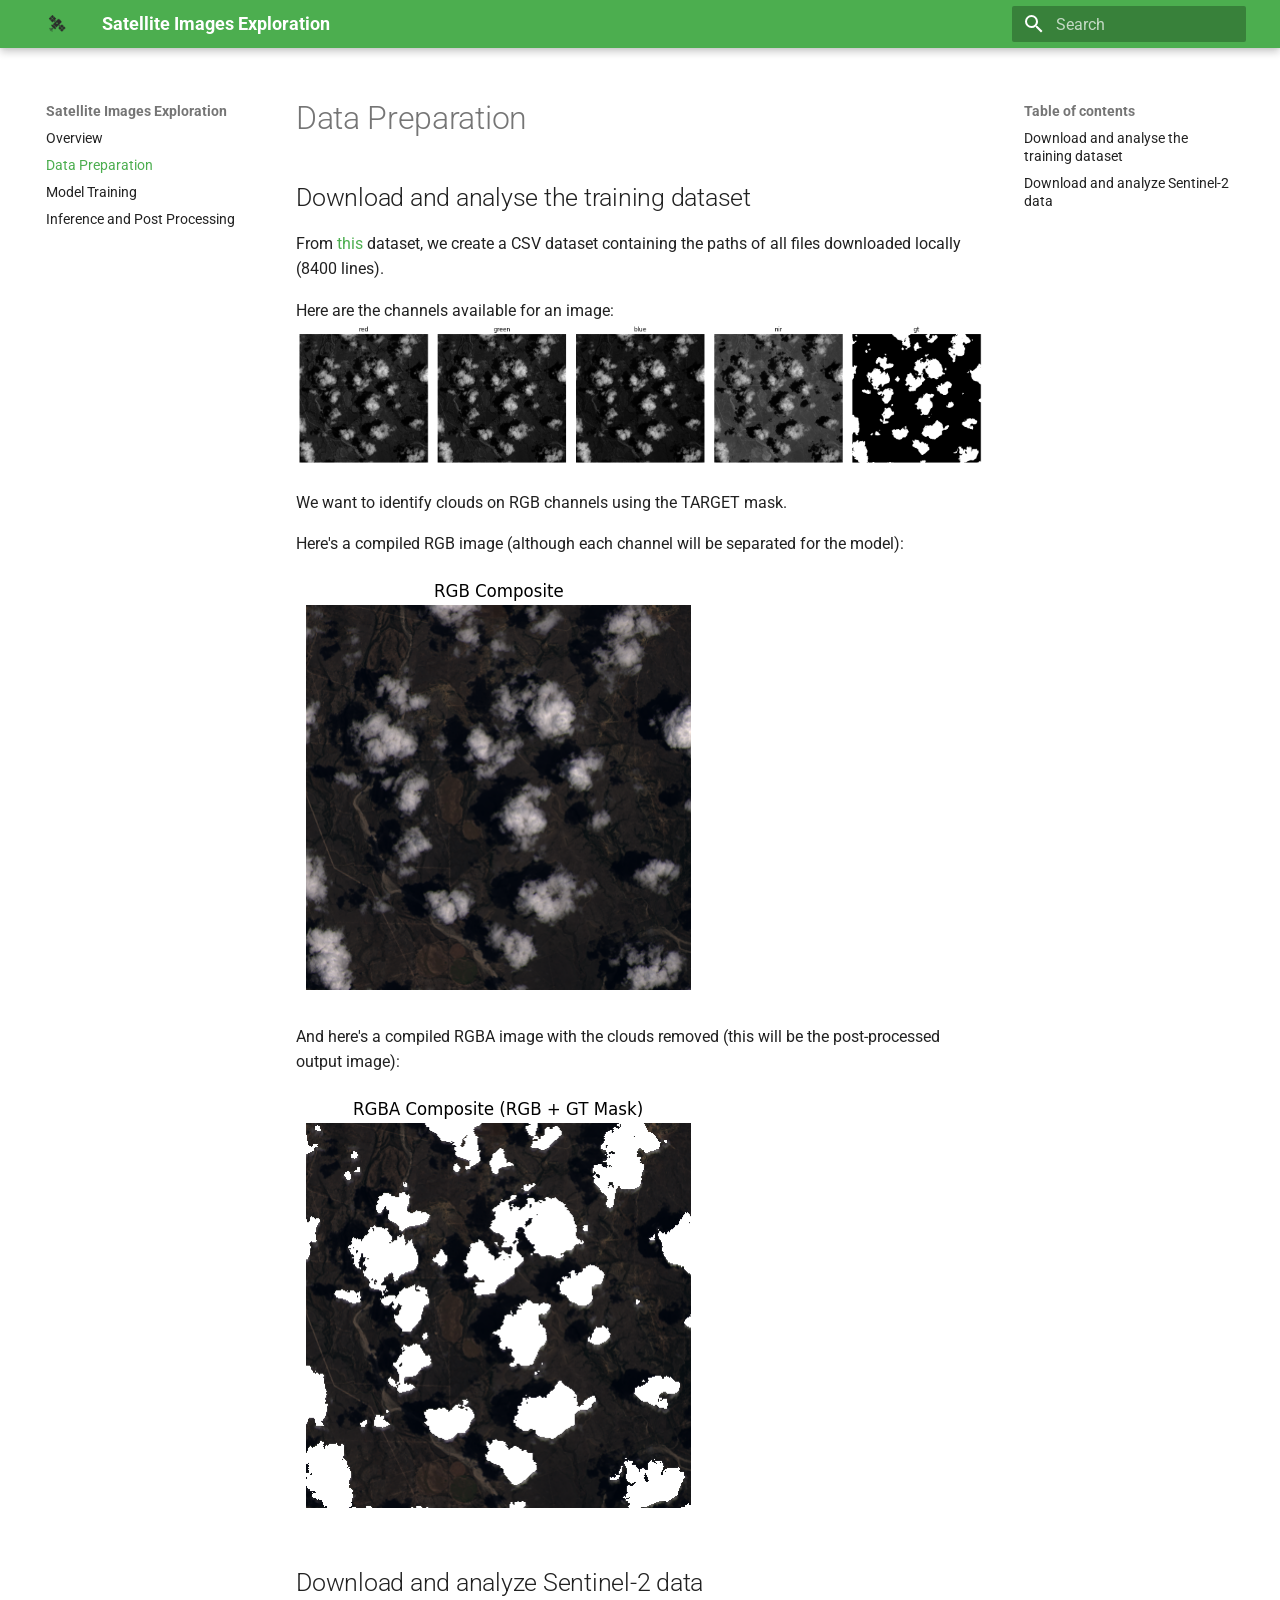
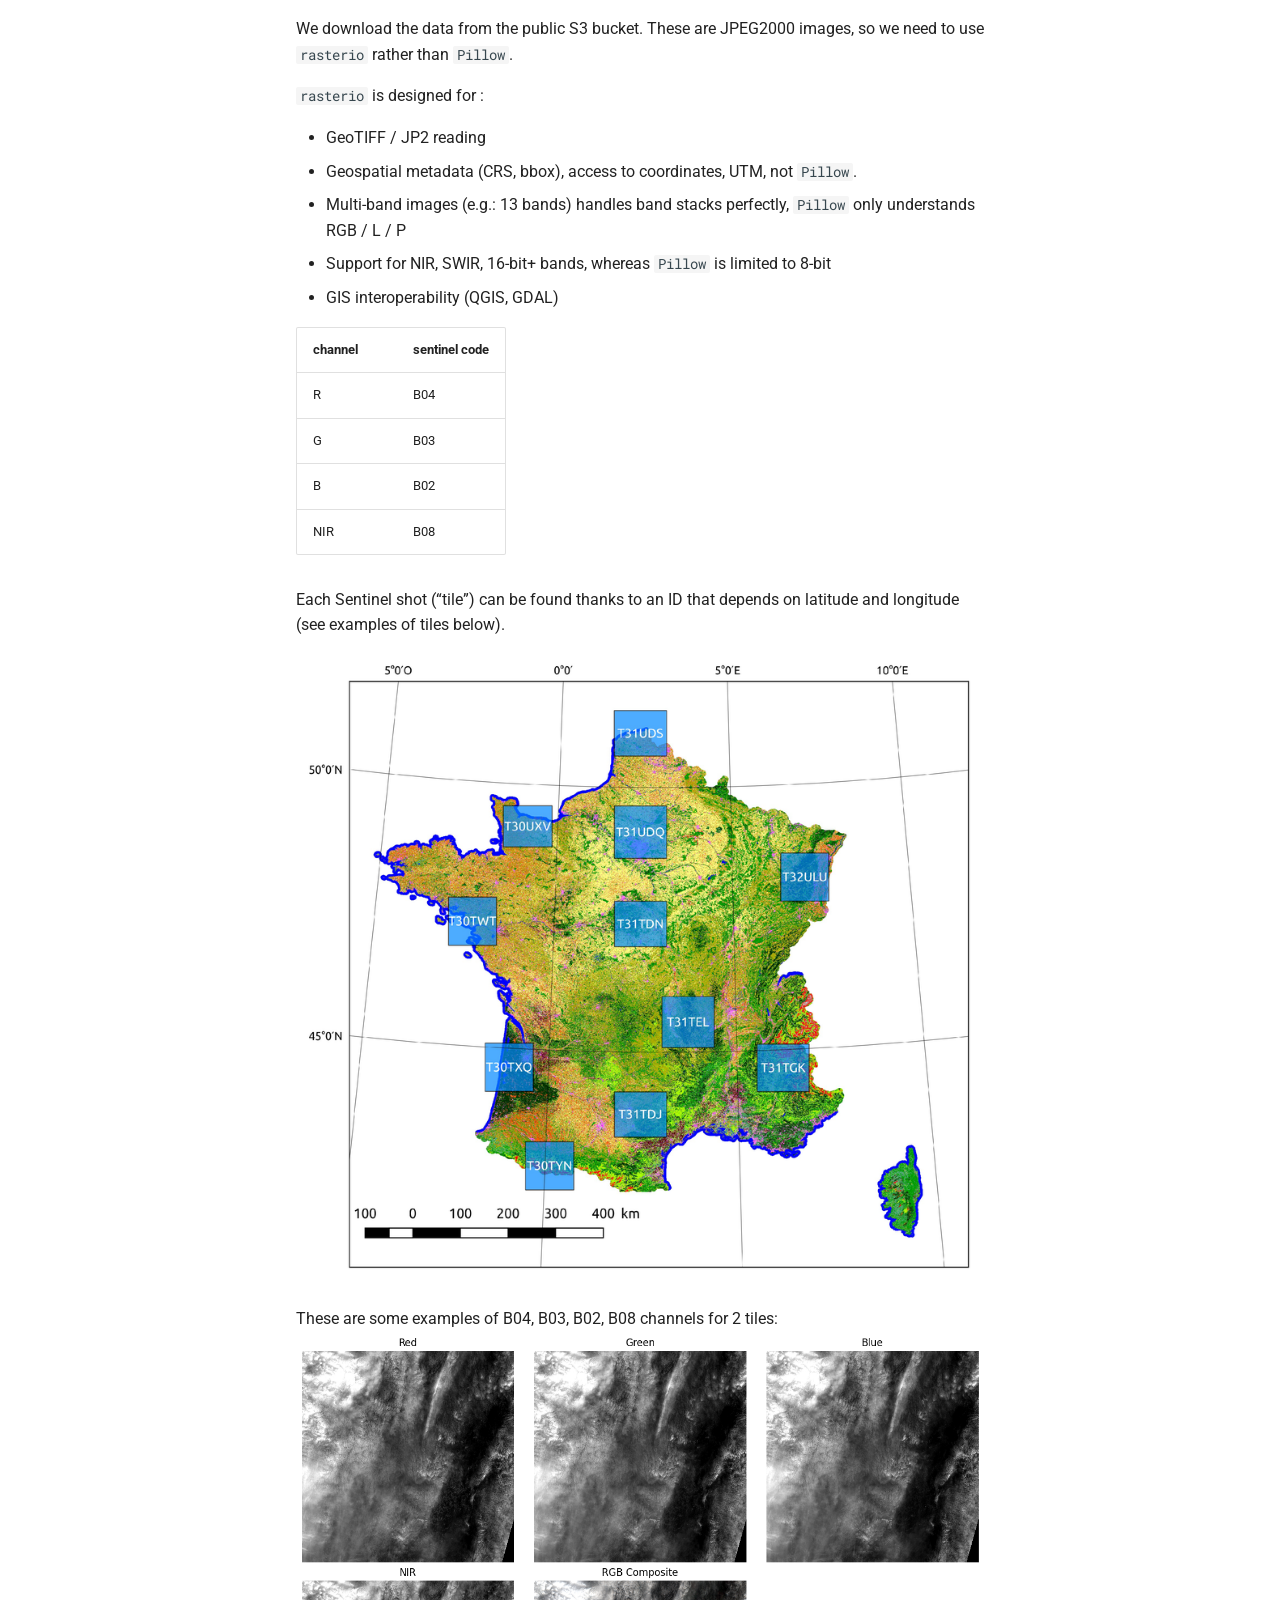
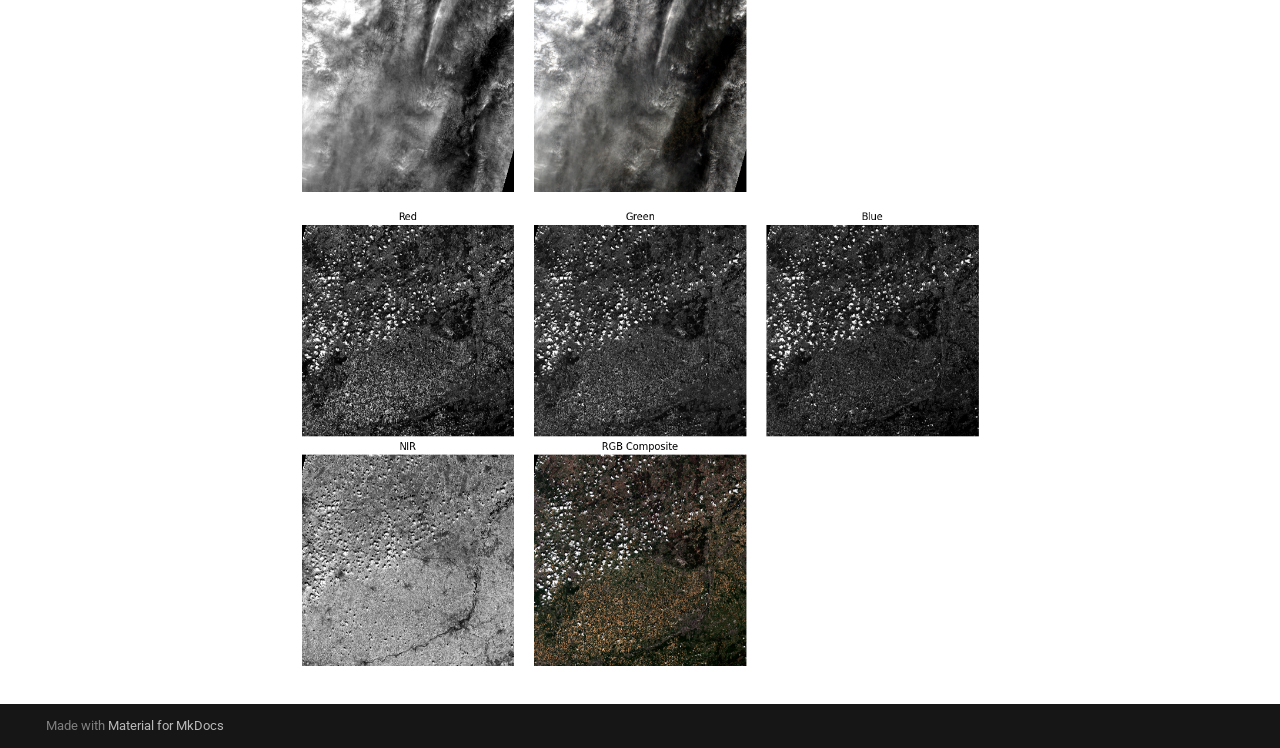
==== data/index.html @ f41f1cca "Deploy MkDocs site" ====
<!doctype html>
<html lang="en" class="no-js">
  <head>
    
      <meta charset="utf-8">
      <meta name="viewport" content="width=device-width,initial-scale=1">
      
        <meta name="description" content="Explore and analyze satellite images with deep learning techniques.">
      
      
        <meta name="author" content="Tristan Giandoriggio">
      
      
      
        <link rel="prev" href="..">
      
      
        <link rel="next" href="../training/">
      
      
      <link rel="icon" href="../images/logo.png">
      <meta name="generator" content="mkdocs-1.6.1, mkdocs-material-9.6.14">
    
    
      
        <title>Data Preparation - Satellite Images Exploration</title>
      
    
    
      <link rel="stylesheet" href="../assets/stylesheets/main.342714a4.min.css">
      
        
        <link rel="stylesheet" href="../assets/stylesheets/palette.06af60db.min.css">
      
      


    
    
      
    
    
      
        
        
        <link rel="preconnect" href="https://fonts.gstatic.com" crossorigin>
        <link rel="stylesheet" href="https://fonts.googleapis.com/css?family=Roboto:300,300i,400,400i,700,700i%7CRoboto+Mono:400,400i,700,700i&display=fallback">
        <style>:root{--md-text-font:"Roboto";--md-code-font:"Roboto Mono"}</style>
      
    
    
      <link rel="stylesheet" href="../stylesheets/extra.css">
    
    <script>__md_scope=new URL("..",location),__md_hash=e=>[...e].reduce(((e,_)=>(e<<5)-e+_.charCodeAt(0)),0),__md_get=(e,_=localStorage,t=__md_scope)=>JSON.parse(_.getItem(t.pathname+"."+e)),__md_set=(e,_,t=localStorage,a=__md_scope)=>{try{t.setItem(a.pathname+"."+e,JSON.stringify(_))}catch(e){}}</script>
    
      

    
    
    
  </head>
  
  
    
    
    
    
    
    <body dir="ltr" data-md-color-scheme="default" data-md-color-primary="green" data-md-color-accent="indigo">
  
    
    <input class="md-toggle" data-md-toggle="drawer" type="checkbox" id="__drawer" autocomplete="off">
    <input class="md-toggle" data-md-toggle="search" type="checkbox" id="__search" autocomplete="off">
    <label class="md-overlay" for="__drawer"></label>
    <div data-md-component="skip">
      
        
        <a href="#data-preparation" class="md-skip">
          Skip to content
        </a>
      
    </div>
    <div data-md-component="announce">
      
    </div>
    
    
      

  

<header class="md-header md-header--shadow" data-md-component="header">
  <nav class="md-header__inner md-grid" aria-label="Header">
    <a href=".." title="Satellite Images Exploration" class="md-header__button md-logo" aria-label="Satellite Images Exploration" data-md-component="logo">
      
  <img src="../images/logo.png" alt="logo">

    </a>
    <label class="md-header__button md-icon" for="__drawer">
      
      <svg xmlns="http://www.w3.org/2000/svg" viewBox="0 0 24 24"><path d="M3 6h18v2H3zm0 5h18v2H3zm0 5h18v2H3z"/></svg>
    </label>
    <div class="md-header__title" data-md-component="header-title">
      <div class="md-header__ellipsis">
        <div class="md-header__topic">
          <span class="md-ellipsis">
            Satellite Images Exploration
          </span>
        </div>
        <div class="md-header__topic" data-md-component="header-topic">
          <span class="md-ellipsis">
            
              Data Preparation
            
          </span>
        </div>
      </div>
    </div>
    
      
    
    
    
    
      
      
        <label class="md-header__button md-icon" for="__search">
          
          <svg xmlns="http://www.w3.org/2000/svg" viewBox="0 0 24 24"><path d="M9.5 3A6.5 6.5 0 0 1 16 9.5c0 1.61-.59 3.09-1.56 4.23l.27.27h.79l5 5-1.5 1.5-5-5v-.79l-.27-.27A6.52 6.52 0 0 1 9.5 16 6.5 6.5 0 0 1 3 9.5 6.5 6.5 0 0 1 9.5 3m0 2C7 5 5 7 5 9.5S7 14 9.5 14 14 12 14 9.5 12 5 9.5 5"/></svg>
        </label>
        <div class="md-search" data-md-component="search" role="dialog">
  <label class="md-search__overlay" for="__search"></label>
  <div class="md-search__inner" role="search">
    <form class="md-search__form" name="search">
      <input type="text" class="md-search__input" name="query" aria-label="Search" placeholder="Search" autocapitalize="off" autocorrect="off" autocomplete="off" spellcheck="false" data-md-component="search-query" required>
      <label class="md-search__icon md-icon" for="__search">
        
        <svg xmlns="http://www.w3.org/2000/svg" viewBox="0 0 24 24"><path d="M9.5 3A6.5 6.5 0 0 1 16 9.5c0 1.61-.59 3.09-1.56 4.23l.27.27h.79l5 5-1.5 1.5-5-5v-.79l-.27-.27A6.52 6.52 0 0 1 9.5 16 6.5 6.5 0 0 1 3 9.5 6.5 6.5 0 0 1 9.5 3m0 2C7 5 5 7 5 9.5S7 14 9.5 14 14 12 14 9.5 12 5 9.5 5"/></svg>
        
        <svg xmlns="http://www.w3.org/2000/svg" viewBox="0 0 24 24"><path d="M20 11v2H8l5.5 5.5-1.42 1.42L4.16 12l7.92-7.92L13.5 5.5 8 11z"/></svg>
      </label>
      <nav class="md-search__options" aria-label="Search">
        
        <button type="reset" class="md-search__icon md-icon" title="Clear" aria-label="Clear" tabindex="-1">
          
          <svg xmlns="http://www.w3.org/2000/svg" viewBox="0 0 24 24"><path d="M19 6.41 17.59 5 12 10.59 6.41 5 5 6.41 10.59 12 5 17.59 6.41 19 12 13.41 17.59 19 19 17.59 13.41 12z"/></svg>
        </button>
      </nav>
      
    </form>
    <div class="md-search__output">
      <div class="md-search__scrollwrap" tabindex="0" data-md-scrollfix>
        <div class="md-search-result" data-md-component="search-result">
          <div class="md-search-result__meta">
            Initializing search
          </div>
          <ol class="md-search-result__list" role="presentation"></ol>
        </div>
      </div>
    </div>
  </div>
</div>
      
    
    
  </nav>
  
</header>
    
    <div class="md-container" data-md-component="container">
      
      
        
          
        
      
      <main class="md-main" data-md-component="main">
        <div class="md-main__inner md-grid">
          
            
              
              <div class="md-sidebar md-sidebar--primary" data-md-component="sidebar" data-md-type="navigation" >
                <div class="md-sidebar__scrollwrap">
                  <div class="md-sidebar__inner">
                    



<nav class="md-nav md-nav--primary" aria-label="Navigation" data-md-level="0">
  <label class="md-nav__title" for="__drawer">
    <a href=".." title="Satellite Images Exploration" class="md-nav__button md-logo" aria-label="Satellite Images Exploration" data-md-component="logo">
      
  <img src="../images/logo.png" alt="logo">

    </a>
    Satellite Images Exploration
  </label>
  
  <ul class="md-nav__list" data-md-scrollfix>
    
      
      
  
  
  
  
    <li class="md-nav__item">
      <a href=".." class="md-nav__link">
        
  
  
  <span class="md-ellipsis">
    Overview
    
  </span>
  

      </a>
    </li>
  

    
      
      
  
  
    
  
  
  
    <li class="md-nav__item md-nav__item--active">
      
      <input class="md-nav__toggle md-toggle" type="checkbox" id="__toc">
      
      
        
      
      
        <label class="md-nav__link md-nav__link--active" for="__toc">
          
  
  
  <span class="md-ellipsis">
    Data Preparation
    
  </span>
  

          <span class="md-nav__icon md-icon"></span>
        </label>
      
      <a href="./" class="md-nav__link md-nav__link--active">
        
  
  
  <span class="md-ellipsis">
    Data Preparation
    
  </span>
  

      </a>
      
        

<nav class="md-nav md-nav--secondary" aria-label="Table of contents">
  
  
  
    
  
  
    <label class="md-nav__title" for="__toc">
      <span class="md-nav__icon md-icon"></span>
      Table of contents
    </label>
    <ul class="md-nav__list" data-md-component="toc" data-md-scrollfix>
      
        <li class="md-nav__item">
  <a href="#download-and-analyse-the-training-dataset" class="md-nav__link">
    <span class="md-ellipsis">
      Download and analyse the training dataset
    </span>
  </a>
  
</li>
      
        <li class="md-nav__item">
  <a href="#download-and-analyze-sentinel-2-data" class="md-nav__link">
    <span class="md-ellipsis">
      Download and analyze Sentinel-2 data
    </span>
  </a>
  
</li>
      
    </ul>
  
</nav>
      
    </li>
  

    
      
      
  
  
  
  
    <li class="md-nav__item">
      <a href="../training/" class="md-nav__link">
        
  
  
  <span class="md-ellipsis">
    Model Training
    
  </span>
  

      </a>
    </li>
  

    
      
      
  
  
  
  
    <li class="md-nav__item">
      <a href="../inference/" class="md-nav__link">
        
  
  
  <span class="md-ellipsis">
    Inference and Post Processing
    
  </span>
  

      </a>
    </li>
  

    
  </ul>
</nav>
                  </div>
                </div>
              </div>
            
            
              
              <div class="md-sidebar md-sidebar--secondary" data-md-component="sidebar" data-md-type="toc" >
                <div class="md-sidebar__scrollwrap">
                  <div class="md-sidebar__inner">
                    

<nav class="md-nav md-nav--secondary" aria-label="Table of contents">
  
  
  
    
  
  
    <label class="md-nav__title" for="__toc">
      <span class="md-nav__icon md-icon"></span>
      Table of contents
    </label>
    <ul class="md-nav__list" data-md-component="toc" data-md-scrollfix>
      
        <li class="md-nav__item">
  <a href="#download-and-analyse-the-training-dataset" class="md-nav__link">
    <span class="md-ellipsis">
      Download and analyse the training dataset
    </span>
  </a>
  
</li>
      
        <li class="md-nav__item">
  <a href="#download-and-analyze-sentinel-2-data" class="md-nav__link">
    <span class="md-ellipsis">
      Download and analyze Sentinel-2 data
    </span>
  </a>
  
</li>
      
    </ul>
  
</nav>
                  </div>
                </div>
              </div>
            
          
          
            <div class="md-content" data-md-component="content">
              <article class="md-content__inner md-typeset">
                
                  



<h1 id="data-preparation">Data Preparation<a class="headerlink" href="#data-preparation" title="Permanent link">&para;</a></h1>
<h2 id="download-and-analyse-the-training-dataset">Download and analyse the training dataset<a class="headerlink" href="#download-and-analyse-the-training-dataset" title="Permanent link">&para;</a></h2>
<p>From <a href="https://www.kaggle.com/datasets/sorour/38cloud-cloud-segmentation-in-satellite-images">this</a> dataset, we create a CSV dataset containing the paths of all files downloaded locally (8400 lines).</p>
<p>Here are the channels available for an image:
<img alt="dataset_channels" src="../images/dataset_channels.png" /></p>
<p>We want to identify clouds on RGB channels using the TARGET mask.</p>
<p>Here's a compiled RGB image (although each channel will be separated for the model):</p>
<p><img alt="dataset_rgb_composite" src="../images/dataset_rgb_composite.png" /></p>
<p>And here's a compiled RGBA image with the clouds removed (this will be the post-processed output image):</p>
<p><img alt="dataset_rgba_composite" src="../images/dataset_rgba_composite_alpha_inverted.png" /></p>
<h2 id="download-and-analyze-sentinel-2-data">Download and analyze Sentinel-2 data<a class="headerlink" href="#download-and-analyze-sentinel-2-data" title="Permanent link">&para;</a></h2>
<p>We download the data from the public S3 bucket.
These are JPEG2000 images, so we need to use <code>rasterio</code> rather than <code>Pillow</code>.</p>
<p><code>rasterio</code> is designed for :</p>
<ul>
<li>GeoTIFF / JP2 reading</li>
<li>Geospatial metadata (CRS, bbox), access to coordinates, UTM, not <code>Pillow</code>.</li>
<li>Multi-band images (e.g.: 13 bands) handles band stacks perfectly, <code>Pillow</code> only understands RGB / L / P</li>
<li>Support for NIR, SWIR, 16-bit+ bands, whereas <code>Pillow</code> is limited to 8-bit</li>
<li>GIS interoperability (QGIS, GDAL)</li>
</ul>
<table>
<thead>
<tr>
<th>channel</th>
<th>sentinel code</th>
</tr>
</thead>
<tbody>
<tr>
<td>R</td>
<td>B04</td>
</tr>
<tr>
<td>G</td>
<td>B03</td>
</tr>
<tr>
<td>B</td>
<td>B02</td>
</tr>
<tr>
<td>NIR</td>
<td>B08</td>
</tr>
</tbody>
</table>
<p>Each Sentinel shot (“tile”) can be found thanks to an ID that depends on latitude and longitude (see examples of tiles below).</p>
<p><img alt="sentinel_tiles_ref" src="../images/sentinel_tiles_ref.png" /></p>
<p>These are some examples of B04, B03, B02, B08 channels for 2 tiles:
<img alt="sentinel_raw_data_0" src="../images/sentinel_raw_data_0.png" />
<img alt="sentinel_raw_data_0" src="../images/sentinel_raw_data_1.png" /></p>












                
              </article>
            </div>
          
          
<script>var target=document.getElementById(location.hash.slice(1));target&&target.name&&(target.checked=target.name.startsWith("__tabbed_"))</script>
        </div>
        
      </main>
      
        <footer class="md-footer">
  
  <div class="md-footer-meta md-typeset">
    <div class="md-footer-meta__inner md-grid">
      <div class="md-copyright">
  
  
    Made with
    <a href="https://squidfunk.github.io/mkdocs-material/" target="_blank" rel="noopener">
      Material for MkDocs
    </a>
  
</div>
      
    </div>
  </div>
</footer>
      
    </div>
    <div class="md-dialog" data-md-component="dialog">
      <div class="md-dialog__inner md-typeset"></div>
    </div>
    
    
    
      
      <script id="__config" type="application/json">{"base": "..", "features": [], "search": "../assets/javascripts/workers/search.d50fe291.min.js", "tags": null, "translations": {"clipboard.copied": "Copied to clipboard", "clipboard.copy": "Copy to clipboard", "search.result.more.one": "1 more on this page", "search.result.more.other": "# more on this page", "search.result.none": "No matching documents", "search.result.one": "1 matching document", "search.result.other": "# matching documents", "search.result.placeholder": "Type to start searching", "search.result.term.missing": "Missing", "select.version": "Select version"}, "version": null}</script>
    
    
      <script src="../assets/javascripts/bundle.13a4f30d.min.js"></script>
      
        <script src="../javascripts/extra.js"></script>
      
    
  </body>
</html>
---- assets/stylesheets/main.342714a4.min.css ----
@charset "UTF-8";html{-webkit-text-size-adjust:none;-moz-text-size-adjust:none;text-size-adjust:none;box-sizing:border-box}*,:after,:before{box-sizing:inherit}@media (prefers-reduced-motion){*,:after,:before{transition:none!important}}body{margin:0}a,button,input,label{-webkit-tap-highlight-color:transparent}a{color:inherit;text-decoration:none}hr{border:0;box-sizing:initial;display:block;height:.05rem;overflow:visible;padding:0}small{font-size:80%}sub,sup{line-height:1em}img{border-style:none}table{border-collapse:initial;border-spacing:0}td,th{font-weight:400;vertical-align:top}button{background:#0000;border:0;font-family:inherit;font-size:inherit;margin:0;padding:0}input{border:0;outline:none}:root{--md-primary-fg-color:#4051b5;--md-primary-fg-color--light:#5d6cc0;--md-primary-fg-color--dark:#303fa1;--md-primary-bg-color:#fff;--md-primary-bg-color--light:#ffffffb3;--md-accent-fg-color:#526cfe;--md-accent-fg-color--transparent:#526cfe1a;--md-accent-bg-color:#fff;--md-accent-bg-color--light:#ffffffb3}[data-md-color-scheme=default]{color-scheme:light}[data-md-color-scheme=default] img[src$="#gh-dark-mode-only"],[data-md-color-scheme=default] img[src$="#only-dark"]{display:none}:root,[data-md-color-scheme=default]{--md-hue:225deg;--md-default-fg-color:#000000de;--md-default-fg-color--light:#0000008a;--md-default-fg-color--lighter:#00000052;--md-default-fg-color--lightest:#00000012;--md-default-bg-color:#fff;--md-default-bg-color--light:#ffffffb3;--md-default-bg-color--lighter:#ffffff4d;--md-default-bg-color--lightest:#ffffff1f;--md-code-fg-color:#36464e;--md-code-bg-color:#f5f5f5;--md-code-hl-color:#4287ff;--md-code-hl-color--light:#4287ff1a;--md-code-hl-number-color:#d52a2a;--md-code-hl-special-color:#db1457;--md-code-hl-function-color:#a846b9;--md-code-hl-constant-color:#6e59d9;--md-code-hl-keyword-color:#3f6ec6;--md-code-hl-string-color:#1c7d4d;--md-code-hl-name-color:var(--md-code-fg-color);--md-code-hl-operator-color:var(--md-default-fg-color--light);--md-code-hl-punctuation-color:var(--md-default-fg-color--light);--md-code-hl-comment-color:var(--md-default-fg-color--light);--md-code-hl-generic-color:var(--md-default-fg-color--light);--md-code-hl-variable-color:var(--md-default-fg-color--light);--md-typeset-color:var(--md-default-fg-color);--md-typeset-a-color:var(--md-primary-fg-color);--md-typeset-del-color:#f5503d26;--md-typeset-ins-color:#0bd57026;--md-typeset-kbd-color:#fafafa;--md-typeset-kbd-accent-color:#fff;--md-typeset-kbd-border-color:#b8b8b8;--md-typeset-mark-color:#ffff0080;--md-typeset-table-color:#0000001f;--md-typeset-table-color--light:rgba(0,0,0,.035);--md-admonition-fg-color:var(--md-default-fg-color);--md-admonition-bg-color:var(--md-default-bg-color);--md-warning-fg-color:#000000de;--md-warning-bg-color:#ff9;--md-footer-fg-color:#fff;--md-footer-fg-color--light:#ffffffb3;--md-footer-fg-color--lighter:#ffffff73;--md-footer-bg-color:#000000de;--md-footer-bg-color--dark:#00000052;--md-shadow-z1:0 0.2rem 0.5rem #0000000d,0 0 0.05rem #0000001a;--md-shadow-z2:0 0.2rem 0.5rem #0000001a,0 0 0.05rem #00000040;--md-shadow-z3:0 0.2rem 0.5rem #0003,0 0 0.05rem #00000059}.md-icon svg{fill:currentcolor;display:block;height:1.2rem;width:1.2rem}body{-webkit-font-smoothing:antialiased;-moz-osx-font-smoothing:grayscale;--md-text-font-family:var(--md-text-font,_),-apple-system,BlinkMacSystemFont,Helvetica,Arial,sans-serif;--md-code-font-family:var(--md-code-font,_),SFMono-Regular,Consolas,Menlo,monospace}aside,body,input{font-feature-settings:"kern","liga";color:var(--md-typeset-color);font-family:var(--md-text-font-family)}code,kbd,pre{font-feature-settings:"kern";font-family:var(--md-code-font-family)}:root{--md-typeset-table-sort-icon:url('data:image/svg+xml;charset=utf-8,<svg xmlns="http://www.w3.org/2000/svg" viewBox="0 0 24 24"><path d="m18 21-4-4h3V7h-3l4-4 4 4h-3v10h3M2 19v-2h10v2M2 13v-2h7v2M2 7V5h4v2z"/></svg>');--md-typeset-table-sort-icon--asc:url('data:image/svg+xml;charset=utf-8,<svg xmlns="http://www.w3.org/2000/svg" viewBox="0 0 24 24"><path d="M19 17h3l-4 4-4-4h3V3h2M2 17h10v2H2M6 5v2H2V5m0 6h7v2H2z"/></svg>');--md-typeset-table-sort-icon--desc:url('data:image/svg+xml;charset=utf-8,<svg xmlns="http://www.w3.org/2000/svg" viewBox="0 0 24 24"><path d="M19 7h3l-4-4-4 4h3v14h2M2 17h10v2H2M6 5v2H2V5m0 6h7v2H2z"/></svg>')}.md-typeset{-webkit-print-color-adjust:exact;color-adjust:exact;font-size:.8rem;line-height:1.6;overflow-wrap:break-word}@media print{.md-typeset{font-size:.68rem}}.md-typeset blockquote,.md-typeset dl,.md-typeset figure,.md-typeset ol,.md-typeset pre,.md-typeset ul{margin-bottom:1em;margin-top:1em}.md-typeset h1{color:var(--md-default-fg-color--light);font-size:2em;line-height:1.3;margin:0 0 1.25em}.md-typeset h1,.md-typeset h2{font-weight:300;letter-spacing:-.01em}.md-typeset h2{font-size:1.5625em;line-height:1.4;margin:1.6em 0 .64em}.md-typeset h3{font-size:1.25em;font-weight:400;letter-spacing:-.01em;line-height:1.5;margin:1.6em 0 .8em}.md-typeset h2+h3{margin-top:.8em}.md-typeset h4{font-weight:700;letter-spacing:-.01em;margin:1em 0}.md-typeset h5,.md-typeset h6{color:var(--md-default-fg-color--light);font-size:.8em;font-weight:700;letter-spacing:-.01em;margin:1.25em 0}.md-typeset h5{text-transform:uppercase}.md-typeset h5 code{text-transform:none}.md-typeset hr{border-bottom:.05rem solid var(--md-default-fg-color--lightest);display:flow-root;margin:1.5em 0}.md-typeset a{color:var(--md-typeset-a-color);word-break:break-word}.md-typeset a,.md-typeset a:before{transition:color 125ms}.md-typeset a:focus,.md-typeset a:hover{color:var(--md-accent-fg-color)}.md-typeset a:focus code,.md-typeset a:hover code{background-color:var(--md-accent-fg-color--transparent)}.md-typeset a code{color:currentcolor;transition:background-color 125ms}.md-typeset a.focus-visible{outline-color:var(--md-accent-fg-color);outline-offset:.2rem}.md-typeset code,.md-typeset kbd,.md-typeset pre{color:var(--md-code-fg-color);direction:ltr;font-variant-ligatures:none}@media print{.md-typeset code,.md-typeset kbd,.md-typeset pre{white-space:pre-wrap}}.md-typeset code{background-color:var(--md-code-bg-color);border-radius:.1rem;-webkit-box-decoration-break:clone;box-decoration-break:clone;font-size:.85em;padding:0 .2941176471em;word-break:break-word}.md-typeset code:not(.focus-visible){-webkit-tap-highlight-color:transparent;outline:none}.md-typeset pre{display:flow-root;line-height:1.4;position:relative}.md-typeset pre>code{-webkit-box-decoration-break:slice;box-decoration-break:slice;box-shadow:none;display:block;margin:0;outline-color:var(--md-accent-fg-color);overflow:auto;padding:.7720588235em 1.1764705882em;scrollbar-color:var(--md-default-fg-color--lighter) #0000;scrollbar-width:thin;touch-action:auto;word-break:normal}.md-typeset pre>code:hover{scrollbar-color:var(--md-accent-fg-color) #0000}.md-typeset pre>code::-webkit-scrollbar{height:.2rem;width:.2rem}.md-typeset pre>code::-webkit-scrollbar-thumb{background-color:var(--md-default-fg-color--lighter)}.md-typeset pre>code::-webkit-scrollbar-thumb:hover{background-color:var(--md-accent-fg-color)}.md-typeset kbd{background-color:var(--md-typeset-kbd-color);border-radius:.1rem;box-shadow:0 .1rem 0 .05rem var(--md-typeset-kbd-border-color),0 .1rem 0 var(--md-typeset-kbd-border-color),0 -.1rem .2rem var(--md-typeset-kbd-accent-color) inset;color:var(--md-default-fg-color);display:inline-block;font-size:.75em;padding:0 .6666666667em;vertical-align:text-top;word-break:break-word}.md-typeset mark{background-color:var(--md-typeset-mark-color);-webkit-box-decoration-break:clone;box-decoration-break:clone;color:inherit;word-break:break-word}.md-typeset abbr{border-bottom:.05rem dotted var(--md-default-fg-color--light);cursor:help;text-decoration:none}.md-typeset small{opacity:.75}[dir=ltr] .md-typeset sub,[dir=ltr] .md-typeset sup{margin-left:.078125em}[dir=rtl] .md-typeset sub,[dir=rtl] .md-typeset sup{margin-right:.078125em}[dir=ltr] .md-typeset blockquote{padding-left:.6rem}[dir=rtl] .md-typeset blockquote{padding-right:.6rem}[dir=ltr] .md-typeset blockquote{border-left:.2rem solid var(--md-default-fg-color--lighter)}[dir=rtl] .md-typeset blockquote{border-right:.2rem solid var(--md-default-fg-color--lighter)}.md-typeset blockquote{color:var(--md-default-fg-color--light);margin-left:0;margin-right:0}.md-typeset ul{list-style-type:disc}.md-typeset ul[type]{list-style-type:revert-layer}[dir=ltr] .md-typeset ol,[dir=ltr] .md-typeset ul{margin-left:.625em}[dir=rtl] .md-typeset ol,[dir=rtl] .md-typeset ul{margin-right:.625em}.md-typeset ol,.md-typeset ul{padding:0}.md-typeset ol:not([hidden]),.md-typeset ul:not([hidden]){display:flow-root}.md-typeset ol ol,.md-typeset ul ol{list-style-type:lower-alpha}.md-typeset ol ol ol,.md-typeset ul ol ol{list-style-type:lower-roman}.md-typeset ol ol ol ol,.md-typeset ul ol ol ol{list-style-type:upper-alpha}.md-typeset ol ol ol ol ol,.md-typeset ul ol ol ol ol{list-style-type:upper-roman}.md-typeset ol[type],.md-typeset ul[type]{list-style-type:revert-layer}[dir=ltr] .md-typeset ol li,[dir=ltr] .md-typeset ul li{margin-left:1.25em}[dir=rtl] .md-typeset ol li,[dir=rtl] .md-typeset ul li{margin-right:1.25em}.md-typeset ol li,.md-typeset ul li{margin-bottom:.5em}.md-typeset ol li blockquote,.md-typeset ol li p,.md-typeset ul li blockquote,.md-typeset ul li p{margin:.5em 0}.md-typeset ol li:last-child,.md-typeset ul li:last-child{margin-bottom:0}[dir=ltr] .md-typeset ol li ol,[dir=ltr] .md-typeset ol li ul,[dir=ltr] .md-typeset ul li ol,[dir=ltr] .md-typeset ul li ul{margin-left:.625em}[dir=rtl] .md-typeset ol li ol,[dir=rtl] .md-typeset ol li ul,[dir=rtl] .md-typeset ul li ol,[dir=rtl] .md-typeset ul li ul{margin-right:.625em}.md-typeset ol li ol,.md-typeset ol li ul,.md-typeset ul li ol,.md-typeset ul li ul{margin-bottom:.5em;margin-top:.5em}[dir=ltr] .md-typeset dd{margin-left:1.875em}[dir=rtl] .md-typeset dd{margin-right:1.875em}.md-typeset dd{margin-bottom:1.5em;margin-top:1em}.md-typeset img,.md-typeset svg,.md-typeset video{height:auto;max-width:100%}.md-typeset img[align=left]{margin:1em 1em 1em 0}.md-typeset img[align=right]{margin:1em 0 1em 1em}.md-typeset img[align]:only-child{margin-top:0}.md-typeset figure{display:flow-root;margin:1em auto;max-width:100%;text-align:center;width:-moz-fit-content;width:fit-content}.md-typeset figure img{display:block;margin:0 auto}.md-typeset figcaption{font-style:italic;margin:1em auto;max-width:24rem}.md-typeset iframe{max-width:100%}.md-typeset table:not([class]){background-color:var(--md-default-bg-color);border:.05rem solid var(--md-typeset-table-color);border-radius:.1rem;display:inline-block;font-size:.64rem;max-width:100%;overflow:auto;touch-action:auto}@media print{.md-typeset table:not([class]){display:table}}.md-typeset table:not([class])+*{margin-top:1.5em}.md-typeset table:not([class]) td>:first-child,.md-typeset table:not([class]) th>:first-child{margin-top:0}.md-typeset table:not([class]) td>:last-child,.md-typeset table:not([class]) th>:last-child{margin-bottom:0}.md-typeset table:not([class]) td:not([align]),.md-typeset table:not([class]) th:not([align]){text-align:left}[dir=rtl] .md-typeset table:not([class]) td:not([align]),[dir=rtl] .md-typeset table:not([class]) th:not([align]){text-align:right}.md-typeset table:not([class]) th{font-weight:700;min-width:5rem;padding:.9375em 1.25em;vertical-align:top}.md-typeset table:not([class]) td{border-top:.05rem solid var(--md-typeset-table-color);padding:.9375em 1.25em;vertical-align:top}.md-typeset table:not([class]) tbody tr{transition:background-color 125ms}.md-typeset table:not([class]) tbody tr:hover{background-color:var(--md-typeset-table-color--light);box-shadow:0 .05rem 0 var(--md-default-bg-color) inset}.md-typeset table:not([class]) a{word-break:normal}.md-typeset table th[role=columnheader]{cursor:pointer}[dir=ltr] .md-typeset table th[role=columnheader]:after{margin-left:.5em}[dir=rtl] .md-typeset table th[role=columnheader]:after{margin-right:.5em}.md-typeset table th[role=columnheader]:after{content:"";display:inline-block;height:1.2em;-webkit-mask-image:var(--md-typeset-table-sort-icon);mask-image:var(--md-typeset-table-sort-icon);-webkit-mask-repeat:no-repeat;mask-repeat:no-repeat;-webkit-mask-size:contain;mask-size:contain;transition:background-color 125ms;vertical-align:text-bottom;width:1.2em}.md-typeset table th[role=columnheader]:hover:after{background-color:var(--md-default-fg-color--lighter)}.md-typeset table th[role=columnheader][aria-sort=ascending]:after{background-color:var(--md-default-fg-color--light);-webkit-mask-image:var(--md-typeset-table-sort-icon--asc);mask-image:var(--md-typeset-table-sort-icon--asc)}.md-typeset table th[role=columnheader][aria-sort=descending]:after{background-color:var(--md-default-fg-color--light);-webkit-mask-image:var(--md-typeset-table-sort-icon--desc);mask-image:var(--md-typeset-table-sort-icon--desc)}.md-typeset__scrollwrap{margin:1em -.8rem;overflow-x:auto;touch-action:auto}.md-typeset__table{display:inline-block;margin-bottom:.5em;padding:0 .8rem}@media print{.md-typeset__table{display:block}}html .md-typeset__table table{display:table;margin:0;overflow:hidden;width:100%}@media screen and (max-width:44.984375em){.md-content__inner>pre{margin:1em -.8rem}.md-content__inner>pre code{border-radius:0}}.md-typeset .md-author{border-radius:100%;display:block;flex-shrink:0;height:1.6rem;overflow:hidden;position:relative;transition:color 125ms,transform 125ms;width:1.6rem}.md-typeset .md-author img{display:block}.md-typeset .md-author--more{background:var(--md-default-fg-color--lightest);color:var(--md-default-fg-color--lighter);font-size:.6rem;font-weight:700;line-height:1.6rem;text-align:center}.md-typeset .md-author--long{height:2.4rem;width:2.4rem}.md-typeset a.md-author{transform:scale(1)}.md-typeset a.md-author img{border-radius:100%;filter:grayscale(100%) opacity(75%);transition:filter 125ms}.md-typeset a.md-author:focus,.md-typeset a.md-author:hover{transform:scale(1.1);z-index:1}.md-typeset a.md-author:focus img,.md-typeset a.md-author:hover img{filter:grayscale(0)}.md-banner{background-color:var(--md-footer-bg-color);color:var(--md-footer-fg-color);overflow:auto}@media print{.md-banner{display:none}}.md-banner--warning{background-color:var(--md-warning-bg-color);color:var(--md-warning-fg-color)}.md-banner__inner{font-size:.7rem;margin:.6rem auto;padding:0 .8rem}[dir=ltr] .md-banner__button{float:right}[dir=rtl] .md-banner__button{float:left}.md-banner__button{color:inherit;cursor:pointer;transition:opacity .25s}.no-js .md-banner__button{display:none}.md-banner__button:hover{opacity:.7}html{font-size:125%;height:100%;overflow-x:hidden}@media screen and (min-width:100em){html{font-size:137.5%}}@media screen and (min-width:125em){html{font-size:150%}}body{background-color:var(--md-default-bg-color);display:flex;flex-direction:column;font-size:.5rem;min-height:100%;position:relative;width:100%}@media print{body{display:block}}@media screen and (max-width:59.984375em){body[data-md-scrolllock]{position:fixed}}.md-grid{margin-left:auto;margin-right:auto;max-width:61rem}.md-container{display:flex;flex-direction:column;flex-grow:1}@media print{.md-container{display:block}}.md-main{flex-grow:1}.md-main__inner{display:flex;height:100%;margin-top:1.5rem}.md-ellipsis{overflow:hidden;text-overflow:ellipsis}.md-toggle{display:none}.md-option{height:0;opacity:0;position:absolute;width:0}.md-option:checked+label:not([hidden]){display:block}.md-option.focus-visible+label{outline-color:var(--md-accent-fg-color);outline-style:auto}.md-skip{background-color:var(--md-default-fg-color);border-radius:.1rem;color:var(--md-default-bg-color);font-size:.64rem;margin:.5rem;opacity:0;outline-color:var(--md-accent-fg-color);padding:.3rem .5rem;position:fixed;transform:translateY(.4rem);z-index:-1}.md-skip:focus{opacity:1;transform:translateY(0);transition:transform .25s cubic-bezier(.4,0,.2,1),opacity 175ms 75ms;z-index:10}@page{margin:25mm}:root{--md-clipboard-icon:url('data:image/svg+xml;charset=utf-8,<svg xmlns="http://www.w3.org/2000/svg" viewBox="0 0 24 24"><path d="M19 21H8V7h11m0-2H8a2 2 0 0 0-2 2v14a2 2 0 0 0 2 2h11a2 2 0 0 0 2-2V7a2 2 0 0 0-2-2m-3-4H4a2 2 0 0 0-2 2v14h2V3h12z"/></svg>')}.md-clipboard{border-radius:.1rem;color:var(--md-default-fg-color--lightest);cursor:pointer;height:1.5em;outline-color:var(--md-accent-fg-color);outline-offset:.1rem;position:absolute;right:.5em;top:.5em;transition:color .25s;width:1.5em;z-index:1}@media print{.md-clipboard{display:none}}.md-clipboard:not(.focus-visible){-webkit-tap-highlight-color:transparent;outline:none}:hover>.md-clipboard{color:var(--md-default-fg-color--light)}.md-clipboard:focus,.md-clipboard:hover{color:var(--md-accent-fg-color)}.md-clipboard:after{background-color:currentcolor;content:"";display:block;height:1.125em;margin:0 auto;-webkit-mask-image:var(--md-clipboard-icon);mask-image:var(--md-clipboard-icon);-webkit-mask-position:center;mask-position:center;-webkit-mask-repeat:no-repeat;mask-repeat:no-repeat;-webkit-mask-size:contain;mask-size:contain;width:1.125em}.md-clipboard--inline{cursor:pointer}.md-clipboard--inline code{transition:color .25s,background-color .25s}.md-clipboard--inline:focus code,.md-clipboard--inline:hover code{background-color:var(--md-accent-fg-color--transparent);color:var(--md-accent-fg-color)}.md-typeset .md-code__content{display:grid}@keyframes consent{0%{opacity:0;transform:translateY(100%)}to{opacity:1;transform:translateY(0)}}@keyframes overlay{0%{opacity:0}to{opacity:1}}.md-consent__overlay{animation:overlay .25s both;-webkit-backdrop-filter:blur(.1rem);backdrop-filter:blur(.1rem);background-color:#0000008a;height:100%;opacity:1;position:fixed;top:0;width:100%;z-index:5}.md-consent__inner{animation:consent .5s cubic-bezier(.1,.7,.1,1) both;background-color:var(--md-default-bg-color);border:0;border-radius:.1rem;bottom:0;box-shadow:0 0 .2rem #0000001a,0 .2rem .4rem #0003;max-height:100%;overflow:auto;padding:0;position:fixed;width:100%;z-index:5}.md-consent__form{padding:.8rem}.md-consent__settings{display:none;margin:1em 0}input:checked+.md-consent__settings{display:block}.md-consent__controls{margin-bottom:.8rem}.md-typeset .md-consent__controls .md-button{display:inline}@media screen and (max-width:44.984375em){.md-typeset .md-consent__controls .md-button{display:block;margin-top:.4rem;text-align:center;width:100%}}.md-consent label{cursor:pointer}.md-content{flex-grow:1;min-width:0}.md-content__inner{margin:0 .8rem 1.2rem;padding-top:.6rem}@media screen and (min-width:76.25em){[dir=ltr] .md-sidebar--primary:not([hidden])~.md-content>.md-content__inner{margin-left:1.2rem}[dir=ltr] .md-sidebar--secondary:not([hidden])~.md-content>.md-content__inner,[dir=rtl] .md-sidebar--primary:not([hidden])~.md-content>.md-content__inner{margin-right:1.2rem}[dir=rtl] .md-sidebar--secondary:not([hidden])~.md-content>.md-content__inner{margin-left:1.2rem}}.md-content__inner:before{content:"";display:block;height:.4rem}.md-content__inner>:last-child{margin-bottom:0}[dir=ltr] .md-content__button{float:right}[dir=rtl] .md-content__button{float:left}[dir=ltr] .md-content__button{margin-left:.4rem}[dir=rtl] .md-content__button{margin-right:.4rem}.md-content__button{margin:.4rem 0;padding:0}@media print{.md-content__button{display:none}}.md-typeset .md-content__button{color:var(--md-default-fg-color--lighter)}.md-content__button svg{display:inline;vertical-align:top}[dir=rtl] .md-content__button svg{transform:scaleX(-1)}[dir=ltr] .md-dialog{right:.8rem}[dir=rtl] .md-dialog{left:.8rem}.md-dialog{background-color:var(--md-default-fg-color);border-radius:.1rem;bottom:.8rem;box-shadow:var(--md-shadow-z3);min-width:11.1rem;opacity:0;padding:.4rem .6rem;pointer-events:none;position:fixed;transform:translateY(100%);transition:transform 0ms .4s,opacity .4s;z-index:4}@media print{.md-dialog{display:none}}.md-dialog--active{opacity:1;pointer-events:auto;transform:translateY(0);transition:transform .4s cubic-bezier(.075,.85,.175,1),opacity .4s}.md-dialog__inner{color:var(--md-default-bg-color);font-size:.7rem}.md-feedback{margin:2em 0 1em;text-align:center}.md-feedback fieldset{border:none;margin:0;padding:0}.md-feedback__title{font-weight:700;margin:1em auto}.md-feedback__inner{position:relative}.md-feedback__list{display:flex;flex-wrap:wrap;place-content:baseline center;position:relative}.md-feedback__list:hover .md-icon:not(:disabled){color:var(--md-default-fg-color--lighter)}:disabled .md-feedback__list{min-height:1.8rem}.md-feedback__icon{color:var(--md-default-fg-color--light);cursor:pointer;flex-shrink:0;margin:0 .1rem;transition:color 125ms}.md-feedback__icon:not(:disabled).md-icon:hover{color:var(--md-accent-fg-color)}.md-feedback__icon:disabled{color:var(--md-default-fg-color--lightest);pointer-events:none}.md-feedback__note{opacity:0;position:relative;transform:translateY(.4rem);transition:transform .4s cubic-bezier(.1,.7,.1,1),opacity .15s}.md-feedback__note>*{margin:0 auto;max-width:16rem}:disabled .md-feedback__note{opacity:1;transform:translateY(0)}@media print{.md-feedback{display:none}}.md-footer{background-color:var(--md-footer-bg-color);color:var(--md-footer-fg-color)}@media print{.md-footer{display:none}}.md-footer__inner{justify-content:space-between;overflow:auto;padding:.2rem}.md-footer__inner:not([hidden]){display:flex}.md-footer__link{align-items:end;display:flex;flex-grow:0.01;margin-bottom:.4rem;margin-top:1rem;max-width:100%;outline-color:var(--md-accent-fg-color);overflow:hidden;transition:opacity .25s}.md-footer__link:focus,.md-footer__link:hover{opacity:.7}[dir=rtl] .md-footer__link svg{transform:scaleX(-1)}@media screen and (max-width:44.984375em){.md-footer__link--prev{flex-shrink:0}.md-footer__link--prev .md-footer__title{display:none}}[dir=ltr] .md-footer__link--next{margin-left:auto}[dir=rtl] .md-footer__link--next{margin-right:auto}.md-footer__link--next{text-align:right}[dir=rtl] .md-footer__link--next{text-align:left}.md-footer__title{flex-grow:1;font-size:.9rem;margin-bottom:.7rem;max-width:calc(100% - 2.4rem);padding:0 1rem;white-space:nowrap}.md-footer__button{margin:.2rem;padding:.4rem}.md-footer__direction{font-size:.64rem;opacity:.7}.md-footer-meta{background-color:var(--md-footer-bg-color--dark)}.md-footer-meta__inner{display:flex;flex-wrap:wrap;justify-content:space-between;padding:.2rem}html .md-footer-meta.md-typeset a{color:var(--md-footer-fg-color--light)}html .md-footer-meta.md-typeset a:focus,html .md-footer-meta.md-typeset a:hover{color:var(--md-footer-fg-color)}.md-copyright{color:var(--md-footer-fg-color--lighter);font-size:.64rem;margin:auto .6rem;padding:.4rem 0;width:100%}@media screen and (min-width:45em){.md-copyright{width:auto}}.md-copyright__highlight{color:var(--md-footer-fg-color--light)}.md-social{display:inline-flex;gap:.2rem;margin:0 .4rem;padding:.2rem 0 .6rem}@media screen and (min-width:45em){.md-social{padding:.6rem 0}}.md-social__link{display:inline-block;height:1.6rem;text-align:center;width:1.6rem}.md-social__link:before{line-height:1.9}.md-social__link svg{fill:currentcolor;max-height:.8rem;vertical-align:-25%}.md-typeset .md-button{border:.1rem solid;border-radius:.1rem;color:var(--md-primary-fg-color);cursor:pointer;display:inline-block;font-weight:700;padding:.625em 2em;transition:color 125ms,background-color 125ms,border-color 125ms}.md-typeset .md-button--primary{background-color:var(--md-primary-fg-color);border-color:var(--md-primary-fg-color);color:var(--md-primary-bg-color)}.md-typeset .md-button:focus,.md-typeset .md-button:hover{background-color:var(--md-accent-fg-color);border-color:var(--md-accent-fg-color);color:var(--md-accent-bg-color)}[dir=ltr] .md-typeset .md-input{border-top-left-radius:.1rem}[dir=ltr] .md-typeset .md-input,[dir=rtl] .md-typeset .md-input{border-top-right-radius:.1rem}[dir=rtl] .md-typeset .md-input{border-top-left-radius:.1rem}.md-typeset .md-input{border-bottom:.1rem solid var(--md-default-fg-color--lighter);box-shadow:var(--md-shadow-z1);font-size:.8rem;height:1.8rem;padding:0 .6rem;transition:border .25s,box-shadow .25s}.md-typeset .md-input:focus,.md-typeset .md-input:hover{border-bottom-color:var(--md-accent-fg-color);box-shadow:var(--md-shadow-z2)}.md-typeset .md-input--stretch{width:100%}.md-header{background-color:var(--md-primary-fg-color);box-shadow:0 0 .2rem #0000,0 .2rem .4rem #0000;color:var(--md-primary-bg-color);display:block;left:0;position:sticky;right:0;top:0;z-index:4}@media print{.md-header{display:none}}.md-header[hidden]{transform:translateY(-100%);transition:transform .25s cubic-bezier(.8,0,.6,1),box-shadow .25s}.md-header--shadow{box-shadow:0 0 .2rem #0000001a,0 .2rem .4rem #0003;transition:transform .25s cubic-bezier(.1,.7,.1,1),box-shadow .25s}.md-header__inner{align-items:center;display:flex;padding:0 .2rem}.md-header__button{color:currentcolor;cursor:pointer;margin:.2rem;outline-color:var(--md-accent-fg-color);padding:.4rem;position:relative;transition:opacity .25s;vertical-align:middle;z-index:1}.md-header__button:hover{opacity:.7}.md-header__button:not([hidden]){display:inline-block}.md-header__button:not(.focus-visible){-webkit-tap-highlight-color:transparent;outline:none}.md-header__button.md-logo{margin:.2rem;padding:.4rem}@media screen and (max-width:76.234375em){.md-header__button.md-logo{display:none}}.md-header__button.md-logo img,.md-header__button.md-logo svg{fill:currentcolor;display:block;height:1.2rem;width:auto}@media screen and (min-width:60em){.md-header__button[for=__search]{display:none}}.no-js .md-header__button[for=__search]{display:none}[dir=rtl] .md-header__button[for=__search] svg{transform:scaleX(-1)}@media screen and (min-width:76.25em){.md-header__button[for=__drawer]{display:none}}.md-header__topic{display:flex;max-width:100%;position:absolute;transition:transform .4s cubic-bezier(.1,.7,.1,1),opacity .15s;white-space:nowrap}.md-header__topic+.md-header__topic{opacity:0;pointer-events:none;transform:translateX(1.25rem);transition:transform .4s cubic-bezier(1,.7,.1,.1),opacity .15s;z-index:-1}[dir=rtl] .md-header__topic+.md-header__topic{transform:translateX(-1.25rem)}.md-header__topic:first-child{font-weight:700}[dir=ltr] .md-header__title{margin-left:1rem;margin-right:.4rem}[dir=rtl] .md-header__title{margin-left:.4rem;margin-right:1rem}.md-header__title{flex-grow:1;font-size:.9rem;height:2.4rem;line-height:2.4rem}.md-header__title--active .md-header__topic{opacity:0;pointer-events:none;transform:translateX(-1.25rem);transition:transform .4s cubic-bezier(1,.7,.1,.1),opacity .15s;z-index:-1}[dir=rtl] .md-header__title--active .md-header__topic{transform:translateX(1.25rem)}.md-header__title--active .md-header__topic+.md-header__topic{opacity:1;pointer-events:auto;transform:translateX(0);transition:transform .4s cubic-bezier(.1,.7,.1,1),opacity .15s;z-index:0}.md-header__title>.md-header__ellipsis{height:100%;position:relative;width:100%}.md-header__option{display:flex;flex-shrink:0;max-width:100%;transition:max-width 0ms .25s,opacity .25s .25s;white-space:nowrap}[data-md-toggle=search]:checked~.md-header .md-header__option{max-width:0;opacity:0;transition:max-width 0ms,opacity 0ms}.md-header__option>input{bottom:0}.md-header__source{display:none}@media screen and (min-width:60em){[dir=ltr] .md-header__source{margin-left:1rem}[dir=rtl] .md-header__source{margin-right:1rem}.md-header__source{display:block;max-width:11.7rem;width:11.7rem}}@media screen and (min-width:76.25em){[dir=ltr] .md-header__source{margin-left:1.4rem}[dir=rtl] .md-header__source{margin-right:1.4rem}}.md-meta{color:var(--md-default-fg-color--light);font-size:.7rem;line-height:1.3}.md-meta__list{display:inline-flex;flex-wrap:wrap;list-style:none;margin:0;padding:0}.md-meta__item:not(:last-child):after{content:"·";margin-left:.2rem;margin-right:.2rem}.md-meta__link{color:var(--md-typeset-a-color)}.md-meta__link:focus,.md-meta__link:hover{color:var(--md-accent-fg-color)}.md-draft{background-color:#ff1744;border-radius:.125em;color:#fff;display:inline-block;font-weight:700;padding-left:.5714285714em;padding-right:.5714285714em}:root{--md-nav-icon--prev:url('data:image/svg+xml;charset=utf-8,<svg xmlns="http://www.w3.org/2000/svg" viewBox="0 0 24 24"><path d="M20 11v2H8l5.5 5.5-1.42 1.42L4.16 12l7.92-7.92L13.5 5.5 8 11z"/></svg>');--md-nav-icon--next:url('data:image/svg+xml;charset=utf-8,<svg xmlns="http://www.w3.org/2000/svg" viewBox="0 0 24 24"><path d="M8.59 16.58 13.17 12 8.59 7.41 10 6l6 6-6 6z"/></svg>');--md-toc-icon:url('data:image/svg+xml;charset=utf-8,<svg xmlns="http://www.w3.org/2000/svg" viewBox="0 0 24 24"><path d="M3 9h14V7H3zm0 4h14v-2H3zm0 4h14v-2H3zm16 0h2v-2h-2zm0-10v2h2V7zm0 6h2v-2h-2z"/></svg>')}.md-nav{font-size:.7rem;line-height:1.3}.md-nav__title{color:var(--md-default-fg-color--light);display:block;font-weight:700;overflow:hidden;padding:0 .6rem;text-overflow:ellipsis}.md-nav__title .md-nav__button{display:none}.md-nav__title .md-nav__button img{height:100%;width:auto}.md-nav__title .md-nav__button.md-logo img,.md-nav__title .md-nav__button.md-logo svg{fill:currentcolor;display:block;height:2.4rem;max-width:100%;object-fit:contain;width:auto}.md-nav__list{list-style:none;margin:0;padding:0}.md-nav__link{align-items:flex-start;display:flex;gap:.4rem;margin-top:.625em;scroll-snap-align:start;transition:color 125ms}.md-nav__link--passed{color:var(--md-default-fg-color--light)}.md-nav__item .md-nav__link--active,.md-nav__item .md-nav__link--active code{color:var(--md-typeset-a-color)}.md-nav__link .md-ellipsis{position:relative}[dir=ltr] .md-nav__link .md-icon:last-child{margin-left:auto}[dir=rtl] .md-nav__link .md-icon:last-child{margin-right:auto}.md-nav__link svg{fill:currentcolor;flex-shrink:0;height:1.3em;position:relative}.md-nav__link[for]:focus,.md-nav__link[for]:hover,.md-nav__link[href]:focus,.md-nav__link[href]:hover{color:var(--md-accent-fg-color);cursor:pointer}.md-nav__link.focus-visible{outline-color:var(--md-accent-fg-color);outline-offset:.2rem}.md-nav--primary .md-nav__link[for=__toc]{display:none}.md-nav--primary .md-nav__link[for=__toc] .md-icon:after{background-color:currentcolor;display:block;height:100%;-webkit-mask-image:var(--md-toc-icon);mask-image:var(--md-toc-icon);width:100%}.md-nav--primary .md-nav__link[for=__toc]~.md-nav{display:none}.md-nav__container>.md-nav__link{margin-top:0}.md-nav__container>.md-nav__link:first-child{flex-grow:1;min-width:0}.md-nav__icon{flex-shrink:0}.md-nav__source{display:none}@media screen and (max-width:76.234375em){.md-nav--primary,.md-nav--primary .md-nav{background-color:var(--md-default-bg-color);display:flex;flex-direction:column;height:100%;left:0;position:absolute;right:0;top:0;z-index:1}.md-nav--primary .md-nav__item,.md-nav--primary .md-nav__title{font-size:.8rem;line-height:1.5}.md-nav--primary .md-nav__title{background-color:var(--md-default-fg-color--lightest);color:var(--md-default-fg-color--light);cursor:pointer;height:5.6rem;line-height:2.4rem;padding:3rem .8rem .2rem;position:relative;white-space:nowrap}[dir=ltr] .md-nav--primary .md-nav__title .md-nav__icon{left:.4rem}[dir=rtl] .md-nav--primary .md-nav__title .md-nav__icon{right:.4rem}.md-nav--primary .md-nav__title .md-nav__icon{display:block;height:1.2rem;margin:.2rem;position:absolute;top:.4rem;width:1.2rem}.md-nav--primary .md-nav__title .md-nav__icon:after{background-color:currentcolor;content:"";display:block;height:100%;-webkit-mask-image:var(--md-nav-icon--prev);mask-image:var(--md-nav-icon--prev);-webkit-mask-position:center;mask-position:center;-webkit-mask-repeat:no-repeat;mask-repeat:no-repeat;-webkit-mask-size:contain;mask-size:contain;width:100%}.md-nav--primary .md-nav__title~.md-nav__list{background-color:var(--md-default-bg-color);box-shadow:0 .05rem 0 var(--md-default-fg-color--lightest) inset;overflow-y:auto;scroll-snap-type:y mandatory;touch-action:pan-y}.md-nav--primary .md-nav__title~.md-nav__list>:first-child{border-top:0}.md-nav--primary .md-nav__title[for=__drawer]{background-color:var(--md-primary-fg-color);color:var(--md-primary-bg-color);font-weight:700}.md-nav--primary .md-nav__title .md-logo{display:block;left:.2rem;margin:.2rem;padding:.4rem;position:absolute;right:.2rem;top:.2rem}.md-nav--primary .md-nav__list{flex:1}.md-nav--primary .md-nav__item{border-top:.05rem solid var(--md-default-fg-color--lightest)}.md-nav--primary .md-nav__item--active>.md-nav__link{color:var(--md-typeset-a-color)}.md-nav--primary .md-nav__item--active>.md-nav__link:focus,.md-nav--primary .md-nav__item--active>.md-nav__link:hover{color:var(--md-accent-fg-color)}.md-nav--primary .md-nav__link{margin-top:0;padding:.6rem .8rem}.md-nav--primary .md-nav__link svg{margin-top:.1em}.md-nav--primary .md-nav__link>.md-nav__link{padding:0}[dir=ltr] .md-nav--primary .md-nav__link .md-nav__icon{margin-right:-.2rem}[dir=rtl] .md-nav--primary .md-nav__link .md-nav__icon{margin-left:-.2rem}.md-nav--primary .md-nav__link .md-nav__icon{font-size:1.2rem;height:1.2rem;width:1.2rem}.md-nav--primary .md-nav__link .md-nav__icon:after{background-color:currentcolor;content:"";display:block;height:100%;-webkit-mask-image:var(--md-nav-icon--next);mask-image:var(--md-nav-icon--next);-webkit-mask-position:center;mask-position:center;-webkit-mask-repeat:no-repeat;mask-repeat:no-repeat;-webkit-mask-size:contain;mask-size:contain;width:100%}[dir=rtl] .md-nav--primary .md-nav__icon:after{transform:scale(-1)}.md-nav--primary .md-nav--secondary .md-nav{background-color:initial;position:static}[dir=ltr] .md-nav--primary .md-nav--secondary .md-nav .md-nav__link{padding-left:1.4rem}[dir=rtl] .md-nav--primary .md-nav--secondary .md-nav .md-nav__link{padding-right:1.4rem}[dir=ltr] .md-nav--primary .md-nav--secondary .md-nav .md-nav .md-nav__link{padding-left:2rem}[dir=rtl] .md-nav--primary .md-nav--secondary .md-nav .md-nav .md-nav__link{padding-right:2rem}[dir=ltr] .md-nav--primary .md-nav--secondary .md-nav .md-nav .md-nav .md-nav__link{padding-left:2.6rem}[dir=rtl] .md-nav--primary .md-nav--secondary .md-nav .md-nav .md-nav .md-nav__link{padding-right:2.6rem}[dir=ltr] .md-nav--primary .md-nav--secondary .md-nav .md-nav .md-nav .md-nav .md-nav__link{padding-left:3.2rem}[dir=rtl] .md-nav--primary .md-nav--secondary .md-nav .md-nav .md-nav .md-nav .md-nav__link{padding-right:3.2rem}.md-nav--secondary{background-color:initial}.md-nav__toggle~.md-nav{display:flex;opacity:0;transform:translateX(100%);transition:transform .25s cubic-bezier(.8,0,.6,1),opacity 125ms 50ms}[dir=rtl] .md-nav__toggle~.md-nav{transform:translateX(-100%)}.md-nav__toggle:checked~.md-nav{opacity:1;transform:translateX(0);transition:transform .25s cubic-bezier(.4,0,.2,1),opacity 125ms 125ms}.md-nav__toggle:checked~.md-nav>.md-nav__list{-webkit-backface-visibility:hidden;backface-visibility:hidden}}@media screen and (max-width:59.984375em){.md-nav--primary .md-nav__link[for=__toc]{display:flex}.md-nav--primary .md-nav__link[for=__toc] .md-icon:after{content:""}.md-nav--primary .md-nav__link[for=__toc]+.md-nav__link{display:none}.md-nav--primary .md-nav__link[for=__toc]~.md-nav{display:flex}.md-nav__source{background-color:var(--md-primary-fg-color--dark);color:var(--md-primary-bg-color);display:block;padding:0 .2rem}}@media screen and (min-width:60em) and (max-width:76.234375em){.md-nav--integrated .md-nav__link[for=__toc]{display:flex}.md-nav--integrated .md-nav__link[for=__toc] .md-icon:after{content:""}.md-nav--integrated .md-nav__link[for=__toc]+.md-nav__link{display:none}.md-nav--integrated .md-nav__link[for=__toc]~.md-nav{display:flex}}@media screen and (min-width:60em){.md-nav{margin-bottom:-.4rem}.md-nav--secondary .md-nav__title{background:var(--md-default-bg-color);box-shadow:0 0 .4rem .4rem var(--md-default-bg-color);position:sticky;top:0;z-index:1}.md-nav--secondary .md-nav__title[for=__toc]{scroll-snap-align:start}.md-nav--secondary .md-nav__title .md-nav__icon{display:none}[dir=ltr] .md-nav--secondary .md-nav__list{padding-left:.6rem}[dir=rtl] .md-nav--secondary .md-nav__list{padding-right:.6rem}.md-nav--secondary .md-nav__list{padding-bottom:.4rem}[dir=ltr] .md-nav--secondary .md-nav__item>.md-nav__link{margin-right:.4rem}[dir=rtl] .md-nav--secondary .md-nav__item>.md-nav__link{margin-left:.4rem}}@media screen and (min-width:76.25em){.md-nav{margin-bottom:-.4rem;transition:max-height .25s cubic-bezier(.86,0,.07,1)}.md-nav--primary .md-nav__title{background:var(--md-default-bg-color);box-shadow:0 0 .4rem .4rem var(--md-default-bg-color);position:sticky;top:0;z-index:1}.md-nav--primary .md-nav__title[for=__drawer]{scroll-snap-align:start}.md-nav--primary .md-nav__title .md-nav__icon{display:none}[dir=ltr] .md-nav--primary .md-nav__list{padding-left:.6rem}[dir=rtl] .md-nav--primary .md-nav__list{padding-right:.6rem}.md-nav--primary .md-nav__list{padding-bottom:.4rem}[dir=ltr] .md-nav--primary .md-nav__item>.md-nav__link{margin-right:.4rem}[dir=rtl] .md-nav--primary .md-nav__item>.md-nav__link{margin-left:.4rem}.md-nav__toggle~.md-nav{display:grid;grid-template-rows:minmax(.4rem,0fr);opacity:0;transition:grid-template-rows .25s cubic-bezier(.86,0,.07,1),opacity .25s,visibility 0ms .25s;visibility:collapse}.md-nav__toggle~.md-nav>.md-nav__list{overflow:hidden}.md-nav__toggle.md-toggle--indeterminate~.md-nav,.md-nav__toggle:checked~.md-nav{grid-template-rows:minmax(.4rem,1fr);opacity:1;transition:grid-template-rows .25s cubic-bezier(.86,0,.07,1),opacity .15s .1s,visibility 0ms;visibility:visible}.md-nav__toggle.md-toggle--indeterminate~.md-nav{transition:none}.md-nav__item--nested>.md-nav>.md-nav__title{display:none}.md-nav__item--section{display:block;margin:1.25em 0}.md-nav__item--section:last-child{margin-bottom:0}.md-nav__item--section>.md-nav__link{font-weight:700}.md-nav__item--section>.md-nav__link[for]{color:var(--md-default-fg-color--light)}.md-nav__item--section>.md-nav__link:not(.md-nav__container){pointer-events:none}.md-nav__item--section>.md-nav__link .md-icon,.md-nav__item--section>.md-nav__link>[for]{display:none}[dir=ltr] .md-nav__item--section>.md-nav{margin-left:-.6rem}[dir=rtl] .md-nav__item--section>.md-nav{margin-right:-.6rem}.md-nav__item--section>.md-nav{display:block;opacity:1;visibility:visible}.md-nav__item--section>.md-nav>.md-nav__list>.md-nav__item{padding:0}.md-nav__icon{border-radius:100%;height:.9rem;transition:background-color .25s;width:.9rem}.md-nav__icon:hover{background-color:var(--md-accent-fg-color--transparent)}.md-nav__icon:after{background-color:currentcolor;border-radius:100%;content:"";display:inline-block;height:100%;-webkit-mask-image:var(--md-nav-icon--next);mask-image:var(--md-nav-icon--next);-webkit-mask-position:center;mask-position:center;-webkit-mask-repeat:no-repeat;mask-repeat:no-repeat;-webkit-mask-size:contain;mask-size:contain;transition:transform .25s;vertical-align:-.1rem;width:100%}[dir=rtl] .md-nav__icon:after{transform:rotate(180deg)}.md-nav__item--nested .md-nav__toggle:checked~.md-nav__link .md-nav__icon:after,.md-nav__item--nested .md-toggle--indeterminate~.md-nav__link .md-nav__icon:after{transform:rotate(90deg)}.md-nav--lifted>.md-nav__list>.md-nav__item,.md-nav--lifted>.md-nav__title{display:none}.md-nav--lifted>.md-nav__list>.md-nav__item--active{display:block}.md-nav--lifted>.md-nav__list>.md-nav__item--active>.md-nav__link{background:var(--md-default-bg-color);box-shadow:0 0 .4rem .4rem var(--md-default-bg-color);margin-top:0;position:sticky;top:0;z-index:1}.md-nav--lifted>.md-nav__list>.md-nav__item--active>.md-nav__link:not(.md-nav__container){pointer-events:none}.md-nav--lifted>.md-nav__list>.md-nav__item--active.md-nav__item--section{margin:0}[dir=ltr] .md-nav--lifted>.md-nav__list>.md-nav__item>.md-nav:not(.md-nav--secondary){margin-left:-.6rem}[dir=rtl] .md-nav--lifted>.md-nav__list>.md-nav__item>.md-nav:not(.md-nav--secondary){margin-right:-.6rem}.md-nav--lifted>.md-nav__list>.md-nav__item>[for]{color:var(--md-default-fg-color--light)}.md-nav--lifted .md-nav[data-md-level="1"]{grid-template-rows:minmax(.4rem,1fr);opacity:1;visibility:visible}[dir=ltr] .md-nav--integrated>.md-nav__list>.md-nav__item--active .md-nav--secondary{border-left:.05rem solid var(--md-primary-fg-color)}[dir=rtl] .md-nav--integrated>.md-nav__list>.md-nav__item--active .md-nav--secondary{border-right:.05rem solid var(--md-primary-fg-color)}.md-nav--integrated>.md-nav__list>.md-nav__item--active .md-nav--secondary{display:block;margin-bottom:1.25em;opacity:1;visibility:visible}.md-nav--integrated>.md-nav__list>.md-nav__item--active .md-nav--secondary>.md-nav__list{overflow:visible;padding-bottom:0}.md-nav--integrated>.md-nav__list>.md-nav__item--active .md-nav--secondary>.md-nav__title{display:none}}.md-pagination{font-size:.8rem;font-weight:700;gap:.4rem}.md-pagination,.md-pagination>*{align-items:center;display:flex;justify-content:center}.md-pagination>*{border-radius:.2rem;height:1.8rem;min-width:1.8rem;text-align:center}.md-pagination__current{background-color:var(--md-default-fg-color--lightest);color:var(--md-default-fg-color--light)}.md-pagination__link{transition:color 125ms,background-color 125ms}.md-pagination__link:focus,.md-pagination__link:hover{background-color:var(--md-accent-fg-color--transparent);color:var(--md-accent-fg-color)}.md-pagination__link:focus svg,.md-pagination__link:hover svg{color:var(--md-accent-fg-color)}.md-pagination__link.focus-visible{outline-color:var(--md-accent-fg-color);outline-offset:.2rem}.md-pagination__link svg{fill:currentcolor;color:var(--md-default-fg-color--lighter);display:block;max-height:100%;width:1.2rem}.md-post__back{border-bottom:.05rem solid var(--md-default-fg-color--lightest);margin-bottom:1.2rem;padding-bottom:1.2rem}@media screen and (max-width:76.234375em){.md-post__back{display:none}}[dir=rtl] .md-post__back svg{transform:scaleX(-1)}.md-post__authors{display:flex;flex-direction:column;gap:.6rem;margin:0 .6rem 1.2rem}.md-post .md-post__meta a{transition:color 125ms}.md-post .md-post__meta a:focus,.md-post .md-post__meta a:hover{color:var(--md-accent-fg-color)}.md-post__title{color:var(--md-default-fg-color--light);font-weight:700}.md-post--excerpt{margin-bottom:3.2rem}.md-post--excerpt .md-post__header{align-items:center;display:flex;gap:.6rem;min-height:1.6rem}.md-post--excerpt .md-post__authors{align-items:center;display:inline-flex;flex-direction:row;gap:.2rem;margin:0;min-height:2.4rem}[dir=ltr] .md-post--excerpt .md-post__meta .md-meta__list{margin-right:.4rem}[dir=rtl] .md-post--excerpt .md-post__meta .md-meta__list{margin-left:.4rem}.md-post--excerpt .md-post__content>:first-child{--md-scroll-margin:6rem;margin-top:0}.md-post>.md-nav--secondary{margin:1em 0}.md-profile{align-items:center;display:flex;font-size:.7rem;gap:.6rem;line-height:1.4;width:100%}.md-profile__description{flex-grow:1}.md-content--post{display:flex}@media screen and (max-width:76.234375em){.md-content--post{flex-flow:column-reverse}}.md-content--post>.md-content__inner{flex-grow:1;min-width:0}@media screen and (min-width:76.25em){[dir=ltr] .md-content--post>.md-content__inner{margin-left:1.2rem}[dir=rtl] .md-content--post>.md-content__inner{margin-right:1.2rem}}@media screen and (max-width:76.234375em){.md-sidebar.md-sidebar--post{padding:0;position:static;width:100%}.md-sidebar.md-sidebar--post .md-sidebar__scrollwrap{overflow:visible}.md-sidebar.md-sidebar--post .md-sidebar__inner{padding:0}.md-sidebar.md-sidebar--post .md-post__meta{margin-left:.6rem;margin-right:.6rem}.md-sidebar.md-sidebar--post .md-nav__item{border:none;display:inline}.md-sidebar.md-sidebar--post .md-nav__list{display:inline-flex;flex-wrap:wrap;gap:.6rem;padding-bottom:.6rem;padding-top:.6rem}.md-sidebar.md-sidebar--post .md-nav__link{padding:0}.md-sidebar.md-sidebar--post .md-nav{height:auto;margin-bottom:0;position:static}}:root{--md-progress-value:0;--md-progress-delay:400ms}.md-progress{background:var(--md-primary-bg-color);height:.075rem;opacity:min(clamp(0,var(--md-progress-value),1),clamp(0,100 - var(--md-progress-value),1));position:fixed;top:0;transform:scaleX(calc(var(--md-progress-value)*1%));transform-origin:left;transition:transform .5s cubic-bezier(.19,1,.22,1),opacity .25s var(--md-progress-delay);width:100%;z-index:4}:root{--md-search-result-icon:url('data:image/svg+xml;charset=utf-8,<svg xmlns="http://www.w3.org/2000/svg" viewBox="0 0 24 24"><path d="M14 2H6a2 2 0 0 0-2 2v16a2 2 0 0 0 2 2h7c-.41-.25-.8-.56-1.14-.9-.33-.33-.61-.7-.86-1.1H6V4h7v5h5v1.18c.71.16 1.39.43 2 .82V8zm6.31 16.9c1.33-2.11.69-4.9-1.4-6.22-2.11-1.33-4.91-.68-6.22 1.4-1.34 2.11-.69 4.89 1.4 6.22 1.46.93 3.32.93 4.79.02L22 23.39 23.39 22zm-3.81.1a2.5 2.5 0 0 1-2.5-2.5 2.5 2.5 0 0 1 2.5-2.5 2.5 2.5 0 0 1 2.5 2.5 2.5 2.5 0 0 1-2.5 2.5"/></svg>')}.md-search{position:relative}@media screen and (min-width:60em){.md-search{padding:.2rem 0}}.no-js .md-search{display:none}.md-search__overlay{opacity:0;z-index:1}@media screen and (max-width:59.984375em){[dir=ltr] .md-search__overlay{left:-2.2rem}[dir=rtl] .md-search__overlay{right:-2.2rem}.md-search__overlay{background-color:var(--md-default-bg-color);border-radius:1rem;height:2rem;overflow:hidden;pointer-events:none;position:absolute;top:-1rem;transform-origin:center;transition:transform .3s .1s,opacity .2s .2s;width:2rem}[data-md-toggle=search]:checked~.md-header .md-search__overlay{opacity:1;transition:transform .4s,opacity .1s}}@media screen and (min-width:60em){[dir=ltr] .md-search__overlay{left:0}[dir=rtl] .md-search__overlay{right:0}.md-search__overlay{background-color:#0000008a;cursor:pointer;height:0;position:fixed;top:0;transition:width 0ms .25s,height 0ms .25s,opacity .25s;width:0}[data-md-toggle=search]:checked~.md-header .md-search__overlay{height:200vh;opacity:1;transition:width 0ms,height 0ms,opacity .25s;width:100%}}@media screen and (max-width:29.984375em){[data-md-toggle=search]:checked~.md-header .md-search__overlay{transform:scale(45)}}@media screen and (min-width:30em) and (max-width:44.984375em){[data-md-toggle=search]:checked~.md-header .md-search__overlay{transform:scale(60)}}@media screen and (min-width:45em) and (max-width:59.984375em){[data-md-toggle=search]:checked~.md-header .md-search__overlay{transform:scale(75)}}.md-search__inner{-webkit-backface-visibility:hidden;backface-visibility:hidden}@media screen and (max-width:59.984375em){[dir=ltr] .md-search__inner{left:0}[dir=rtl] .md-search__inner{right:0}.md-search__inner{height:0;opacity:0;overflow:hidden;position:fixed;top:0;transform:translateX(5%);transition:width 0ms .3s,height 0ms .3s,transform .15s cubic-bezier(.4,0,.2,1) .15s,opacity .15s .15s;width:0;z-index:2}[dir=rtl] .md-search__inner{transform:translateX(-5%)}[data-md-toggle=search]:checked~.md-header .md-search__inner{height:100%;opacity:1;transform:translateX(0);transition:width 0ms 0ms,height 0ms 0ms,transform .15s cubic-bezier(.1,.7,.1,1) .15s,opacity .15s .15s;width:100%}}@media screen and (min-width:60em){[dir=ltr] .md-search__inner{float:right}[dir=rtl] .md-search__inner{float:left}.md-search__inner{padding:.1rem 0;position:relative;transition:width .25s cubic-bezier(.1,.7,.1,1);width:11.7rem}}@media screen and (min-width:60em) and (max-width:76.234375em){[data-md-toggle=search]:checked~.md-header .md-search__inner{width:23.4rem}}@media screen and (min-width:76.25em){[data-md-toggle=search]:checked~.md-header .md-search__inner{width:34.4rem}}.md-search__form{background-color:var(--md-default-bg-color);box-shadow:0 0 .6rem #0000;height:2.4rem;position:relative;transition:color .25s,background-color .25s;z-index:2}@media screen and (min-width:60em){.md-search__form{background-color:#00000042;border-radius:.1rem;height:1.8rem}.md-search__form:hover{background-color:#ffffff1f}}[data-md-toggle=search]:checked~.md-header .md-search__form{background-color:var(--md-default-bg-color);border-radius:.1rem .1rem 0 0;box-shadow:0 0 .6rem #00000012;color:var(--md-default-fg-color)}[dir=ltr] .md-search__input{padding-left:3.6rem;padding-right:2.2rem}[dir=rtl] .md-search__input{padding-left:2.2rem;padding-right:3.6rem}.md-search__input{background:#0000;font-size:.9rem;height:100%;position:relative;text-overflow:ellipsis;width:100%;z-index:2}.md-search__input::placeholder{transition:color .25s}.md-search__input::placeholder,.md-search__input~.md-search__icon{color:var(--md-default-fg-color--light)}.md-search__input::-ms-clear{display:none}@media screen and (max-width:59.984375em){.md-search__input{font-size:.9rem;height:2.4rem;width:100%}}@media screen and (min-width:60em){[dir=ltr] .md-search__input{padding-left:2.2rem}[dir=rtl] .md-search__input{padding-right:2.2rem}.md-search__input{color:inherit;font-size:.8rem}.md-search__input::placeholder{color:var(--md-primary-bg-color--light)}.md-search__input+.md-search__icon{color:var(--md-primary-bg-color)}[data-md-toggle=search]:checked~.md-header .md-search__input{text-overflow:clip}[data-md-toggle=search]:checked~.md-header .md-search__input+.md-search__icon{color:var(--md-default-fg-color--light)}[data-md-toggle=search]:checked~.md-header .md-search__input::placeholder{color:#0000}}.md-search__icon{cursor:pointer;display:inline-block;height:1.2rem;transition:color .25s,opacity .25s;width:1.2rem}.md-search__icon:hover{opacity:.7}[dir=ltr] .md-search__icon[for=__search]{left:.5rem}[dir=rtl] .md-search__icon[for=__search]{right:.5rem}.md-search__icon[for=__search]{position:absolute;top:.3rem;z-index:2}[dir=rtl] .md-search__icon[for=__search] svg{transform:scaleX(-1)}@media screen and (max-width:59.984375em){[dir=ltr] .md-search__icon[for=__search]{left:.8rem}[dir=rtl] .md-search__icon[for=__search]{right:.8rem}.md-search__icon[for=__search]{top:.6rem}.md-search__icon[for=__search] svg:first-child{display:none}}@media screen and (min-width:60em){.md-search__icon[for=__search]{pointer-events:none}.md-search__icon[for=__search] svg:last-child{display:none}}[dir=ltr] .md-search__options{right:.5rem}[dir=rtl] .md-search__options{left:.5rem}.md-search__options{pointer-events:none;position:absolute;top:.3rem;z-index:2}@media screen and (max-width:59.984375em){[dir=ltr] .md-search__options{right:.8rem}[dir=rtl] .md-search__options{left:.8rem}.md-search__options{top:.6rem}}[dir=ltr] .md-search__options>.md-icon{margin-left:.2rem}[dir=rtl] .md-search__options>.md-icon{margin-right:.2rem}.md-search__options>.md-icon{color:var(--md-default-fg-color--light);opacity:0;transform:scale(.75);transition:transform .15s cubic-bezier(.1,.7,.1,1),opacity .15s}.md-search__options>.md-icon:not(.focus-visible){-webkit-tap-highlight-color:transparent;outline:none}[data-md-toggle=search]:checked~.md-header .md-search__input:valid~.md-search__options>.md-icon{opacity:1;pointer-events:auto;transform:scale(1)}[data-md-toggle=search]:checked~.md-header .md-search__input:valid~.md-search__options>.md-icon:hover{opacity:.7}[dir=ltr] .md-search__suggest{padding-left:3.6rem;padding-right:2.2rem}[dir=rtl] .md-search__suggest{padding-left:2.2rem;padding-right:3.6rem}.md-search__suggest{align-items:center;color:var(--md-default-fg-color--lighter);display:flex;font-size:.9rem;height:100%;opacity:0;position:absolute;top:0;transition:opacity 50ms;white-space:nowrap;width:100%}@media screen and (min-width:60em){[dir=ltr] .md-search__suggest{padding-left:2.2rem}[dir=rtl] .md-search__suggest{padding-right:2.2rem}.md-search__suggest{font-size:.8rem}}[data-md-toggle=search]:checked~.md-header .md-search__suggest{opacity:1;transition:opacity .3s .1s}[dir=ltr] .md-search__output{border-bottom-left-radius:.1rem}[dir=ltr] .md-search__output,[dir=rtl] .md-search__output{border-bottom-right-radius:.1rem}[dir=rtl] .md-search__output{border-bottom-left-radius:.1rem}.md-search__output{overflow:hidden;position:absolute;width:100%;z-index:1}@media screen and (max-width:59.984375em){.md-search__output{bottom:0;top:2.4rem}}@media screen and (min-width:60em){.md-search__output{opacity:0;top:1.9rem;transition:opacity .4s}[data-md-toggle=search]:checked~.md-header .md-search__output{box-shadow:var(--md-shadow-z3);opacity:1}}.md-search__scrollwrap{-webkit-backface-visibility:hidden;backface-visibility:hidden;background-color:var(--md-default-bg-color);height:100%;overflow-y:auto;touch-action:pan-y}@media (-webkit-max-device-pixel-ratio:1),(max-resolution:1dppx){.md-search__scrollwrap{transform:translateZ(0)}}@media screen and (min-width:60em) and (max-width:76.234375em){.md-search__scrollwrap{width:23.4rem}}@media screen and (min-width:76.25em){.md-search__scrollwrap{width:34.4rem}}@media screen and (min-width:60em){.md-search__scrollwrap{max-height:0;scrollbar-color:var(--md-default-fg-color--lighter) #0000;scrollbar-width:thin}[data-md-toggle=search]:checked~.md-header .md-search__scrollwrap{max-height:75vh}.md-search__scrollwrap:hover{scrollbar-color:var(--md-accent-fg-color) #0000}.md-search__scrollwrap::-webkit-scrollbar{height:.2rem;width:.2rem}.md-search__scrollwrap::-webkit-scrollbar-thumb{background-color:var(--md-default-fg-color--lighter)}.md-search__scrollwrap::-webkit-scrollbar-thumb:hover{background-color:var(--md-accent-fg-color)}}.md-search-result{color:var(--md-default-fg-color);word-break:break-word}.md-search-result__meta{background-color:var(--md-default-fg-color--lightest);color:var(--md-default-fg-color--light);font-size:.64rem;line-height:1.8rem;padding:0 .8rem;scroll-snap-align:start}@media screen and (min-width:60em){[dir=ltr] .md-search-result__meta{padding-left:2.2rem}[dir=rtl] .md-search-result__meta{padding-right:2.2rem}}.md-search-result__list{list-style:none;margin:0;padding:0;-webkit-user-select:none;user-select:none}.md-search-result__item{box-shadow:0 -.05rem var(--md-default-fg-color--lightest)}.md-search-result__item:first-child{box-shadow:none}.md-search-result__link{display:block;outline:none;scroll-snap-align:start;transition:background-color .25s}.md-search-result__link:focus,.md-search-result__link:hover{background-color:var(--md-accent-fg-color--transparent)}.md-search-result__link:last-child p:last-child{margin-bottom:.6rem}.md-search-result__more>summary{cursor:pointer;display:block;outline:none;position:sticky;scroll-snap-align:start;top:0;z-index:1}.md-search-result__more>summary::marker{display:none}.md-search-result__more>summary::-webkit-details-marker{display:none}.md-search-result__more>summary>div{color:var(--md-typeset-a-color);font-size:.64rem;padding:.75em .8rem;transition:color .25s,background-color .25s}@media screen and (min-width:60em){[dir=ltr] .md-search-result__more>summary>div{padding-left:2.2rem}[dir=rtl] .md-search-result__more>summary>div{padding-right:2.2rem}}.md-search-result__more>summary:focus>div,.md-search-result__more>summary:hover>div{background-color:var(--md-accent-fg-color--transparent);color:var(--md-accent-fg-color)}.md-search-result__more[open]>summary{background-color:var(--md-default-bg-color)}.md-search-result__article{overflow:hidden;padding:0 .8rem;position:relative}@media screen and (min-width:60em){[dir=ltr] .md-search-result__article{padding-left:2.2rem}[dir=rtl] .md-search-result__article{padding-right:2.2rem}}[dir=ltr] .md-search-result__icon{left:0}[dir=rtl] .md-search-result__icon{right:0}.md-search-result__icon{color:var(--md-default-fg-color--light);height:1.2rem;margin:.5rem;position:absolute;width:1.2rem}@media screen and (max-width:59.984375em){.md-search-result__icon{display:none}}.md-search-result__icon:after{background-color:currentcolor;content:"";display:inline-block;height:100%;-webkit-mask-image:var(--md-search-result-icon);mask-image:var(--md-search-result-icon);-webkit-mask-position:center;mask-position:center;-webkit-mask-repeat:no-repeat;mask-repeat:no-repeat;-webkit-mask-size:contain;mask-size:contain;width:100%}[dir=rtl] .md-search-result__icon:after{transform:scaleX(-1)}.md-search-result .md-typeset{color:var(--md-default-fg-color--light);font-size:.64rem;line-height:1.6}.md-search-result .md-typeset h1{color:var(--md-default-fg-color);font-size:.8rem;font-weight:400;line-height:1.4;margin:.55rem 0}.md-search-result .md-typeset h1 mark{text-decoration:none}.md-search-result .md-typeset h2{color:var(--md-default-fg-color);font-size:.64rem;font-weight:700;line-height:1.6;margin:.5em 0}.md-search-result .md-typeset h2 mark{text-decoration:none}.md-search-result__terms{color:var(--md-default-fg-color);display:block;font-size:.64rem;font-style:italic;margin:.5em 0}.md-search-result mark{background-color:initial;color:var(--md-accent-fg-color);text-decoration:underline}.md-select{position:relative;z-index:1}.md-select__inner{background-color:var(--md-default-bg-color);border-radius:.1rem;box-shadow:var(--md-shadow-z2);color:var(--md-default-fg-color);left:50%;margin-top:.2rem;max-height:0;opacity:0;position:absolute;top:calc(100% - .2rem);transform:translate3d(-50%,.3rem,0);transition:transform .25s 375ms,opacity .25s .25s,max-height 0ms .5s}.md-select:focus-within .md-select__inner,.md-select:hover .md-select__inner{max-height:10rem;opacity:1;transform:translate3d(-50%,0,0);transition:transform .25s cubic-bezier(.1,.7,.1,1),opacity .25s,max-height 0ms}.md-select__inner:after{border-bottom:.2rem solid #0000;border-bottom-color:var(--md-default-bg-color);border-left:.2rem solid #0000;border-right:.2rem solid #0000;border-top:0;content:"";height:0;left:50%;margin-left:-.2rem;margin-top:-.2rem;position:absolute;top:0;width:0}.md-select__list{border-radius:.1rem;font-size:.8rem;list-style-type:none;margin:0;max-height:inherit;overflow:auto;padding:0}.md-select__item{line-height:1.8rem}[dir=ltr] .md-select__link{padding-left:.6rem;padding-right:1.2rem}[dir=rtl] .md-select__link{padding-left:1.2rem;padding-right:.6rem}.md-select__link{cursor:pointer;display:block;outline:none;scroll-snap-align:start;transition:background-color .25s,color .25s;width:100%}.md-select__link:focus,.md-select__link:hover{color:var(--md-accent-fg-color)}.md-select__link:focus{background-color:var(--md-default-fg-color--lightest)}.md-sidebar{align-self:flex-start;flex-shrink:0;padding:1.2rem 0;position:sticky;top:2.4rem;width:12.1rem}@media print{.md-sidebar{display:none}}@media screen and (max-width:76.234375em){[dir=ltr] .md-sidebar--primary{left:-12.1rem}[dir=rtl] .md-sidebar--primary{right:-12.1rem}.md-sidebar--primary{background-color:var(--md-default-bg-color);display:block;height:100%;position:fixed;top:0;transform:translateX(0);transition:transform .25s cubic-bezier(.4,0,.2,1),box-shadow .25s;width:12.1rem;z-index:5}[data-md-toggle=drawer]:checked~.md-container .md-sidebar--primary{box-shadow:var(--md-shadow-z3);transform:translateX(12.1rem)}[dir=rtl] [data-md-toggle=drawer]:checked~.md-container .md-sidebar--primary{transform:translateX(-12.1rem)}.md-sidebar--primary .md-sidebar__scrollwrap{bottom:0;left:0;margin:0;overflow:hidden;position:absolute;right:0;scroll-snap-type:none;top:0}}@media screen and (min-width:76.25em){.md-sidebar{height:0}.no-js .md-sidebar{height:auto}.md-header--lifted~.md-container .md-sidebar{top:4.8rem}}.md-sidebar--secondary{display:none;order:2}@media screen and (min-width:60em){.md-sidebar--secondary{height:0}.no-js .md-sidebar--secondary{height:auto}.md-sidebar--secondary:not([hidden]){display:block}.md-sidebar--secondary .md-sidebar__scrollwrap{touch-action:pan-y}}.md-sidebar__scrollwrap{-webkit-backface-visibility:hidden;backface-visibility:hidden;margin:0 .2rem;overflow-y:auto;scrollbar-color:var(--md-default-fg-color--lighter) #0000}@media screen and (min-width:60em){.md-sidebar__scrollwrap{scrollbar-gutter:stable;scrollbar-width:thin}}.md-sidebar__scrollwrap::-webkit-scrollbar{height:.2rem;width:.2rem}.md-sidebar__scrollwrap:focus-within,.md-sidebar__scrollwrap:hover{scrollbar-color:var(--md-accent-fg-color) #0000}.md-sidebar__scrollwrap:focus-within::-webkit-scrollbar-thumb,.md-sidebar__scrollwrap:hover::-webkit-scrollbar-thumb{background-color:var(--md-default-fg-color--lighter)}.md-sidebar__scrollwrap:focus-within::-webkit-scrollbar-thumb:hover,.md-sidebar__scrollwrap:hover::-webkit-scrollbar-thumb:hover{background-color:var(--md-accent-fg-color)}@supports selector(::-webkit-scrollbar){.md-sidebar__scrollwrap{scrollbar-gutter:auto}[dir=ltr] .md-sidebar__inner{padding-right:calc(100% - 11.5rem)}[dir=rtl] .md-sidebar__inner{padding-left:calc(100% - 11.5rem)}}@media screen and (max-width:76.234375em){.md-overlay{background-color:#0000008a;height:0;opacity:0;position:fixed;top:0;transition:width 0ms .25s,height 0ms .25s,opacity .25s;width:0;z-index:5}[data-md-toggle=drawer]:checked~.md-overlay{height:100%;opacity:1;transition:width 0ms,height 0ms,opacity .25s;width:100%}}@keyframes facts{0%{height:0}to{height:.65rem}}@keyframes fact{0%{opacity:0;transform:translateY(100%)}50%{opacity:0}to{opacity:1;transform:translateY(0)}}:root{--md-source-forks-icon:url('data:image/svg+xml;charset=utf-8,<svg xmlns="http://www.w3.org/2000/svg" viewBox="0 0 16 16"><path d="M5 5.372v.878c0 .414.336.75.75.75h4.5a.75.75 0 0 0 .75-.75v-.878a2.25 2.25 0 1 1 1.5 0v.878a2.25 2.25 0 0 1-2.25 2.25h-1.5v2.128a2.251 2.251 0 1 1-1.5 0V8.5h-1.5A2.25 2.25 0 0 1 3.5 6.25v-.878a2.25 2.25 0 1 1 1.5 0M5 3.25a.75.75 0 1 0-1.5 0 .75.75 0 0 0 1.5 0m6.75.75a.75.75 0 1 0 0-1.5.75.75 0 0 0 0 1.5m-3 8.75a.75.75 0 1 0-1.5 0 .75.75 0 0 0 1.5 0"/></svg>');--md-source-repositories-icon:url('data:image/svg+xml;charset=utf-8,<svg xmlns="http://www.w3.org/2000/svg" viewBox="0 0 16 16"><path d="M2 2.5A2.5 2.5 0 0 1 4.5 0h8.75a.75.75 0 0 1 .75.75v12.5a.75.75 0 0 1-.75.75h-2.5a.75.75 0 0 1 0-1.5h1.75v-2h-8a1 1 0 0 0-.714 1.7.75.75 0 1 1-1.072 1.05A2.5 2.5 0 0 1 2 11.5Zm10.5-1h-8a1 1 0 0 0-1 1v6.708A2.5 2.5 0 0 1 4.5 9h8ZM5 12.25a.25.25 0 0 1 .25-.25h3.5a.25.25 0 0 1 .25.25v3.25a.25.25 0 0 1-.4.2l-1.45-1.087a.25.25 0 0 0-.3 0L5.4 15.7a.25.25 0 0 1-.4-.2Z"/></svg>');--md-source-stars-icon:url('data:image/svg+xml;charset=utf-8,<svg xmlns="http://www.w3.org/2000/svg" viewBox="0 0 16 16"><path d="M8 .25a.75.75 0 0 1 .673.418l1.882 3.815 4.21.612a.75.75 0 0 1 .416 1.279l-3.046 2.97.719 4.192a.751.751 0 0 1-1.088.791L8 12.347l-3.766 1.98a.75.75 0 0 1-1.088-.79l.72-4.194L.818 6.374a.75.75 0 0 1 .416-1.28l4.21-.611L7.327.668A.75.75 0 0 1 8 .25m0 2.445L6.615 5.5a.75.75 0 0 1-.564.41l-3.097.45 2.24 2.184a.75.75 0 0 1 .216.664l-.528 3.084 2.769-1.456a.75.75 0 0 1 .698 0l2.77 1.456-.53-3.084a.75.75 0 0 1 .216-.664l2.24-2.183-3.096-.45a.75.75 0 0 1-.564-.41z"/></svg>');--md-source-version-icon:url('data:image/svg+xml;charset=utf-8,<svg xmlns="http://www.w3.org/2000/svg" viewBox="0 0 16 16"><path d="M1 7.775V2.75C1 1.784 1.784 1 2.75 1h5.025c.464 0 .91.184 1.238.513l6.25 6.25a1.75 1.75 0 0 1 0 2.474l-5.026 5.026a1.75 1.75 0 0 1-2.474 0l-6.25-6.25A1.75 1.75 0 0 1 1 7.775m1.5 0c0 .066.026.13.073.177l6.25 6.25a.25.25 0 0 0 .354 0l5.025-5.025a.25.25 0 0 0 0-.354l-6.25-6.25a.25.25 0 0 0-.177-.073H2.75a.25.25 0 0 0-.25.25ZM6 5a1 1 0 1 1 0 2 1 1 0 0 1 0-2"/></svg>')}.md-source{-webkit-backface-visibility:hidden;backface-visibility:hidden;display:block;font-size:.65rem;line-height:1.2;outline-color:var(--md-accent-fg-color);transition:opacity .25s;white-space:nowrap}.md-source:hover{opacity:.7}.md-source__icon{display:inline-block;height:2.4rem;vertical-align:middle;width:2rem}[dir=ltr] .md-source__icon svg{margin-left:.6rem}[dir=rtl] .md-source__icon svg{margin-right:.6rem}.md-source__icon svg{margin-top:.6rem}[dir=ltr] .md-source__icon+.md-source__repository{padding-left:2rem}[dir=rtl] .md-source__icon+.md-source__repository{padding-right:2rem}[dir=ltr] .md-source__icon+.md-source__repository{margin-left:-2rem}[dir=rtl] .md-source__icon+.md-source__repository{margin-right:-2rem}[dir=ltr] .md-source__repository{margin-left:.6rem}[dir=rtl] .md-source__repository{margin-right:.6rem}.md-source__repository{display:inline-block;max-width:calc(100% - 1.2rem);overflow:hidden;text-overflow:ellipsis;vertical-align:middle}.md-source__facts{display:flex;font-size:.55rem;gap:.4rem;list-style-type:none;margin:.1rem 0 0;opacity:.75;overflow:hidden;padding:0;width:100%}.md-source__repository--active .md-source__facts{animation:facts .25s ease-in}.md-source__fact{overflow:hidden;text-overflow:ellipsis}.md-source__repository--active .md-source__fact{animation:fact .4s ease-out}[dir=ltr] .md-source__fact:before{margin-right:.1rem}[dir=rtl] .md-source__fact:before{margin-left:.1rem}.md-source__fact:before{background-color:currentcolor;content:"";display:inline-block;height:.6rem;-webkit-mask-position:center;mask-position:center;-webkit-mask-repeat:no-repeat;mask-repeat:no-repeat;-webkit-mask-size:contain;mask-size:contain;vertical-align:text-top;width:.6rem}.md-source__fact:nth-child(1n+2){flex-shrink:0}.md-source__fact--version:before{-webkit-mask-image:var(--md-source-version-icon);mask-image:var(--md-source-version-icon)}.md-source__fact--stars:before{-webkit-mask-image:var(--md-source-stars-icon);mask-image:var(--md-source-stars-icon)}.md-source__fact--forks:before{-webkit-mask-image:var(--md-source-forks-icon);mask-image:var(--md-source-forks-icon)}.md-source__fact--repositories:before{-webkit-mask-image:var(--md-source-repositories-icon);mask-image:var(--md-source-repositories-icon)}.md-source-file{margin:1em 0}[dir=ltr] .md-source-file__fact{margin-right:.6rem}[dir=rtl] .md-source-file__fact{margin-left:.6rem}.md-source-file__fact{align-items:center;color:var(--md-default-fg-color--light);display:inline-flex;font-size:.68rem;gap:.3rem}.md-source-file__fact .md-icon{flex-shrink:0;margin-bottom:.05rem}[dir=ltr] .md-source-file__fact .md-author{float:left}[dir=rtl] .md-source-file__fact .md-author{float:right}.md-source-file__fact .md-author{margin-right:.2rem}.md-source-file__fact svg{width:.9rem}:root{--md-status:url('data:image/svg+xml;charset=utf-8,<svg xmlns="http://www.w3.org/2000/svg" viewBox="0 0 24 24"><path d="M11 9h2V7h-2m1 13c-4.41 0-8-3.59-8-8s3.59-8 8-8 8 3.59 8 8-3.59 8-8 8m0-18A10 10 0 0 0 2 12a10 10 0 0 0 10 10 10 10 0 0 0 10-10A10 10 0 0 0 12 2m-1 15h2v-6h-2z"/></svg>');--md-status--new:url('data:image/svg+xml;charset=utf-8,<svg xmlns="http://www.w3.org/2000/svg" viewBox="0 0 24 24"><path d="m23 12-2.44-2.78.34-3.68-3.61-.82-1.89-3.18L12 3 8.6 1.54 6.71 4.72l-3.61.81.34 3.68L1 12l2.44 2.78-.34 3.69 3.61.82 1.89 3.18L12 21l3.4 1.46 1.89-3.18 3.61-.82-.34-3.68zm-10 5h-2v-2h2zm0-4h-2V7h2z"/></svg>');--md-status--deprecated:url('data:image/svg+xml;charset=utf-8,<svg xmlns="http://www.w3.org/2000/svg" viewBox="0 0 24 24"><path d="M9 3v1H4v2h1v13a2 2 0 0 0 2 2h10a2 2 0 0 0 2-2V6h1V4h-5V3zm0 5h2v9H9zm4 0h2v9h-2z"/></svg>');--md-status--encrypted:url('data:image/svg+xml;charset=utf-8,<svg xmlns="http://www.w3.org/2000/svg" viewBox="0 0 24 24"><path d="M12 1 3 5v6c0 5.55 3.84 10.74 9 12 5.16-1.26 9-6.45 9-12V5zm0 6c1.4 0 2.8 1.1 2.8 2.5V11c.6 0 1.2.6 1.2 1.3v3.5c0 .6-.6 1.2-1.3 1.2H9.2c-.6 0-1.2-.6-1.2-1.3v-3.5c0-.6.6-1.2 1.2-1.2V9.5C9.2 8.1 10.6 7 12 7m0 1.2c-.8 0-1.5.5-1.5 1.3V11h3V9.5c0-.8-.7-1.3-1.5-1.3"/></svg>')}.md-status:after{background-color:var(--md-default-fg-color--light);content:"";display:inline-block;height:1.125em;-webkit-mask-image:var(--md-status);mask-image:var(--md-status);-webkit-mask-position:center;mask-position:center;-webkit-mask-repeat:no-repeat;mask-repeat:no-repeat;-webkit-mask-size:contain;mask-size:contain;vertical-align:text-bottom;width:1.125em}.md-status:hover:after{background-color:currentcolor}.md-status--new:after{-webkit-mask-image:var(--md-status--new);mask-image:var(--md-status--new)}.md-status--deprecated:after{-webkit-mask-image:var(--md-status--deprecated);mask-image:var(--md-status--deprecated)}.md-status--encrypted:after{-webkit-mask-image:var(--md-status--encrypted);mask-image:var(--md-status--encrypted)}.md-tabs{background-color:var(--md-primary-fg-color);color:var(--md-primary-bg-color);display:block;line-height:1.3;overflow:auto;width:100%;z-index:3}@media print{.md-tabs{display:none}}@media screen and (max-width:76.234375em){.md-tabs{display:none}}.md-tabs[hidden]{pointer-events:none}[dir=ltr] .md-tabs__list{margin-left:.2rem}[dir=rtl] .md-tabs__list{margin-right:.2rem}.md-tabs__list{contain:content;display:flex;list-style:none;margin:0;overflow:auto;padding:0;scrollbar-width:none;white-space:nowrap}.md-tabs__list::-webkit-scrollbar{display:none}.md-tabs__item{height:2.4rem;padding-left:.6rem;padding-right:.6rem}.md-tabs__item--active .md-tabs__link{color:inherit;opacity:1}.md-tabs__link{-webkit-backface-visibility:hidden;backface-visibility:hidden;display:flex;font-size:.7rem;margin-top:.8rem;opacity:.7;outline-color:var(--md-accent-fg-color);outline-offset:.2rem;transition:transform .4s cubic-bezier(.1,.7,.1,1),opacity .25s}.md-tabs__link:focus,.md-tabs__link:hover{color:inherit;opacity:1}[dir=ltr] .md-tabs__link svg{margin-right:.4rem}[dir=rtl] .md-tabs__link svg{margin-left:.4rem}.md-tabs__link svg{fill:currentcolor;height:1.3em}.md-tabs__item:nth-child(2) .md-tabs__link{transition-delay:20ms}.md-tabs__item:nth-child(3) .md-tabs__link{transition-delay:40ms}.md-tabs__item:nth-child(4) .md-tabs__link{transition-delay:60ms}.md-tabs__item:nth-child(5) .md-tabs__link{transition-delay:80ms}.md-tabs__item:nth-child(6) .md-tabs__link{transition-delay:.1s}.md-tabs__item:nth-child(7) .md-tabs__link{transition-delay:.12s}.md-tabs__item:nth-child(8) .md-tabs__link{transition-delay:.14s}.md-tabs__item:nth-child(9) .md-tabs__link{transition-delay:.16s}.md-tabs__item:nth-child(10) .md-tabs__link{transition-delay:.18s}.md-tabs__item:nth-child(11) .md-tabs__link{transition-delay:.2s}.md-tabs__item:nth-child(12) .md-tabs__link{transition-delay:.22s}.md-tabs__item:nth-child(13) .md-tabs__link{transition-delay:.24s}.md-tabs__item:nth-child(14) .md-tabs__link{transition-delay:.26s}.md-tabs__item:nth-child(15) .md-tabs__link{transition-delay:.28s}.md-tabs__item:nth-child(16) .md-tabs__link{transition-delay:.3s}.md-tabs[hidden] .md-tabs__link{opacity:0;transform:translateY(50%);transition:transform 0ms .1s,opacity .1s}:root{--md-tag-icon:url('data:image/svg+xml;charset=utf-8,<svg xmlns="http://www.w3.org/2000/svg" viewBox="0 0 24 24"><path d="m5.41 21 .71-4h-4l.35-2h4l1.06-6h-4l.35-2h4l.71-4h2l-.71 4h6l.71-4h2l-.71 4h4l-.35 2h-4l-1.06 6h4l-.35 2h-4l-.71 4h-2l.71-4h-6l-.71 4zM9.53 9l-1.06 6h6l1.06-6z"/></svg>')}.md-typeset .md-tags:not([hidden]){display:inline-flex;flex-wrap:wrap;gap:.5em;margin-bottom:.75em;margin-top:-.125em}.md-typeset .md-tag{align-items:center;background:var(--md-default-fg-color--lightest);border-radius:2.4rem;display:inline-flex;font-size:.64rem;font-size:min(.8em,.64rem);font-weight:700;gap:.5em;letter-spacing:normal;line-height:1.6;padding:.3125em .78125em}.md-typeset .md-tag[href]{-webkit-tap-highlight-color:transparent;color:inherit;outline:none;transition:color 125ms,background-color 125ms}.md-typeset .md-tag[href]:focus,.md-typeset .md-tag[href]:hover{background-color:var(--md-accent-fg-color);color:var(--md-accent-bg-color)}[id]>.md-typeset .md-tag{vertical-align:text-top}.md-typeset .md-tag-icon:before{background-color:var(--md-default-fg-color--lighter);content:"";display:inline-block;height:1.2em;-webkit-mask-image:var(--md-tag-icon);mask-image:var(--md-tag-icon);-webkit-mask-position:center;mask-position:center;-webkit-mask-repeat:no-repeat;mask-repeat:no-repeat;-webkit-mask-size:contain;mask-size:contain;transition:background-color 125ms;vertical-align:text-bottom;width:1.2em}.md-typeset .md-tag-icon[href]:focus:before,.md-typeset .md-tag-icon[href]:hover:before{background-color:var(--md-accent-bg-color)}@keyframes pulse{0%{transform:scale(.95)}75%{transform:scale(1)}to{transform:scale(.95)}}:root{--md-annotation-bg-icon:url('data:image/svg+xml;charset=utf-8,<svg xmlns="http://www.w3.org/2000/svg" viewBox="0 0 24 24"><path d="M12 2A10 10 0 0 0 2 12a10 10 0 0 0 10 10 10 10 0 0 0 10-10A10 10 0 0 0 12 2"/></svg>');--md-annotation-icon:url('data:image/svg+xml;charset=utf-8,<svg xmlns="http://www.w3.org/2000/svg" viewBox="0 0 24 24"><path d="M17 13h-4v4h-2v-4H7v-2h4V7h2v4h4m-5-9A10 10 0 0 0 2 12a10 10 0 0 0 10 10 10 10 0 0 0 10-10A10 10 0 0 0 12 2"/></svg>')}.md-tooltip{-webkit-backface-visibility:hidden;backface-visibility:hidden;background-color:var(--md-default-bg-color);border-radius:.1rem;box-shadow:var(--md-shadow-z2);color:var(--md-default-fg-color);font-family:var(--md-text-font-family);left:clamp(var(--md-tooltip-0,0rem) + .8rem,var(--md-tooltip-x),100vw + var(--md-tooltip-0,0rem) + .8rem - var(--md-tooltip-width) - 2 * .8rem);max-width:calc(100vw - 1.6rem);opacity:0;position:absolute;top:var(--md-tooltip-y);transform:translateY(-.4rem);transition:transform 0ms .25s,opacity .25s,z-index .25s;width:var(--md-tooltip-width);z-index:0}.md-tooltip--active{opacity:1;transform:translateY(0);transition:transform .25s cubic-bezier(.1,.7,.1,1),opacity .25s,z-index 0ms;z-index:2}.md-tooltip--inline{font-weight:700;-webkit-user-select:none;user-select:none;width:auto}.md-tooltip--inline:not(.md-tooltip--active){transform:translateY(.2rem) scale(.9)}.md-tooltip--inline .md-tooltip__inner{font-size:.5rem;padding:.2rem .4rem}[hidden]+.md-tooltip--inline{display:none}.focus-visible>.md-tooltip,.md-tooltip:target{outline:var(--md-accent-fg-color) auto}.md-tooltip__inner{font-size:.64rem;padding:.8rem}.md-tooltip__inner.md-typeset>:first-child{margin-top:0}.md-tooltip__inner.md-typeset>:last-child{margin-bottom:0}.md-annotation{font-style:normal;font-weight:400;outline:none;text-align:initial;vertical-align:text-bottom;white-space:normal}[dir=rtl] .md-annotation{direction:rtl}code .md-annotation{font-family:var(--md-code-font-family);font-size:inherit}.md-annotation:not([hidden]){display:inline-block;line-height:1.25}.md-annotation__index{border-radius:.01px;cursor:pointer;display:inline-block;margin-left:.4ch;margin-right:.4ch;outline:none;overflow:hidden;position:relative;-webkit-user-select:none;user-select:none;vertical-align:text-top;z-index:0}.md-annotation .md-annotation__index{transition:z-index .25s}@media screen{.md-annotation__index{width:2.2ch}[data-md-visible]>.md-annotation__index{animation:pulse 2s infinite}.md-annotation__index:before{background:var(--md-default-bg-color);-webkit-mask-image:var(--md-annotation-bg-icon);mask-image:var(--md-annotation-bg-icon)}.md-annotation__index:after,.md-annotation__index:before{content:"";height:2.2ch;-webkit-mask-position:center;mask-position:center;-webkit-mask-repeat:no-repeat;mask-repeat:no-repeat;-webkit-mask-size:contain;mask-size:contain;position:absolute;top:-.1ch;width:2.2ch;z-index:-1}.md-annotation__index:after{background-color:var(--md-default-fg-color--lighter);-webkit-mask-image:var(--md-annotation-icon);mask-image:var(--md-annotation-icon);transform:scale(1.0001);transition:background-color .25s,transform .25s}.md-tooltip--active+.md-annotation__index:after{transform:rotate(45deg)}.md-tooltip--active+.md-annotation__index:after,:hover>.md-annotation__index:after{background-color:var(--md-accent-fg-color)}}.md-tooltip--active+.md-annotation__index{animation-play-state:paused;transition-duration:0ms;z-index:2}.md-annotation__index [data-md-annotation-id]{display:inline-block}@media print{.md-annotation__index [data-md-annotation-id]{background:var(--md-default-fg-color--lighter);border-radius:2ch;color:var(--md-default-bg-color);font-weight:700;padding:0 .6ch;white-space:nowrap}.md-annotation__index [data-md-annotation-id]:after{content:attr(data-md-annotation-id)}}.md-typeset .md-annotation-list{counter-reset:annotation;list-style:none!important}.md-typeset .md-annotation-list li{position:relative}[dir=ltr] .md-typeset .md-annotation-list li:before{left:-2.125em}[dir=rtl] .md-typeset .md-annotation-list li:before{right:-2.125em}.md-typeset .md-annotation-list li:before{background:var(--md-default-fg-color--lighter);border-radius:2ch;color:var(--md-default-bg-color);content:counter(annotation);counter-increment:annotation;font-size:.8875em;font-weight:700;height:2ch;line-height:1.25;min-width:2ch;padding:0 .6ch;position:absolute;text-align:center;top:.25em}:root{--md-tooltip-width:20rem;--md-tooltip-tail:0.3rem}.md-tooltip2{-webkit-backface-visibility:hidden;backface-visibility:hidden;color:var(--md-default-fg-color);font-family:var(--md-text-font-family);opacity:0;pointer-events:none;position:absolute;top:calc(var(--md-tooltip-host-y) + var(--md-tooltip-y));transform:translateY(-.4rem);transform-origin:calc(var(--md-tooltip-host-x) + var(--md-tooltip-x)) 0;transition:transform 0ms .25s,opacity .25s,z-index .25s;width:100%;z-index:0}.md-tooltip2:before{border-left:var(--md-tooltip-tail) solid #0000;border-right:var(--md-tooltip-tail) solid #0000;content:"";display:block;left:clamp(1.5 * .8rem,var(--md-tooltip-host-x) + var(--md-tooltip-x) - var(--md-tooltip-tail),100vw - 2 * var(--md-tooltip-tail) - 1.5 * .8rem);position:absolute;z-index:1}.md-tooltip2--top:before{border-top:var(--md-tooltip-tail) solid var(--md-default-bg-color);bottom:calc(var(--md-tooltip-tail)*-1 + .025rem);filter:drop-shadow(0 1px 0 hsla(0,0%,0%,.05))}.md-tooltip2--bottom:before{border-bottom:var(--md-tooltip-tail) solid var(--md-default-bg-color);filter:drop-shadow(0 -1px 0 hsla(0,0%,0%,.05));top:calc(var(--md-tooltip-tail)*-1 + .025rem)}.md-tooltip2--active{opacity:1;transform:translateY(0);transition:transform .4s cubic-bezier(0,1,.5,1),opacity .25s,z-index 0ms;z-index:2}.md-tooltip2__inner{scrollbar-gutter:stable;background-color:var(--md-default-bg-color);border-radius:.1rem;box-shadow:var(--md-shadow-z2);left:clamp(.8rem,var(--md-tooltip-host-x) - .8rem,100vw - var(--md-tooltip-width) - .8rem);max-height:40vh;max-width:calc(100vw - 1.6rem);position:relative;scrollbar-width:thin}.md-tooltip2__inner::-webkit-scrollbar{height:.2rem;width:.2rem}.md-tooltip2__inner::-webkit-scrollbar-thumb{background-color:var(--md-default-fg-color--lighter)}.md-tooltip2__inner::-webkit-scrollbar-thumb:hover{background-color:var(--md-accent-fg-color)}[role=tooltip]>.md-tooltip2__inner{font-size:.5rem;font-weight:700;left:clamp(.8rem,var(--md-tooltip-host-x) + var(--md-tooltip-x) - var(--md-tooltip-width)/2,100vw - var(--md-tooltip-width) - .8rem);max-width:min(100vw - 2 * .8rem,400px);padding:.2rem .4rem;-webkit-user-select:none;user-select:none;width:-moz-fit-content;width:fit-content}.md-tooltip2__inner.md-typeset>:first-child{margin-top:0}.md-tooltip2__inner.md-typeset>:last-child{margin-bottom:0}[dir=ltr] .md-top{margin-left:50%}[dir=rtl] .md-top{margin-right:50%}.md-top{background-color:var(--md-default-bg-color);border-radius:1.6rem;box-shadow:var(--md-shadow-z2);color:var(--md-default-fg-color--light);cursor:pointer;display:block;font-size:.7rem;outline:none;padding:.4rem .8rem;position:fixed;top:3.2rem;transform:translate(-50%);transition:color 125ms,background-color 125ms,transform 125ms cubic-bezier(.4,0,.2,1),opacity 125ms;z-index:2}@media print{.md-top{display:none}}[dir=rtl] .md-top{transform:translate(50%)}.md-top[hidden]{opacity:0;pointer-events:none;transform:translate(-50%,.2rem);transition-duration:0ms}[dir=rtl] .md-top[hidden]{transform:translate(50%,.2rem)}.md-top:focus,.md-top:hover{background-color:var(--md-accent-fg-color);color:var(--md-accent-bg-color)}.md-top svg{display:inline-block;vertical-align:-.5em}@keyframes hoverfix{0%{pointer-events:none}}:root{--md-version-icon:url('data:image/svg+xml;charset=utf-8,<svg xmlns="http://www.w3.org/2000/svg" viewBox="0 0 320 512"><!--! Font Awesome Free 6.7.2 by @fontawesome - https://fontawesome.com License - https://fontawesome.com/license/free (Icons: CC BY 4.0, Fonts: SIL OFL 1.1, Code: MIT License) Copyright 2024 Fonticons, Inc.--><path d="M137.4 374.6c12.5 12.5 32.8 12.5 45.3 0l128-128c9.2-9.2 11.9-22.9 6.9-34.9S301 191.9 288 191.9L32 192c-12.9 0-24.6 7.8-29.6 19.8s-2.2 25.7 6.9 34.9l128 128z"/></svg>')}.md-version{flex-shrink:0;font-size:.8rem;height:2.4rem}[dir=ltr] .md-version__current{margin-left:1.4rem;margin-right:.4rem}[dir=rtl] .md-version__current{margin-left:.4rem;margin-right:1.4rem}.md-version__current{color:inherit;cursor:pointer;outline:none;position:relative;top:.05rem}[dir=ltr] .md-version__current:after{margin-left:.4rem}[dir=rtl] .md-version__current:after{margin-right:.4rem}.md-version__current:after{background-color:currentcolor;content:"";display:inline-block;height:.6rem;-webkit-mask-image:var(--md-version-icon);mask-image:var(--md-version-icon);-webkit-mask-position:center;mask-position:center;-webkit-mask-repeat:no-repeat;mask-repeat:no-repeat;-webkit-mask-size:contain;mask-size:contain;width:.4rem}.md-version__alias{margin-left:.3rem;opacity:.7}.md-version__list{background-color:var(--md-default-bg-color);border-radius:.1rem;box-shadow:var(--md-shadow-z2);color:var(--md-default-fg-color);list-style-type:none;margin:.2rem .8rem;max-height:0;opacity:0;overflow:auto;padding:0;position:absolute;scroll-snap-type:y mandatory;top:.15rem;transition:max-height 0ms .5s,opacity .25s .25s;z-index:3}.md-version:focus-within .md-version__list,.md-version:hover .md-version__list{max-height:10rem;opacity:1;transition:max-height 0ms,opacity .25s}@media (hover:none),(pointer:coarse){.md-version:hover .md-version__list{animation:hoverfix .25s forwards}.md-version:focus-within .md-version__list{animation:none}}.md-version__item{line-height:1.8rem}[dir=ltr] .md-version__link{padding-left:.6rem;padding-right:1.2rem}[dir=rtl] .md-version__link{padding-left:1.2rem;padding-right:.6rem}.md-version__link{cursor:pointer;display:block;outline:none;scroll-snap-align:start;transition:color .25s,background-color .25s;white-space:nowrap;width:100%}.md-version__link:focus,.md-version__link:hover{color:var(--md-accent-fg-color)}.md-version__link:focus{background-color:var(--md-default-fg-color--lightest)}:root{--md-admonition-icon--note:url('data:image/svg+xml;charset=utf-8,<svg xmlns="http://www.w3.org/2000/svg" viewBox="0 0 24 24"><path d="M12 2C6.47 2 2 6.47 2 12s4.47 10 10 10 10-4.47 10-10S17.53 2 12 2m3.1 5.07c.14 0 .28.05.4.16l1.27 1.27c.23.22.23.57 0 .78l-1 1-2.05-2.05 1-1c.1-.11.24-.16.38-.16m-1.97 1.74 2.06 2.06-6.06 6.06H7.07v-2.06z"/></svg>');--md-admonition-icon--abstract:url('data:image/svg+xml;charset=utf-8,<svg xmlns="http://www.w3.org/2000/svg" viewBox="0 0 24 24"><path d="M17 9H7V7h10m0 6H7v-2h10m-3 6H7v-2h7M12 3a1 1 0 0 1 1 1 1 1 0 0 1-1 1 1 1 0 0 1-1-1 1 1 0 0 1 1-1m7 0h-4.18C14.4 1.84 13.3 1 12 1s-2.4.84-2.82 2H5a2 2 0 0 0-2 2v14a2 2 0 0 0 2 2h14a2 2 0 0 0 2-2V5a2 2 0 0 0-2-2"/></svg>');--md-admonition-icon--info:url('data:image/svg+xml;charset=utf-8,<svg xmlns="http://www.w3.org/2000/svg" viewBox="0 0 24 24"><path d="M13 9h-2V7h2m0 10h-2v-6h2m-1-9A10 10 0 0 0 2 12a10 10 0 0 0 10 10 10 10 0 0 0 10-10A10 10 0 0 0 12 2"/></svg>');--md-admonition-icon--tip:url('data:image/svg+xml;charset=utf-8,<svg xmlns="http://www.w3.org/2000/svg" viewBox="0 0 24 24"><path d="M17.66 11.2c-.23-.3-.51-.56-.77-.82-.67-.6-1.43-1.03-2.07-1.66C13.33 7.26 13 4.85 13.95 3c-.95.23-1.78.75-2.49 1.32-2.59 2.08-3.61 5.75-2.39 8.9.04.1.08.2.08.33 0 .22-.15.42-.35.5-.23.1-.47.04-.66-.12a.6.6 0 0 1-.14-.17c-1.13-1.43-1.31-3.48-.55-5.12C5.78 10 4.87 12.3 5 14.47c.06.5.12 1 .29 1.5.14.6.41 1.2.71 1.73 1.08 1.73 2.95 2.97 4.96 3.22 2.14.27 4.43-.12 6.07-1.6 1.83-1.66 2.47-4.32 1.53-6.6l-.13-.26c-.21-.46-.77-1.26-.77-1.26m-3.16 6.3c-.28.24-.74.5-1.1.6-1.12.4-2.24-.16-2.9-.82 1.19-.28 1.9-1.16 2.11-2.05.17-.8-.15-1.46-.28-2.23-.12-.74-.1-1.37.17-2.06.19.38.39.76.63 1.06.77 1 1.98 1.44 2.24 2.8.04.14.06.28.06.43.03.82-.33 1.72-.93 2.27"/></svg>');--md-admonition-icon--success:url('data:image/svg+xml;charset=utf-8,<svg xmlns="http://www.w3.org/2000/svg" viewBox="0 0 24 24"><path d="M21 7 9 19l-5.5-5.5 1.41-1.41L9 16.17 19.59 5.59z"/></svg>');--md-admonition-icon--question:url('data:image/svg+xml;charset=utf-8,<svg xmlns="http://www.w3.org/2000/svg" viewBox="0 0 24 24"><path d="m15.07 11.25-.9.92C13.45 12.89 13 13.5 13 15h-2v-.5c0-1.11.45-2.11 1.17-2.83l1.24-1.26c.37-.36.59-.86.59-1.41a2 2 0 0 0-2-2 2 2 0 0 0-2 2H8a4 4 0 0 1 4-4 4 4 0 0 1 4 4 3.2 3.2 0 0 1-.93 2.25M13 19h-2v-2h2M12 2A10 10 0 0 0 2 12a10 10 0 0 0 10 10 10 10 0 0 0 10-10c0-5.53-4.5-10-10-10"/></svg>');--md-admonition-icon--warning:url('data:image/svg+xml;charset=utf-8,<svg xmlns="http://www.w3.org/2000/svg" viewBox="0 0 24 24"><path d="M13 14h-2V9h2m0 9h-2v-2h2M1 21h22L12 2z"/></svg>');--md-admonition-icon--failure:url('data:image/svg+xml;charset=utf-8,<svg xmlns="http://www.w3.org/2000/svg" viewBox="0 0 24 24"><path d="M19 6.41 17.59 5 12 10.59 6.41 5 5 6.41 10.59 12 5 17.59 6.41 19 12 13.41 17.59 19 19 17.59 13.41 12z"/></svg>');--md-admonition-icon--danger:url('data:image/svg+xml;charset=utf-8,<svg xmlns="http://www.w3.org/2000/svg" viewBox="0 0 24 24"><path d="m11.5 20 4.86-9.73H13V4l-5 9.73h3.5zM12 2c2.75 0 5.1 1 7.05 2.95S22 9.25 22 12s-1 5.1-2.95 7.05S14.75 22 12 22s-5.1-1-7.05-2.95S2 14.75 2 12s1-5.1 2.95-7.05S9.25 2 12 2"/></svg>');--md-admonition-icon--bug:url('data:image/svg+xml;charset=utf-8,<svg xmlns="http://www.w3.org/2000/svg" viewBox="0 0 24 24"><path d="M11 13h2v1h-2zm10-8v6c0 5.5-3.8 10.7-9 12-5.2-1.3-9-6.5-9-12V5l9-4zm-4 5h-2.2c-.2-.6-.6-1.1-1.1-1.5l1.2-1.2-.7-.7L12.8 8H12c-.2 0-.5 0-.7.1L9.9 6.6l-.8.8 1.2 1.2c-.5.3-.9.8-1.1 1.4H7v1h2v1H7v1h2v1H7v1h2.2c.4 1.2 1.5 2 2.8 2s2.4-.8 2.8-2H17v-1h-2v-1h2v-1h-2v-1h2zm-6 2h2v-1h-2z"/></svg>');--md-admonition-icon--example:url('data:image/svg+xml;charset=utf-8,<svg xmlns="http://www.w3.org/2000/svg" viewBox="0 0 24 24"><path d="M7 2v2h1v14a4 4 0 0 0 4 4 4 4 0 0 0 4-4V4h1V2zm4 14c-.6 0-1-.4-1-1s.4-1 1-1 1 .4 1 1-.4 1-1 1m2-4c-.6 0-1-.4-1-1s.4-1 1-1 1 .4 1 1-.4 1-1 1m1-5h-4V4h4z"/></svg>');--md-admonition-icon--quote:url('data:image/svg+xml;charset=utf-8,<svg xmlns="http://www.w3.org/2000/svg" viewBox="0 0 24 24"><path d="M14 17h3l2-4V7h-6v6h3M6 17h3l2-4V7H5v6h3z"/></svg>')}.md-typeset .admonition,.md-typeset details{background-color:var(--md-admonition-bg-color);border:.075rem solid #448aff;border-radius:.2rem;box-shadow:var(--md-shadow-z1);color:var(--md-admonition-fg-color);display:flow-root;font-size:.64rem;margin:1.5625em 0;padding:0 .6rem;page-break-inside:avoid;transition:box-shadow 125ms}@media print{.md-typeset .admonition,.md-typeset details{box-shadow:none}}.md-typeset .admonition:focus-within,.md-typeset details:focus-within{box-shadow:0 0 0 .2rem #448aff1a}.md-typeset .admonition>*,.md-typeset details>*{box-sizing:border-box}.md-typeset .admonition .admonition,.md-typeset .admonition details,.md-typeset details .admonition,.md-typeset details details{margin-bottom:1em;margin-top:1em}.md-typeset .admonition .md-typeset__scrollwrap,.md-typeset details .md-typeset__scrollwrap{margin:1em -.6rem}.md-typeset .admonition .md-typeset__table,.md-typeset details .md-typeset__table{padding:0 .6rem}.md-typeset .admonition>.tabbed-set:only-child,.md-typeset details>.tabbed-set:only-child{margin-top:0}html .md-typeset .admonition>:last-child,html .md-typeset details>:last-child{margin-bottom:.6rem}[dir=ltr] .md-typeset .admonition-title,[dir=ltr] .md-typeset summary{padding-left:2rem;padding-right:.6rem}[dir=rtl] .md-typeset .admonition-title,[dir=rtl] .md-typeset summary{padding-left:.6rem;padding-right:2rem}[dir=ltr] .md-typeset .admonition-title,[dir=ltr] .md-typeset summary{border-left-width:.2rem}[dir=rtl] .md-typeset .admonition-title,[dir=rtl] .md-typeset summary{border-right-width:.2rem}[dir=ltr] .md-typeset .admonition-title,[dir=ltr] .md-typeset summary{border-top-left-radius:.1rem}[dir=ltr] .md-typeset .admonition-title,[dir=ltr] .md-typeset summary,[dir=rtl] .md-typeset .admonition-title,[dir=rtl] .md-typeset summary{border-top-right-radius:.1rem}[dir=rtl] .md-typeset .admonition-title,[dir=rtl] .md-typeset summary{border-top-left-radius:.1rem}.md-typeset .admonition-title,.md-typeset summary{background-color:#448aff1a;border:none;font-weight:700;margin:0 -.6rem;padding-bottom:.4rem;padding-top:.4rem;position:relative}html .md-typeset .admonition-title:last-child,html .md-typeset summary:last-child{margin-bottom:0}[dir=ltr] .md-typeset .admonition-title:before,[dir=ltr] .md-typeset summary:before{left:.6rem}[dir=rtl] .md-typeset .admonition-title:before,[dir=rtl] .md-typeset summary:before{right:.6rem}.md-typeset .admonition-title:before,.md-typeset summary:before{background-color:#448aff;content:"";height:1rem;-webkit-mask-image:var(--md-admonition-icon--note);mask-image:var(--md-admonition-icon--note);-webkit-mask-position:center;mask-position:center;-webkit-mask-repeat:no-repeat;mask-repeat:no-repeat;-webkit-mask-size:contain;mask-size:contain;position:absolute;top:.625em;width:1rem}.md-typeset .admonition-title code,.md-typeset summary code{box-shadow:0 0 0 .05rem var(--md-default-fg-color--lightest)}.md-typeset .admonition.note,.md-typeset details.note{border-color:#448aff}.md-typeset .admonition.note:focus-within,.md-typeset details.note:focus-within{box-shadow:0 0 0 .2rem #448aff1a}.md-typeset .note>.admonition-title,.md-typeset .note>summary{background-color:#448aff1a}.md-typeset .note>.admonition-title:before,.md-typeset .note>summary:before{background-color:#448aff;-webkit-mask-image:var(--md-admonition-icon--note);mask-image:var(--md-admonition-icon--note)}.md-typeset .note>.admonition-title:after,.md-typeset .note>summary:after{color:#448aff}.md-typeset .admonition.abstract,.md-typeset details.abstract{border-color:#00b0ff}.md-typeset .admonition.abstract:focus-within,.md-typeset details.abstract:focus-within{box-shadow:0 0 0 .2rem #00b0ff1a}.md-typeset .abstract>.admonition-title,.md-typeset .abstract>summary{background-color:#00b0ff1a}.md-typeset .abstract>.admonition-title:before,.md-typeset .abstract>summary:before{background-color:#00b0ff;-webkit-mask-image:var(--md-admonition-icon--abstract);mask-image:var(--md-admonition-icon--abstract)}.md-typeset .abstract>.admonition-title:after,.md-typeset .abstract>summary:after{color:#00b0ff}.md-typeset .admonition.info,.md-typeset details.info{border-color:#00b8d4}.md-typeset .admonition.info:focus-within,.md-typeset details.info:focus-within{box-shadow:0 0 0 .2rem #00b8d41a}.md-typeset .info>.admonition-title,.md-typeset .info>summary{background-color:#00b8d41a}.md-typeset .info>.admonition-title:before,.md-typeset .info>summary:before{background-color:#00b8d4;-webkit-mask-image:var(--md-admonition-icon--info);mask-image:var(--md-admonition-icon--info)}.md-typeset .info>.admonition-title:after,.md-typeset .info>summary:after{color:#00b8d4}.md-typeset .admonition.tip,.md-typeset details.tip{border-color:#00bfa5}.md-typeset .admonition.tip:focus-within,.md-typeset details.tip:focus-within{box-shadow:0 0 0 .2rem #00bfa51a}.md-typeset .tip>.admonition-title,.md-typeset .tip>summary{background-color:#00bfa51a}.md-typeset .tip>.admonition-title:before,.md-typeset .tip>summary:before{background-color:#00bfa5;-webkit-mask-image:var(--md-admonition-icon--tip);mask-image:var(--md-admonition-icon--tip)}.md-typeset .tip>.admonition-title:after,.md-typeset .tip>summary:after{color:#00bfa5}.md-typeset .admonition.success,.md-typeset details.success{border-color:#00c853}.md-typeset .admonition.success:focus-within,.md-typeset details.success:focus-within{box-shadow:0 0 0 .2rem #00c8531a}.md-typeset .success>.admonition-title,.md-typeset .success>summary{background-color:#00c8531a}.md-typeset .success>.admonition-title:before,.md-typeset .success>summary:before{background-color:#00c853;-webkit-mask-image:var(--md-admonition-icon--success);mask-image:var(--md-admonition-icon--success)}.md-typeset .success>.admonition-title:after,.md-typeset .success>summary:after{color:#00c853}.md-typeset .admonition.question,.md-typeset details.question{border-color:#64dd17}.md-typeset .admonition.question:focus-within,.md-typeset details.question:focus-within{box-shadow:0 0 0 .2rem #64dd171a}.md-typeset .question>.admonition-title,.md-typeset .question>summary{background-color:#64dd171a}.md-typeset .question>.admonition-title:before,.md-typeset .question>summary:before{background-color:#64dd17;-webkit-mask-image:var(--md-admonition-icon--question);mask-image:var(--md-admonition-icon--question)}.md-typeset .question>.admonition-title:after,.md-typeset .question>summary:after{color:#64dd17}.md-typeset .admonition.warning,.md-typeset details.warning{border-color:#ff9100}.md-typeset .admonition.warning:focus-within,.md-typeset details.warning:focus-within{box-shadow:0 0 0 .2rem #ff91001a}.md-typeset .warning>.admonition-title,.md-typeset .warning>summary{background-color:#ff91001a}.md-typeset .warning>.admonition-title:before,.md-typeset .warning>summary:before{background-color:#ff9100;-webkit-mask-image:var(--md-admonition-icon--warning);mask-image:var(--md-admonition-icon--warning)}.md-typeset .warning>.admonition-title:after,.md-typeset .warning>summary:after{color:#ff9100}.md-typeset .admonition.failure,.md-typeset details.failure{border-color:#ff5252}.md-typeset .admonition.failure:focus-within,.md-typeset details.failure:focus-within{box-shadow:0 0 0 .2rem #ff52521a}.md-typeset .failure>.admonition-title,.md-typeset .failure>summary{background-color:#ff52521a}.md-typeset .failure>.admonition-title:before,.md-typeset .failure>summary:before{background-color:#ff5252;-webkit-mask-image:var(--md-admonition-icon--failure);mask-image:var(--md-admonition-icon--failure)}.md-typeset .failure>.admonition-title:after,.md-typeset .failure>summary:after{color:#ff5252}.md-typeset .admonition.danger,.md-typeset details.danger{border-color:#ff1744}.md-typeset .admonition.danger:focus-within,.md-typeset details.danger:focus-within{box-shadow:0 0 0 .2rem #ff17441a}.md-typeset .danger>.admonition-title,.md-typeset .danger>summary{background-color:#ff17441a}.md-typeset .danger>.admonition-title:before,.md-typeset .danger>summary:before{background-color:#ff1744;-webkit-mask-image:var(--md-admonition-icon--danger);mask-image:var(--md-admonition-icon--danger)}.md-typeset .danger>.admonition-title:after,.md-typeset .danger>summary:after{color:#ff1744}.md-typeset .admonition.bug,.md-typeset details.bug{border-color:#f50057}.md-typeset .admonition.bug:focus-within,.md-typeset details.bug:focus-within{box-shadow:0 0 0 .2rem #f500571a}.md-typeset .bug>.admonition-title,.md-typeset .bug>summary{background-color:#f500571a}.md-typeset .bug>.admonition-title:before,.md-typeset .bug>summary:before{background-color:#f50057;-webkit-mask-image:var(--md-admonition-icon--bug);mask-image:var(--md-admonition-icon--bug)}.md-typeset .bug>.admonition-title:after,.md-typeset .bug>summary:after{color:#f50057}.md-typeset .admonition.example,.md-typeset details.example{border-color:#7c4dff}.md-typeset .admonition.example:focus-within,.md-typeset details.example:focus-within{box-shadow:0 0 0 .2rem #7c4dff1a}.md-typeset .example>.admonition-title,.md-typeset .example>summary{background-color:#7c4dff1a}.md-typeset .example>.admonition-title:before,.md-typeset .example>summary:before{background-color:#7c4dff;-webkit-mask-image:var(--md-admonition-icon--example);mask-image:var(--md-admonition-icon--example)}.md-typeset .example>.admonition-title:after,.md-typeset .example>summary:after{color:#7c4dff}.md-typeset .admonition.quote,.md-typeset details.quote{border-color:#9e9e9e}.md-typeset .admonition.quote:focus-within,.md-typeset details.quote:focus-within{box-shadow:0 0 0 .2rem #9e9e9e1a}.md-typeset .quote>.admonition-title,.md-typeset .quote>summary{background-color:#9e9e9e1a}.md-typeset .quote>.admonition-title:before,.md-typeset .quote>summary:before{background-color:#9e9e9e;-webkit-mask-image:var(--md-admonition-icon--quote);mask-image:var(--md-admonition-icon--quote)}.md-typeset .quote>.admonition-title:after,.md-typeset .quote>summary:after{color:#9e9e9e}:root{--md-footnotes-icon:url('data:image/svg+xml;charset=utf-8,<svg xmlns="http://www.w3.org/2000/svg" viewBox="0 0 24 24"><path d="M19 7v4H5.83l3.58-3.59L8 6l-6 6 6 6 1.41-1.42L5.83 13H21V7z"/></svg>')}.md-typeset .footnote{color:var(--md-default-fg-color--light);font-size:.64rem}[dir=ltr] .md-typeset .footnote>ol{margin-left:0}[dir=rtl] .md-typeset .footnote>ol{margin-right:0}.md-typeset .footnote>ol>li{transition:color 125ms}.md-typeset .footnote>ol>li:target{color:var(--md-default-fg-color)}.md-typeset .footnote>ol>li:focus-within .footnote-backref{opacity:1;transform:translateX(0);transition:none}.md-typeset .footnote>ol>li:hover .footnote-backref,.md-typeset .footnote>ol>li:target .footnote-backref{opacity:1;transform:translateX(0)}.md-typeset .footnote>ol>li>:first-child{margin-top:0}.md-typeset .footnote-ref{font-size:.75em;font-weight:700}html .md-typeset .footnote-ref{outline-offset:.1rem}.md-typeset [id^="fnref:"]:target>.footnote-ref{outline:auto}.md-typeset .footnote-backref{color:var(--md-typeset-a-color);display:inline-block;font-size:0;opacity:0;transform:translateX(.25rem);transition:color .25s,transform .25s .25s,opacity 125ms .25s;vertical-align:text-bottom}@media print{.md-typeset .footnote-backref{color:var(--md-typeset-a-color);opacity:1;transform:translateX(0)}}[dir=rtl] .md-typeset .footnote-backref{transform:translateX(-.25rem)}.md-typeset .footnote-backref:hover{color:var(--md-accent-fg-color)}.md-typeset .footnote-backref:before{background-color:currentcolor;content:"";display:inline-block;height:.8rem;-webkit-mask-image:var(--md-footnotes-icon);mask-image:var(--md-footnotes-icon);-webkit-mask-position:center;mask-position:center;-webkit-mask-repeat:no-repeat;mask-repeat:no-repeat;-webkit-mask-size:contain;mask-size:contain;width:.8rem}[dir=rtl] .md-typeset .footnote-backref:before{transform:scaleX(-1)}[dir=ltr] .md-typeset .headerlink{margin-left:.5rem}[dir=rtl] .md-typeset .headerlink{margin-right:.5rem}.md-typeset .headerlink{color:var(--md-default-fg-color--lighter);display:inline-block;opacity:0;transition:color .25s,opacity 125ms}@media print{.md-typeset .headerlink{display:none}}.md-typeset .headerlink:focus,.md-typeset :hover>.headerlink,.md-typeset :target>.headerlink{opacity:1;transition:color .25s,opacity 125ms}.md-typeset .headerlink:focus,.md-typeset .headerlink:hover,.md-typeset :target>.headerlink{color:var(--md-accent-fg-color)}.md-typeset :target{--md-scroll-margin:3.6rem;--md-scroll-offset:0rem;scroll-margin-top:calc(var(--md-scroll-margin) - var(--md-scroll-offset))}@media screen and (min-width:76.25em){.md-header--lifted~.md-container .md-typeset :target{--md-scroll-margin:6rem}}.md-typeset h1:target,.md-typeset h2:target,.md-typeset h3:target{--md-scroll-offset:0.2rem}.md-typeset h4:target{--md-scroll-offset:0.15rem}.md-typeset div.arithmatex{overflow:auto}@media screen and (max-width:44.984375em){.md-typeset div.arithmatex{margin:0 -.8rem}.md-typeset div.arithmatex>*{width:min-content}}.md-typeset div.arithmatex>*{margin-left:auto!important;margin-right:auto!important;padding:0 .8rem;touch-action:auto}.md-typeset div.arithmatex>* mjx-container{margin:0!important}.md-typeset div.arithmatex mjx-assistive-mml{height:0}.md-typeset del.critic{background-color:var(--md-typeset-del-color)}.md-typeset del.critic,.md-typeset ins.critic{-webkit-box-decoration-break:clone;box-decoration-break:clone}.md-typeset ins.critic{background-color:var(--md-typeset-ins-color)}.md-typeset .critic.comment{-webkit-box-decoration-break:clone;box-decoration-break:clone;color:var(--md-code-hl-comment-color)}.md-typeset .critic.comment:before{content:"/* "}.md-typeset .critic.comment:after{content:" */"}.md-typeset .critic.block{box-shadow:none;display:block;margin:1em 0;overflow:auto;padding-left:.8rem;padding-right:.8rem}.md-typeset .critic.block>:first-child{margin-top:.5em}.md-typeset .critic.block>:last-child{margin-bottom:.5em}:root{--md-details-icon:url('data:image/svg+xml;charset=utf-8,<svg xmlns="http://www.w3.org/2000/svg" viewBox="0 0 24 24"><path d="M8.59 16.58 13.17 12 8.59 7.41 10 6l6 6-6 6z"/></svg>')}.md-typeset details{display:flow-root;overflow:visible;padding-top:0}.md-typeset details[open]>summary:after{transform:rotate(90deg)}.md-typeset details:not([open]){box-shadow:none;padding-bottom:0}.md-typeset details:not([open])>summary{border-radius:.1rem}[dir=ltr] .md-typeset summary{padding-right:1.8rem}[dir=rtl] .md-typeset summary{padding-left:1.8rem}[dir=ltr] .md-typeset summary{border-top-left-radius:.1rem}[dir=ltr] .md-typeset summary,[dir=rtl] .md-typeset summary{border-top-right-radius:.1rem}[dir=rtl] .md-typeset summary{border-top-left-radius:.1rem}.md-typeset summary{cursor:pointer;display:block;min-height:1rem;overflow:hidden}.md-typeset summary.focus-visible{outline-color:var(--md-accent-fg-color);outline-offset:.2rem}.md-typeset summary:not(.focus-visible){-webkit-tap-highlight-color:transparent;outline:none}[dir=ltr] .md-typeset summary:after{right:.4rem}[dir=rtl] .md-typeset summary:after{left:.4rem}.md-typeset summary:after{background-color:currentcolor;content:"";height:1rem;-webkit-mask-image:var(--md-details-icon);mask-image:var(--md-details-icon);-webkit-mask-position:center;mask-position:center;-webkit-mask-repeat:no-repeat;mask-repeat:no-repeat;-webkit-mask-size:contain;mask-size:contain;position:absolute;top:.625em;transform:rotate(0deg);transition:transform .25s;width:1rem}[dir=rtl] .md-typeset summary:after{transform:rotate(180deg)}.md-typeset summary::marker{display:none}.md-typeset summary::-webkit-details-marker{display:none}.md-typeset .emojione,.md-typeset .gemoji,.md-typeset .twemoji{--md-icon-size:1.125em;display:inline-flex;height:var(--md-icon-size);vertical-align:text-top}.md-typeset .emojione svg,.md-typeset .gemoji svg,.md-typeset .twemoji svg{fill:currentcolor;max-height:100%;width:var(--md-icon-size)}.md-typeset .lg,.md-typeset .xl,.md-typeset .xxl,.md-typeset .xxxl{vertical-align:text-bottom}.md-typeset .middle{vertical-align:middle}.md-typeset .lg{--md-icon-size:1.5em}.md-typeset .xl{--md-icon-size:2.25em}.md-typeset .xxl{--md-icon-size:3em}.md-typeset .xxxl{--md-icon-size:4em}.highlight .o,.highlight .ow{color:var(--md-code-hl-operator-color)}.highlight .p{color:var(--md-code-hl-punctuation-color)}.highlight .cpf,.highlight .l,.highlight .s,.highlight .s1,.highlight .s2,.highlight .sb,.highlight .sc,.highlight .si,.highlight .ss{color:var(--md-code-hl-string-color)}.highlight .cp,.highlight .se,.highlight .sh,.highlight .sr,.highlight .sx{color:var(--md-code-hl-special-color)}.highlight .il,.highlight .m,.highlight .mb,.highlight .mf,.highlight .mh,.highlight .mi,.highlight .mo{color:var(--md-code-hl-number-color)}.highlight .k,.highlight .kd,.highlight .kn,.highlight .kp,.highlight .kr,.highlight .kt{color:var(--md-code-hl-keyword-color)}.highlight .kc,.highlight .n{color:var(--md-code-hl-name-color)}.highlight .bp,.highlight .nb,.highlight .no{color:var(--md-code-hl-constant-color)}.highlight .nc,.highlight .ne,.highlight .nf,.highlight .nn{color:var(--md-code-hl-function-color)}.highlight .nd,.highlight .ni,.highlight .nl,.highlight .nt{color:var(--md-code-hl-keyword-color)}.highlight .c,.highlight .c1,.highlight .ch,.highlight .cm,.highlight .cs,.highlight .sd{color:var(--md-code-hl-comment-color)}.highlight .na,.highlight .nv,.highlight .vc,.highlight .vg,.highlight .vi{color:var(--md-code-hl-variable-color)}.highlight .ge,.highlight .gh,.highlight .go,.highlight .gp,.highlight .gr,.highlight .gs,.highlight .gt,.highlight .gu{color:var(--md-code-hl-generic-color)}.highlight .gd,.highlight .gi{border-radius:.1rem;margin:0 -.125em;padding:0 .125em}.highlight .gd{background-color:var(--md-typeset-del-color)}.highlight .gi{background-color:var(--md-typeset-ins-color)}.highlight .hll{background-color:var(--md-code-hl-color--light);box-shadow:2px 0 0 0 var(--md-code-hl-color) inset;display:block;margin:0 -1.1764705882em;padding:0 1.1764705882em}.highlight span.filename{background-color:var(--md-code-bg-color);border-bottom:.05rem solid var(--md-default-fg-color--lightest);border-top-left-radius:.1rem;border-top-right-radius:.1rem;display:flow-root;font-size:.85em;font-weight:700;margin-top:1em;padding:.6617647059em 1.1764705882em;position:relative}.highlight span.filename+pre{margin-top:0}.highlight span.filename+pre>code{border-top-left-radius:0;border-top-right-radius:0}.highlight [data-linenos]:before{background-color:var(--md-code-bg-color);box-shadow:-.05rem 0 var(--md-default-fg-color--lightest) inset;color:var(--md-default-fg-color--light);content:attr(data-linenos);float:left;left:-1.1764705882em;margin-left:-1.1764705882em;margin-right:1.1764705882em;padding-left:1.1764705882em;position:sticky;-webkit-user-select:none;user-select:none;z-index:3}.highlight code a[id]{position:absolute;visibility:hidden}.highlight code[data-md-copying]{display:initial}.highlight code[data-md-copying] .hll{display:contents}.highlight code[data-md-copying] .md-annotation{display:none}.highlighttable{display:flow-root}.highlighttable tbody,.highlighttable td{display:block;padding:0}.highlighttable tr{display:flex}.highlighttable pre{margin:0}.highlighttable th.filename{flex-grow:1;padding:0;text-align:left}.highlighttable th.filename span.filename{margin-top:0}.highlighttable .linenos{background-color:var(--md-code-bg-color);border-bottom-left-radius:.1rem;border-top-left-radius:.1rem;font-size:.85em;padding:.7720588235em 0 .7720588235em 1.1764705882em;-webkit-user-select:none;user-select:none}.highlighttable .linenodiv{box-shadow:-.05rem 0 var(--md-default-fg-color--lightest) inset;padding-right:.5882352941em}.highlighttable .linenodiv pre{color:var(--md-default-fg-color--light);text-align:right}.highlighttable .code{flex:1;min-width:0}.linenodiv a{color:inherit}.md-typeset .highlighttable{direction:ltr;margin:1em 0}.md-typeset .highlighttable>tbody>tr>.code>div>pre>code{border-bottom-left-radius:0;border-top-left-radius:0}.md-typeset .highlight+.result{border:.05rem solid var(--md-code-bg-color);border-bottom-left-radius:.1rem;border-bottom-right-radius:.1rem;border-top-width:.1rem;margin-top:-1.125em;overflow:visible;padding:0 1em}.md-typeset .highlight+.result:after{clear:both;content:"";display:block}@media screen and (max-width:44.984375em){.md-content__inner>.highlight{margin:1em -.8rem}.md-content__inner>.highlight>.filename,.md-content__inner>.highlight>.highlighttable>tbody>tr>.code>div>pre>code,.md-content__inner>.highlight>.highlighttable>tbody>tr>.filename span.filename,.md-content__inner>.highlight>.highlighttable>tbody>tr>.linenos,.md-content__inner>.highlight>pre>code{border-radius:0}.md-content__inner>.highlight+.result{border-left-width:0;border-radius:0;border-right-width:0;margin-left:-.8rem;margin-right:-.8rem}}.md-typeset .keys kbd:after,.md-typeset .keys kbd:before{-moz-osx-font-smoothing:initial;-webkit-font-smoothing:initial;color:inherit;margin:0;position:relative}.md-typeset .keys span{color:var(--md-default-fg-color--light);padding:0 .2em}.md-typeset .keys .key-alt:before,.md-typeset .keys .key-left-alt:before,.md-typeset .keys .key-right-alt:before{content:"⎇";padding-right:.4em}.md-typeset .keys .key-command:before,.md-typeset .keys .key-left-command:before,.md-typeset .keys .key-right-command:before{content:"⌘";padding-right:.4em}.md-typeset .keys .key-control:before,.md-typeset .keys .key-left-control:before,.md-typeset .keys .key-right-control:before{content:"⌃";padding-right:.4em}.md-typeset .keys .key-left-meta:before,.md-typeset .keys .key-meta:before,.md-typeset .keys .key-right-meta:before{content:"◆";padding-right:.4em}.md-typeset .keys .key-left-option:before,.md-typeset .keys .key-option:before,.md-typeset .keys .key-right-option:before{content:"⌥";padding-right:.4em}.md-typeset .keys .key-left-shift:before,.md-typeset .keys .key-right-shift:before,.md-typeset .keys .key-shift:before{content:"⇧";padding-right:.4em}.md-typeset .keys .key-left-super:before,.md-typeset .keys .key-right-super:before,.md-typeset .keys .key-super:before{content:"❖";padding-right:.4em}.md-typeset .keys .key-left-windows:before,.md-typeset .keys .key-right-windows:before,.md-typeset .keys .key-windows:before{content:"⊞";padding-right:.4em}.md-typeset .keys .key-arrow-down:before{content:"↓";padding-right:.4em}.md-typeset .keys .key-arrow-left:before{content:"←";padding-right:.4em}.md-typeset .keys .key-arrow-right:before{content:"→";padding-right:.4em}.md-typeset .keys .key-arrow-up:before{content:"↑";padding-right:.4em}.md-typeset .keys .key-backspace:before{content:"⌫";padding-right:.4em}.md-typeset .keys .key-backtab:before{content:"⇤";padding-right:.4em}.md-typeset .keys .key-caps-lock:before{content:"⇪";padding-right:.4em}.md-typeset .keys .key-clear:before{content:"⌧";padding-right:.4em}.md-typeset .keys .key-context-menu:before{content:"☰";padding-right:.4em}.md-typeset .keys .key-delete:before{content:"⌦";padding-right:.4em}.md-typeset .keys .key-eject:before{content:"⏏";padding-right:.4em}.md-typeset .keys .key-end:before{content:"⤓";padding-right:.4em}.md-typeset .keys .key-escape:before{content:"⎋";padding-right:.4em}.md-typeset .keys .key-home:before{content:"⤒";padding-right:.4em}.md-typeset .keys .key-insert:before{content:"⎀";padding-right:.4em}.md-typeset .keys .key-page-down:before{content:"⇟";padding-right:.4em}.md-typeset .keys .key-page-up:before{content:"⇞";padding-right:.4em}.md-typeset .keys .key-print-screen:before{content:"⎙";padding-right:.4em}.md-typeset .keys .key-tab:after{content:"⇥";padding-left:.4em}.md-typeset .keys .key-num-enter:after{content:"⌤";padding-left:.4em}.md-typeset .keys .key-enter:after{content:"⏎";padding-left:.4em}:root{--md-tabbed-icon--prev:url('data:image/svg+xml;charset=utf-8,<svg xmlns="http://www.w3.org/2000/svg" viewBox="0 0 24 24"><path d="M15.41 16.58 10.83 12l4.58-4.59L14 6l-6 6 6 6z"/></svg>');--md-tabbed-icon--next:url('data:image/svg+xml;charset=utf-8,<svg xmlns="http://www.w3.org/2000/svg" viewBox="0 0 24 24"><path d="M8.59 16.58 13.17 12 8.59 7.41 10 6l6 6-6 6z"/></svg>')}.md-typeset .tabbed-set{border-radius:.1rem;display:flex;flex-flow:column wrap;margin:1em 0;position:relative}.md-typeset .tabbed-set>input{height:0;opacity:0;position:absolute;width:0}.md-typeset .tabbed-set>input:target{--md-scroll-offset:0.625em}.md-typeset .tabbed-set>input.focus-visible~.tabbed-labels:before{background-color:var(--md-accent-fg-color)}.md-typeset .tabbed-labels{-ms-overflow-style:none;box-shadow:0 -.05rem var(--md-default-fg-color--lightest) inset;display:flex;max-width:100%;overflow:auto;scrollbar-width:none}@media print{.md-typeset .tabbed-labels{display:contents}}@media screen{.js .md-typeset .tabbed-labels{position:relative}.js .md-typeset .tabbed-labels:before{background:var(--md-default-fg-color);bottom:0;content:"";display:block;height:2px;left:0;position:absolute;transform:translateX(var(--md-indicator-x));transition:width 225ms,background-color .25s,transform .25s;transition-timing-function:cubic-bezier(.4,0,.2,1);width:var(--md-indicator-width)}}.md-typeset .tabbed-labels::-webkit-scrollbar{display:none}.md-typeset .tabbed-labels>label{border-bottom:.1rem solid #0000;border-radius:.1rem .1rem 0 0;color:var(--md-default-fg-color--light);cursor:pointer;flex-shrink:0;font-size:.64rem;font-weight:700;padding:.78125em 1.25em .625em;scroll-margin-inline-start:1rem;transition:background-color .25s,color .25s;white-space:nowrap;width:auto}@media print{.md-typeset .tabbed-labels>label:first-child{order:1}.md-typeset .tabbed-labels>label:nth-child(2){order:2}.md-typeset .tabbed-labels>label:nth-child(3){order:3}.md-typeset .tabbed-labels>label:nth-child(4){order:4}.md-typeset .tabbed-labels>label:nth-child(5){order:5}.md-typeset .tabbed-labels>label:nth-child(6){order:6}.md-typeset .tabbed-labels>label:nth-child(7){order:7}.md-typeset .tabbed-labels>label:nth-child(8){order:8}.md-typeset .tabbed-labels>label:nth-child(9){order:9}.md-typeset .tabbed-labels>label:nth-child(10){order:10}.md-typeset .tabbed-labels>label:nth-child(11){order:11}.md-typeset .tabbed-labels>label:nth-child(12){order:12}.md-typeset .tabbed-labels>label:nth-child(13){order:13}.md-typeset .tabbed-labels>label:nth-child(14){order:14}.md-typeset .tabbed-labels>label:nth-child(15){order:15}.md-typeset .tabbed-labels>label:nth-child(16){order:16}.md-typeset .tabbed-labels>label:nth-child(17){order:17}.md-typeset .tabbed-labels>label:nth-child(18){order:18}.md-typeset .tabbed-labels>label:nth-child(19){order:19}.md-typeset .tabbed-labels>label:nth-child(20){order:20}}.md-typeset .tabbed-labels>label:hover{color:var(--md-default-fg-color)}.md-typeset .tabbed-labels>label>[href]:first-child{color:inherit}.md-typeset .tabbed-labels--linked>label{padding:0}.md-typeset .tabbed-labels--linked>label>a{display:block;padding:.78125em 1.25em .625em}.md-typeset .tabbed-content{width:100%}@media print{.md-typeset .tabbed-content{display:contents}}.md-typeset .tabbed-block{display:none}@media print{.md-typeset .tabbed-block{display:block}.md-typeset .tabbed-block:first-child{order:1}.md-typeset .tabbed-block:nth-child(2){order:2}.md-typeset .tabbed-block:nth-child(3){order:3}.md-typeset .tabbed-block:nth-child(4){order:4}.md-typeset .tabbed-block:nth-child(5){order:5}.md-typeset .tabbed-block:nth-child(6){order:6}.md-typeset .tabbed-block:nth-child(7){order:7}.md-typeset .tabbed-block:nth-child(8){order:8}.md-typeset .tabbed-block:nth-child(9){order:9}.md-typeset .tabbed-block:nth-child(10){order:10}.md-typeset .tabbed-block:nth-child(11){order:11}.md-typeset .tabbed-block:nth-child(12){order:12}.md-typeset .tabbed-block:nth-child(13){order:13}.md-typeset .tabbed-block:nth-child(14){order:14}.md-typeset .tabbed-block:nth-child(15){order:15}.md-typeset .tabbed-block:nth-child(16){order:16}.md-typeset .tabbed-block:nth-child(17){order:17}.md-typeset .tabbed-block:nth-child(18){order:18}.md-typeset .tabbed-block:nth-child(19){order:19}.md-typeset .tabbed-block:nth-child(20){order:20}}.md-typeset .tabbed-block>.highlight:first-child>pre,.md-typeset .tabbed-block>pre:first-child{margin:0}.md-typeset .tabbed-block>.highlight:first-child>pre>code,.md-typeset .tabbed-block>pre:first-child>code{border-top-left-radius:0;border-top-right-radius:0}.md-typeset .tabbed-block>.highlight:first-child>.filename{border-top-left-radius:0;border-top-right-radius:0;margin:0}.md-typeset .tabbed-block>.highlight:first-child>.highlighttable{margin:0}.md-typeset .tabbed-block>.highlight:first-child>.highlighttable>tbody>tr>.filename span.filename,.md-typeset .tabbed-block>.highlight:first-child>.highlighttable>tbody>tr>.linenos{border-top-left-radius:0;border-top-right-radius:0;margin:0}.md-typeset .tabbed-block>.highlight:first-child>.highlighttable>tbody>tr>.code>div>pre>code{border-top-left-radius:0;border-top-right-radius:0}.md-typeset .tabbed-block>.highlight:first-child+.result{margin-top:-.125em}.md-typeset .tabbed-block>.tabbed-set{margin:0}.md-typeset .tabbed-button{align-self:center;border-radius:100%;color:var(--md-default-fg-color--light);cursor:pointer;display:block;height:.9rem;margin-top:.1rem;pointer-events:auto;transition:background-color .25s;width:.9rem}.md-typeset .tabbed-button:hover{background-color:var(--md-accent-fg-color--transparent);color:var(--md-accent-fg-color)}.md-typeset .tabbed-button:after{background-color:currentcolor;content:"";display:block;height:100%;-webkit-mask-image:var(--md-tabbed-icon--prev);mask-image:var(--md-tabbed-icon--prev);-webkit-mask-position:center;mask-position:center;-webkit-mask-repeat:no-repeat;mask-repeat:no-repeat;-webkit-mask-size:contain;mask-size:contain;transition:background-color .25s,transform .25s;width:100%}.md-typeset .tabbed-control{background:linear-gradient(to right,var(--md-default-bg-color) 60%,#0000);display:flex;height:1.9rem;justify-content:start;pointer-events:none;position:absolute;transition:opacity 125ms;width:1.2rem}[dir=rtl] .md-typeset .tabbed-control{transform:rotate(180deg)}.md-typeset .tabbed-control[hidden]{opacity:0}.md-typeset .tabbed-control--next{background:linear-gradient(to left,var(--md-default-bg-color) 60%,#0000);justify-content:end;right:0}.md-typeset .tabbed-control--next .tabbed-button:after{-webkit-mask-image:var(--md-tabbed-icon--next);mask-image:var(--md-tabbed-icon--next)}@media screen and (max-width:44.984375em){[dir=ltr] .md-content__inner>.tabbed-set .tabbed-labels{padding-left:.8rem}[dir=rtl] .md-content__inner>.tabbed-set .tabbed-labels{padding-right:.8rem}.md-content__inner>.tabbed-set .tabbed-labels{margin:0 -.8rem;max-width:100vw;scroll-padding-inline-start:.8rem}[dir=ltr] .md-content__inner>.tabbed-set .tabbed-labels:after{padding-right:.8rem}[dir=rtl] .md-content__inner>.tabbed-set .tabbed-labels:after{padding-left:.8rem}.md-content__inner>.tabbed-set .tabbed-labels:after{content:""}[dir=ltr] .md-content__inner>.tabbed-set .tabbed-labels~.tabbed-control--prev{padding-left:.8rem}[dir=rtl] .md-content__inner>.tabbed-set .tabbed-labels~.tabbed-control--prev{padding-right:.8rem}[dir=ltr] .md-content__inner>.tabbed-set .tabbed-labels~.tabbed-control--prev{margin-left:-.8rem}[dir=rtl] .md-content__inner>.tabbed-set .tabbed-labels~.tabbed-control--prev{margin-right:-.8rem}.md-content__inner>.tabbed-set .tabbed-labels~.tabbed-control--prev{width:2rem}[dir=ltr] .md-content__inner>.tabbed-set .tabbed-labels~.tabbed-control--next{padding-right:.8rem}[dir=rtl] .md-content__inner>.tabbed-set .tabbed-labels~.tabbed-control--next{padding-left:.8rem}[dir=ltr] .md-content__inner>.tabbed-set .tabbed-labels~.tabbed-control--next{margin-right:-.8rem}[dir=rtl] .md-content__inner>.tabbed-set .tabbed-labels~.tabbed-control--next{margin-left:-.8rem}.md-content__inner>.tabbed-set .tabbed-labels~.tabbed-control--next{width:2rem}}@media screen{.md-typeset .tabbed-set>input:first-child:checked~.tabbed-labels>:first-child,.md-typeset .tabbed-set>input:nth-child(10):checked~.tabbed-labels>:nth-child(10),.md-typeset .tabbed-set>input:nth-child(11):checked~.tabbed-labels>:nth-child(11),.md-typeset .tabbed-set>input:nth-child(12):checked~.tabbed-labels>:nth-child(12),.md-typeset .tabbed-set>input:nth-child(13):checked~.tabbed-labels>:nth-child(13),.md-typeset .tabbed-set>input:nth-child(14):checked~.tabbed-labels>:nth-child(14),.md-typeset .tabbed-set>input:nth-child(15):checked~.tabbed-labels>:nth-child(15),.md-typeset .tabbed-set>input:nth-child(16):checked~.tabbed-labels>:nth-child(16),.md-typeset .tabbed-set>input:nth-child(17):checked~.tabbed-labels>:nth-child(17),.md-typeset .tabbed-set>input:nth-child(18):checked~.tabbed-labels>:nth-child(18),.md-typeset .tabbed-set>input:nth-child(19):checked~.tabbed-labels>:nth-child(19),.md-typeset .tabbed-set>input:nth-child(2):checked~.tabbed-labels>:nth-child(2),.md-typeset .tabbed-set>input:nth-child(20):checked~.tabbed-labels>:nth-child(20),.md-typeset .tabbed-set>input:nth-child(3):checked~.tabbed-labels>:nth-child(3),.md-typeset .tabbed-set>input:nth-child(4):checked~.tabbed-labels>:nth-child(4),.md-typeset .tabbed-set>input:nth-child(5):checked~.tabbed-labels>:nth-child(5),.md-typeset .tabbed-set>input:nth-child(6):checked~.tabbed-labels>:nth-child(6),.md-typeset .tabbed-set>input:nth-child(7):checked~.tabbed-labels>:nth-child(7),.md-typeset .tabbed-set>input:nth-child(8):checked~.tabbed-labels>:nth-child(8),.md-typeset .tabbed-set>input:nth-child(9):checked~.tabbed-labels>:nth-child(9){color:var(--md-default-fg-color)}.md-typeset .no-js .tabbed-set>input:first-child:checked~.tabbed-labels>:first-child,.md-typeset .no-js .tabbed-set>input:nth-child(10):checked~.tabbed-labels>:nth-child(10),.md-typeset .no-js .tabbed-set>input:nth-child(11):checked~.tabbed-labels>:nth-child(11),.md-typeset .no-js .tabbed-set>input:nth-child(12):checked~.tabbed-labels>:nth-child(12),.md-typeset .no-js .tabbed-set>input:nth-child(13):checked~.tabbed-labels>:nth-child(13),.md-typeset .no-js .tabbed-set>input:nth-child(14):checked~.tabbed-labels>:nth-child(14),.md-typeset .no-js .tabbed-set>input:nth-child(15):checked~.tabbed-labels>:nth-child(15),.md-typeset .no-js .tabbed-set>input:nth-child(16):checked~.tabbed-labels>:nth-child(16),.md-typeset .no-js .tabbed-set>input:nth-child(17):checked~.tabbed-labels>:nth-child(17),.md-typeset .no-js .tabbed-set>input:nth-child(18):checked~.tabbed-labels>:nth-child(18),.md-typeset .no-js .tabbed-set>input:nth-child(19):checked~.tabbed-labels>:nth-child(19),.md-typeset .no-js .tabbed-set>input:nth-child(2):checked~.tabbed-labels>:nth-child(2),.md-typeset .no-js .tabbed-set>input:nth-child(20):checked~.tabbed-labels>:nth-child(20),.md-typeset .no-js .tabbed-set>input:nth-child(3):checked~.tabbed-labels>:nth-child(3),.md-typeset .no-js .tabbed-set>input:nth-child(4):checked~.tabbed-labels>:nth-child(4),.md-typeset .no-js .tabbed-set>input:nth-child(5):checked~.tabbed-labels>:nth-child(5),.md-typeset .no-js .tabbed-set>input:nth-child(6):checked~.tabbed-labels>:nth-child(6),.md-typeset .no-js .tabbed-set>input:nth-child(7):checked~.tabbed-labels>:nth-child(7),.md-typeset .no-js .tabbed-set>input:nth-child(8):checked~.tabbed-labels>:nth-child(8),.md-typeset .no-js .tabbed-set>input:nth-child(9):checked~.tabbed-labels>:nth-child(9),.no-js .md-typeset .tabbed-set>input:first-child:checked~.tabbed-labels>:first-child,.no-js .md-typeset .tabbed-set>input:nth-child(10):checked~.tabbed-labels>:nth-child(10),.no-js .md-typeset .tabbed-set>input:nth-child(11):checked~.tabbed-labels>:nth-child(11),.no-js .md-typeset .tabbed-set>input:nth-child(12):checked~.tabbed-labels>:nth-child(12),.no-js .md-typeset .tabbed-set>input:nth-child(13):checked~.tabbed-labels>:nth-child(13),.no-js .md-typeset .tabbed-set>input:nth-child(14):checked~.tabbed-labels>:nth-child(14),.no-js .md-typeset .tabbed-set>input:nth-child(15):checked~.tabbed-labels>:nth-child(15),.no-js .md-typeset .tabbed-set>input:nth-child(16):checked~.tabbed-labels>:nth-child(16),.no-js .md-typeset .tabbed-set>input:nth-child(17):checked~.tabbed-labels>:nth-child(17),.no-js .md-typeset .tabbed-set>input:nth-child(18):checked~.tabbed-labels>:nth-child(18),.no-js .md-typeset .tabbed-set>input:nth-child(19):checked~.tabbed-labels>:nth-child(19),.no-js .md-typeset .tabbed-set>input:nth-child(2):checked~.tabbed-labels>:nth-child(2),.no-js .md-typeset .tabbed-set>input:nth-child(20):checked~.tabbed-labels>:nth-child(20),.no-js .md-typeset .tabbed-set>input:nth-child(3):checked~.tabbed-labels>:nth-child(3),.no-js .md-typeset .tabbed-set>input:nth-child(4):checked~.tabbed-labels>:nth-child(4),.no-js .md-typeset .tabbed-set>input:nth-child(5):checked~.tabbed-labels>:nth-child(5),.no-js .md-typeset .tabbed-set>input:nth-child(6):checked~.tabbed-labels>:nth-child(6),.no-js .md-typeset .tabbed-set>input:nth-child(7):checked~.tabbed-labels>:nth-child(7),.no-js .md-typeset .tabbed-set>input:nth-child(8):checked~.tabbed-labels>:nth-child(8),.no-js .md-typeset .tabbed-set>input:nth-child(9):checked~.tabbed-labels>:nth-child(9){border-color:var(--md-default-fg-color)}}.md-typeset .tabbed-set>input:first-child.focus-visible~.tabbed-labels>:first-child,.md-typeset .tabbed-set>input:nth-child(10).focus-visible~.tabbed-labels>:nth-child(10),.md-typeset .tabbed-set>input:nth-child(11).focus-visible~.tabbed-labels>:nth-child(11),.md-typeset .tabbed-set>input:nth-child(12).focus-visible~.tabbed-labels>:nth-child(12),.md-typeset .tabbed-set>input:nth-child(13).focus-visible~.tabbed-labels>:nth-child(13),.md-typeset .tabbed-set>input:nth-child(14).focus-visible~.tabbed-labels>:nth-child(14),.md-typeset .tabbed-set>input:nth-child(15).focus-visible~.tabbed-labels>:nth-child(15),.md-typeset .tabbed-set>input:nth-child(16).focus-visible~.tabbed-labels>:nth-child(16),.md-typeset .tabbed-set>input:nth-child(17).focus-visible~.tabbed-labels>:nth-child(17),.md-typeset .tabbed-set>input:nth-child(18).focus-visible~.tabbed-labels>:nth-child(18),.md-typeset .tabbed-set>input:nth-child(19).focus-visible~.tabbed-labels>:nth-child(19),.md-typeset .tabbed-set>input:nth-child(2).focus-visible~.tabbed-labels>:nth-child(2),.md-typeset .tabbed-set>input:nth-child(20).focus-visible~.tabbed-labels>:nth-child(20),.md-typeset .tabbed-set>input:nth-child(3).focus-visible~.tabbed-labels>:nth-child(3),.md-typeset .tabbed-set>input:nth-child(4).focus-visible~.tabbed-labels>:nth-child(4),.md-typeset .tabbed-set>input:nth-child(5).focus-visible~.tabbed-labels>:nth-child(5),.md-typeset .tabbed-set>input:nth-child(6).focus-visible~.tabbed-labels>:nth-child(6),.md-typeset .tabbed-set>input:nth-child(7).focus-visible~.tabbed-labels>:nth-child(7),.md-typeset .tabbed-set>input:nth-child(8).focus-visible~.tabbed-labels>:nth-child(8),.md-typeset .tabbed-set>input:nth-child(9).focus-visible~.tabbed-labels>:nth-child(9){color:var(--md-accent-fg-color)}.md-typeset .tabbed-set>input:first-child:checked~.tabbed-content>:first-child,.md-typeset .tabbed-set>input:nth-child(10):checked~.tabbed-content>:nth-child(10),.md-typeset .tabbed-set>input:nth-child(11):checked~.tabbed-content>:nth-child(11),.md-typeset .tabbed-set>input:nth-child(12):checked~.tabbed-content>:nth-child(12),.md-typeset .tabbed-set>input:nth-child(13):checked~.tabbed-content>:nth-child(13),.md-typeset .tabbed-set>input:nth-child(14):checked~.tabbed-content>:nth-child(14),.md-typeset .tabbed-set>input:nth-child(15):checked~.tabbed-content>:nth-child(15),.md-typeset .tabbed-set>input:nth-child(16):checked~.tabbed-content>:nth-child(16),.md-typeset .tabbed-set>input:nth-child(17):checked~.tabbed-content>:nth-child(17),.md-typeset .tabbed-set>input:nth-child(18):checked~.tabbed-content>:nth-child(18),.md-typeset .tabbed-set>input:nth-child(19):checked~.tabbed-content>:nth-child(19),.md-typeset .tabbed-set>input:nth-child(2):checked~.tabbed-content>:nth-child(2),.md-typeset .tabbed-set>input:nth-child(20):checked~.tabbed-content>:nth-child(20),.md-typeset .tabbed-set>input:nth-child(3):checked~.tabbed-content>:nth-child(3),.md-typeset .tabbed-set>input:nth-child(4):checked~.tabbed-content>:nth-child(4),.md-typeset .tabbed-set>input:nth-child(5):checked~.tabbed-content>:nth-child(5),.md-typeset .tabbed-set>input:nth-child(6):checked~.tabbed-content>:nth-child(6),.md-typeset .tabbed-set>input:nth-child(7):checked~.tabbed-content>:nth-child(7),.md-typeset .tabbed-set>input:nth-child(8):checked~.tabbed-content>:nth-child(8),.md-typeset .tabbed-set>input:nth-child(9):checked~.tabbed-content>:nth-child(9){display:block}:root{--md-tasklist-icon:url('data:image/svg+xml;charset=utf-8,<svg xmlns="http://www.w3.org/2000/svg" viewBox="0 0 24 24"><path d="M1 12C1 5.925 5.925 1 12 1s11 4.925 11 11-4.925 11-11 11S1 18.075 1 12m16.28-2.72a.75.75 0 0 0-.018-1.042.75.75 0 0 0-1.042-.018l-5.97 5.97-2.47-2.47a.75.75 0 0 0-1.042.018.75.75 0 0 0-.018 1.042l3 3a.75.75 0 0 0 1.06 0Z"/></svg>');--md-tasklist-icon--checked:url('data:image/svg+xml;charset=utf-8,<svg xmlns="http://www.w3.org/2000/svg" viewBox="0 0 24 24"><path d="M1 12C1 5.925 5.925 1 12 1s11 4.925 11 11-4.925 11-11 11S1 18.075 1 12m16.28-2.72a.75.75 0 0 0-.018-1.042.75.75 0 0 0-1.042-.018l-5.97 5.97-2.47-2.47a.75.75 0 0 0-1.042.018.75.75 0 0 0-.018 1.042l3 3a.75.75 0 0 0 1.06 0Z"/></svg>')}.md-typeset .task-list-item{list-style-type:none;position:relative}[dir=ltr] .md-typeset .task-list-item [type=checkbox]{left:-2em}[dir=rtl] .md-typeset .task-list-item [type=checkbox]{right:-2em}.md-typeset .task-list-item [type=checkbox]{position:absolute;top:.45em}.md-typeset .task-list-control [type=checkbox]{opacity:0;z-index:-1}[dir=ltr] .md-typeset .task-list-indicator:before{left:-1.5em}[dir=rtl] .md-typeset .task-list-indicator:before{right:-1.5em}.md-typeset .task-list-indicator:before{background-color:var(--md-default-fg-color--lightest);content:"";height:1.25em;-webkit-mask-image:var(--md-tasklist-icon);mask-image:var(--md-tasklist-icon);-webkit-mask-position:center;mask-position:center;-webkit-mask-repeat:no-repeat;mask-repeat:no-repeat;-webkit-mask-size:contain;mask-size:contain;position:absolute;top:.15em;width:1.25em}.md-typeset [type=checkbox]:checked+.task-list-indicator:before{background-color:#00e676;-webkit-mask-image:var(--md-tasklist-icon--checked);mask-image:var(--md-tasklist-icon--checked)}@media print{.giscus,[id=__comments]{display:none}}:root>*{--md-mermaid-font-family:var(--md-text-font-family),sans-serif;--md-mermaid-edge-color:var(--md-code-fg-color);--md-mermaid-node-bg-color:var(--md-accent-fg-color--transparent);--md-mermaid-node-fg-color:var(--md-accent-fg-color);--md-mermaid-label-bg-color:var(--md-default-bg-color);--md-mermaid-label-fg-color:var(--md-code-fg-color);--md-mermaid-sequence-actor-bg-color:var(--md-mermaid-label-bg-color);--md-mermaid-sequence-actor-fg-color:var(--md-mermaid-label-fg-color);--md-mermaid-sequence-actor-border-color:var(--md-mermaid-node-fg-color);--md-mermaid-sequence-actor-line-color:var(--md-default-fg-color--lighter);--md-mermaid-sequence-actorman-bg-color:var(--md-mermaid-label-bg-color);--md-mermaid-sequence-actorman-line-color:var(--md-mermaid-node-fg-color);--md-mermaid-sequence-box-bg-color:var(--md-mermaid-node-bg-color);--md-mermaid-sequence-box-fg-color:var(--md-mermaid-edge-color);--md-mermaid-sequence-label-bg-color:var(--md-mermaid-node-bg-color);--md-mermaid-sequence-label-fg-color:var(--md-mermaid-node-fg-color);--md-mermaid-sequence-loop-bg-color:var(--md-mermaid-node-bg-color);--md-mermaid-sequence-loop-fg-color:var(--md-mermaid-edge-color);--md-mermaid-sequence-loop-border-color:var(--md-mermaid-node-fg-color);--md-mermaid-sequence-message-fg-color:var(--md-mermaid-edge-color);--md-mermaid-sequence-message-line-color:var(--md-mermaid-edge-color);--md-mermaid-sequence-note-bg-color:var(--md-mermaid-label-bg-color);--md-mermaid-sequence-note-fg-color:var(--md-mermaid-edge-color);--md-mermaid-sequence-note-border-color:var(--md-mermaid-label-fg-color);--md-mermaid-sequence-number-bg-color:var(--md-mermaid-node-fg-color);--md-mermaid-sequence-number-fg-color:var(--md-accent-bg-color)}.mermaid{line-height:normal;margin:1em 0}.md-typeset .grid{grid-gap:.4rem;display:grid;grid-template-columns:repeat(auto-fit,minmax(min(100%,16rem),1fr));margin:1em 0}.md-typeset .grid.cards>ol,.md-typeset .grid.cards>ul{display:contents}.md-typeset .grid.cards>ol>li,.md-typeset .grid.cards>ul>li,.md-typeset .grid>.card{border:.05rem solid var(--md-default-fg-color--lightest);border-radius:.1rem;display:block;margin:0;padding:.8rem;transition:border .25s,box-shadow .25s}.md-typeset .grid.cards>ol>li:focus-within,.md-typeset .grid.cards>ol>li:hover,.md-typeset .grid.cards>ul>li:focus-within,.md-typeset .grid.cards>ul>li:hover,.md-typeset .grid>.card:focus-within,.md-typeset .grid>.card:hover{border-color:#0000;box-shadow:var(--md-shadow-z2)}.md-typeset .grid.cards>ol>li>hr,.md-typeset .grid.cards>ul>li>hr,.md-typeset .grid>.card>hr{margin-bottom:1em;margin-top:1em}.md-typeset .grid.cards>ol>li>:first-child,.md-typeset .grid.cards>ul>li>:first-child,.md-typeset .grid>.card>:first-child{margin-top:0}.md-typeset .grid.cards>ol>li>:last-child,.md-typeset .grid.cards>ul>li>:last-child,.md-typeset .grid>.card>:last-child{margin-bottom:0}.md-typeset .grid>*,.md-typeset .grid>.admonition,.md-typeset .grid>.highlight>*,.md-typeset .grid>.highlighttable,.md-typeset .grid>.md-typeset details,.md-typeset .grid>details,.md-typeset .grid>pre{margin-bottom:0;margin-top:0}.md-typeset .grid>.highlight>pre:only-child,.md-typeset .grid>.highlight>pre>code,.md-typeset .grid>.highlighttable,.md-typeset .grid>.highlighttable>tbody,.md-typeset .grid>.highlighttable>tbody>tr,.md-typeset .grid>.highlighttable>tbody>tr>.code,.md-typeset .grid>.highlighttable>tbody>tr>.code>.highlight,.md-typeset .grid>.highlighttable>tbody>tr>.code>.highlight>pre,.md-typeset .grid>.highlighttable>tbody>tr>.code>.highlight>pre>code{height:100%}.md-typeset .grid>.tabbed-set{margin-bottom:0;margin-top:0}@media screen and (min-width:45em){[dir=ltr] .md-typeset .inline{float:left}[dir=rtl] .md-typeset .inline{float:right}[dir=ltr] .md-typeset .inline{margin-right:.8rem}[dir=rtl] .md-typeset .inline{margin-left:.8rem}.md-typeset .inline{margin-bottom:.8rem;margin-top:0;width:11.7rem}[dir=ltr] .md-typeset .inline.end{float:right}[dir=rtl] .md-typeset .inline.end{float:left}[dir=ltr] .md-typeset .inline.end{margin-left:.8rem;margin-right:0}[dir=rtl] .md-typeset .inline.end{margin-left:0;margin-right:.8rem}}
---- assets/stylesheets/palette.06af60db.min.css ----
@media screen{[data-md-color-scheme=slate]{--md-default-fg-color:hsla(var(--md-hue),15%,90%,0.82);--md-default-fg-color--light:hsla(var(--md-hue),15%,90%,0.56);--md-default-fg-color--lighter:hsla(var(--md-hue),15%,90%,0.32);--md-default-fg-color--lightest:hsla(var(--md-hue),15%,90%,0.12);--md-default-bg-color:hsla(var(--md-hue),15%,14%,1);--md-default-bg-color--light:hsla(var(--md-hue),15%,14%,0.54);--md-default-bg-color--lighter:hsla(var(--md-hue),15%,14%,0.26);--md-default-bg-color--lightest:hsla(var(--md-hue),15%,14%,0.07);--md-code-fg-color:hsla(var(--md-hue),18%,86%,0.82);--md-code-bg-color:hsla(var(--md-hue),15%,18%,1);--md-code-hl-color:#2977ff;--md-code-hl-color--light:#2977ff1a;--md-code-hl-number-color:#e6695b;--md-code-hl-special-color:#f06090;--md-code-hl-function-color:#c973d9;--md-code-hl-constant-color:#9383e2;--md-code-hl-keyword-color:#6791e0;--md-code-hl-string-color:#2fb170;--md-code-hl-name-color:var(--md-code-fg-color);--md-code-hl-operator-color:var(--md-default-fg-color--light);--md-code-hl-punctuation-color:var(--md-default-fg-color--light);--md-code-hl-comment-color:var(--md-default-fg-color--light);--md-code-hl-generic-color:var(--md-default-fg-color--light);--md-code-hl-variable-color:var(--md-default-fg-color--light);--md-typeset-color:var(--md-default-fg-color);--md-typeset-a-color:var(--md-primary-fg-color);--md-typeset-kbd-color:hsla(var(--md-hue),15%,90%,0.12);--md-typeset-kbd-accent-color:hsla(var(--md-hue),15%,90%,0.2);--md-typeset-kbd-border-color:hsla(var(--md-hue),15%,14%,1);--md-typeset-mark-color:#4287ff4d;--md-typeset-table-color:hsla(var(--md-hue),15%,95%,0.12);--md-typeset-table-color--light:hsla(var(--md-hue),15%,95%,0.035);--md-admonition-fg-color:var(--md-default-fg-color);--md-admonition-bg-color:var(--md-default-bg-color);--md-footer-bg-color:hsla(var(--md-hue),15%,10%,0.87);--md-footer-bg-color--dark:hsla(var(--md-hue),15%,8%,1);--md-shadow-z1:0 0.2rem 0.5rem #0000000d,0 0 0.05rem #0000001a;--md-shadow-z2:0 0.2rem 0.5rem #00000040,0 0 0.05rem #00000040;--md-shadow-z3:0 0.2rem 0.5rem #0006,0 0 0.05rem #00000059;color-scheme:dark}[data-md-color-scheme=slate] img[src$="#gh-light-mode-only"],[data-md-color-scheme=slate] img[src$="#only-light"]{display:none}[data-md-color-scheme=slate][data-md-color-primary=pink]{--md-typeset-a-color:#ed5487}[data-md-color-scheme=slate][data-md-color-primary=purple]{--md-typeset-a-color:#c46fd3}[data-md-color-scheme=slate][data-md-color-primary=deep-purple]{--md-typeset-a-color:#a47bea}[data-md-color-scheme=slate][data-md-color-primary=indigo]{--md-typeset-a-color:#5488e8}[data-md-color-scheme=slate][data-md-color-primary=teal]{--md-typeset-a-color:#00ccb8}[data-md-color-scheme=slate][data-md-color-primary=green]{--md-typeset-a-color:#71c174}[data-md-color-scheme=slate][data-md-color-primary=deep-orange]{--md-typeset-a-color:#ff764d}[data-md-color-scheme=slate][data-md-color-primary=brown]{--md-typeset-a-color:#c1775c}[data-md-color-scheme=slate][data-md-color-primary=black],[data-md-color-scheme=slate][data-md-color-primary=blue-grey],[data-md-color-scheme=slate][data-md-color-primary=grey],[data-md-color-scheme=slate][data-md-color-primary=white]{--md-typeset-a-color:#5e8bde}[data-md-color-switching] *,[data-md-color-switching] :after,[data-md-color-switching] :before{transition-duration:0ms!important}}[data-md-color-accent=red]{--md-accent-fg-color:#ff1947;--md-accent-fg-color--transparent:#ff19471a;--md-accent-bg-color:#fff;--md-accent-bg-color--light:#ffffffb3}[data-md-color-accent=pink]{--md-accent-fg-color:#f50056;--md-accent-fg-color--transparent:#f500561a;--md-accent-bg-color:#fff;--md-accent-bg-color--light:#ffffffb3}[data-md-color-accent=purple]{--md-accent-fg-color:#df41fb;--md-accent-fg-color--transparent:#df41fb1a;--md-accent-bg-color:#fff;--md-accent-bg-color--light:#ffffffb3}[data-md-color-accent=deep-purple]{--md-accent-fg-color:#7c4dff;--md-accent-fg-color--transparent:#7c4dff1a;--md-accent-bg-color:#fff;--md-accent-bg-color--light:#ffffffb3}[data-md-color-accent=indigo]{--md-accent-fg-color:#526cfe;--md-accent-fg-color--transparent:#526cfe1a;--md-accent-bg-color:#fff;--md-accent-bg-color--light:#ffffffb3}[data-md-color-accent=blue]{--md-accent-fg-color:#4287ff;--md-accent-fg-color--transparent:#4287ff1a;--md-accent-bg-color:#fff;--md-accent-bg-color--light:#ffffffb3}[data-md-color-accent=light-blue]{--md-accent-fg-color:#0091eb;--md-accent-fg-color--transparent:#0091eb1a;--md-accent-bg-color:#fff;--md-accent-bg-color--light:#ffffffb3}[data-md-color-accent=cyan]{--md-accent-fg-color:#00bad6;--md-accent-fg-color--transparent:#00bad61a;--md-accent-bg-color:#fff;--md-accent-bg-color--light:#ffffffb3}[data-md-color-accent=teal]{--md-accent-fg-color:#00bda4;--md-accent-fg-color--transparent:#00bda41a;--md-accent-bg-color:#fff;--md-accent-bg-color--light:#ffffffb3}[data-md-color-accent=green]{--md-accent-fg-color:#00c753;--md-accent-fg-color--transparent:#00c7531a;--md-accent-bg-color:#fff;--md-accent-bg-color--light:#ffffffb3}[data-md-color-accent=light-green]{--md-accent-fg-color:#63de17;--md-accent-fg-color--transparent:#63de171a;--md-accent-bg-color:#fff;--md-accent-bg-color--light:#ffffffb3}[data-md-color-accent=lime]{--md-accent-fg-color:#b0eb00;--md-accent-fg-color--transparent:#b0eb001a;--md-accent-bg-color:#000000de;--md-accent-bg-color--light:#0000008a}[data-md-color-accent=yellow]{--md-accent-fg-color:#ffd500;--md-accent-fg-color--transparent:#ffd5001a;--md-accent-bg-color:#000000de;--md-accent-bg-color--light:#0000008a}[data-md-color-accent=amber]{--md-accent-fg-color:#fa0;--md-accent-fg-color--transparent:#ffaa001a;--md-accent-bg-color:#000000de;--md-accent-bg-color--light:#0000008a}[data-md-color-accent=orange]{--md-accent-fg-color:#ff9100;--md-accent-fg-color--transparent:#ff91001a;--md-accent-bg-color:#000000de;--md-accent-bg-color--light:#0000008a}[data-md-color-accent=deep-orange]{--md-accent-fg-color:#ff6e42;--md-accent-fg-color--transparent:#ff6e421a;--md-accent-bg-color:#fff;--md-accent-bg-color--light:#ffffffb3}[data-md-color-primary=red]{--md-primary-fg-color:#ef5552;--md-primary-fg-color--light:#e57171;--md-primary-fg-color--dark:#e53734;--md-primary-bg-color:#fff;--md-primary-bg-color--light:#ffffffb3}[data-md-color-primary=pink]{--md-primary-fg-color:#e92063;--md-primary-fg-color--light:#ec417a;--md-primary-fg-color--dark:#c3185d;--md-primary-bg-color:#fff;--md-primary-bg-color--light:#ffffffb3}[data-md-color-primary=purple]{--md-primary-fg-color:#ab47bd;--md-primary-fg-color--light:#bb69c9;--md-primary-fg-color--dark:#8c24a8;--md-primary-bg-color:#fff;--md-primary-bg-color--light:#ffffffb3}[data-md-color-primary=deep-purple]{--md-primary-fg-color:#7e56c2;--md-primary-fg-color--light:#9574cd;--md-primary-fg-color--dark:#673ab6;--md-primary-bg-color:#fff;--md-primary-bg-color--light:#ffffffb3}[data-md-color-primary=indigo]{--md-primary-fg-color:#4051b5;--md-primary-fg-color--light:#5d6cc0;--md-primary-fg-color--dark:#303fa1;--md-primary-bg-color:#fff;--md-primary-bg-color--light:#ffffffb3}[data-md-color-primary=blue]{--md-primary-fg-color:#2094f3;--md-primary-fg-color--light:#42a5f5;--md-primary-fg-color--dark:#1975d2;--md-primary-bg-color:#fff;--md-primary-bg-color--light:#ffffffb3}[data-md-color-primary=light-blue]{--md-primary-fg-color:#02a6f2;--md-primary-fg-color--light:#28b5f6;--md-primary-fg-color--dark:#0287cf;--md-primary-bg-color:#fff;--md-primary-bg-color--light:#ffffffb3}[data-md-color-primary=cyan]{--md-primary-fg-color:#00bdd6;--md-primary-fg-color--light:#25c5da;--md-primary-fg-color--dark:#0097a8;--md-primary-bg-color:#fff;--md-primary-bg-color--light:#ffffffb3}[data-md-color-primary=teal]{--md-primary-fg-color:#009485;--md-primary-fg-color--light:#26a699;--md-primary-fg-color--dark:#007a6c;--md-primary-bg-color:#fff;--md-primary-bg-color--light:#ffffffb3}[data-md-color-primary=green]{--md-primary-fg-color:#4cae4f;--md-primary-fg-color--light:#68bb6c;--md-primary-fg-color--dark:#398e3d;--md-primary-bg-color:#fff;--md-primary-bg-color--light:#ffffffb3}[data-md-color-primary=light-green]{--md-primary-fg-color:#8bc34b;--md-primary-fg-color--light:#9ccc66;--md-primary-fg-color--dark:#689f38;--md-primary-bg-color:#fff;--md-primary-bg-color--light:#ffffffb3}[data-md-color-primary=lime]{--md-primary-fg-color:#cbdc38;--md-primary-fg-color--light:#d3e156;--md-primary-fg-color--dark:#b0b52c;--md-primary-bg-color:#000000de;--md-primary-bg-color--light:#0000008a}[data-md-color-primary=yellow]{--md-primary-fg-color:#ffec3d;--md-primary-fg-color--light:#ffee57;--md-primary-fg-color--dark:#fbc02d;--md-primary-bg-color:#000000de;--md-primary-bg-color--light:#0000008a}[data-md-color-primary=amber]{--md-primary-fg-color:#ffc105;--md-primary-fg-color--light:#ffc929;--md-primary-fg-color--dark:#ffa200;--md-primary-bg-color:#000000de;--md-primary-bg-color--light:#0000008a}[data-md-color-primary=orange]{--md-primary-fg-color:#ffa724;--md-primary-fg-color--light:#ffa724;--md-primary-fg-color--dark:#fa8900;--md-primary-bg-color:#000000de;--md-primary-bg-color--light:#0000008a}[data-md-color-primary=deep-orange]{--md-primary-fg-color:#ff6e42;--md-primary-fg-color--light:#ff8a66;--md-primary-fg-color--dark:#f4511f;--md-primary-bg-color:#fff;--md-primary-bg-color--light:#ffffffb3}[data-md-color-primary=brown]{--md-primary-fg-color:#795649;--md-primary-fg-color--light:#8d6e62;--md-primary-fg-color--dark:#5d4037;--md-primary-bg-color:#fff;--md-primary-bg-color--light:#ffffffb3}[data-md-color-primary=grey]{--md-primary-fg-color:#757575;--md-primary-fg-color--light:#9e9e9e;--md-primary-fg-color--dark:#616161;--md-primary-bg-color:#fff;--md-primary-bg-color--light:#ffffffb3;--md-typeset-a-color:#4051b5}[data-md-color-primary=blue-grey]{--md-primary-fg-color:#546d78;--md-primary-fg-color--light:#607c8a;--md-primary-fg-color--dark:#455a63;--md-primary-bg-color:#fff;--md-primary-bg-color--light:#ffffffb3;--md-typeset-a-color:#4051b5}[data-md-color-primary=light-green]:not([data-md-color-scheme=slate]){--md-typeset-a-color:#72ad2e}[data-md-color-primary=lime]:not([data-md-color-scheme=slate]){--md-typeset-a-color:#8b990a}[data-md-color-primary=yellow]:not([data-md-color-scheme=slate]){--md-typeset-a-color:#b8a500}[data-md-color-primary=amber]:not([data-md-color-scheme=slate]){--md-typeset-a-color:#d19d00}[data-md-color-primary=orange]:not([data-md-color-scheme=slate]){--md-typeset-a-color:#e68a00}[data-md-color-primary=white]{--md-primary-fg-color:hsla(var(--md-hue),0%,100%,1);--md-primary-fg-color--light:hsla(var(--md-hue),0%,100%,0.7);--md-primary-fg-color--dark:hsla(var(--md-hue),0%,0%,0.07);--md-primary-bg-color:hsla(var(--md-hue),0%,0%,0.87);--md-primary-bg-color--light:hsla(var(--md-hue),0%,0%,0.54);--md-typeset-a-color:#4051b5}[data-md-color-primary=white] .md-button{color:var(--md-typeset-a-color)}[data-md-color-primary=white] .md-button--primary{background-color:var(--md-typeset-a-color);border-color:var(--md-typeset-a-color);color:hsla(var(--md-hue),0%,100%,1)}@media screen and (min-width:60em){[data-md-color-primary=white] .md-search__form{background-color:hsla(var(--md-hue),0%,0%,.07)}[data-md-color-primary=white] .md-search__form:hover{background-color:hsla(var(--md-hue),0%,0%,.32)}[data-md-color-primary=white] .md-search__input+.md-search__icon{color:hsla(var(--md-hue),0%,0%,.87)}}@media screen and (min-width:76.25em){[data-md-color-primary=white] .md-tabs{border-bottom:.05rem solid #00000012}}[data-md-color-primary=black]{--md-primary-fg-color:hsla(var(--md-hue),15%,9%,1);--md-primary-fg-color--light:hsla(var(--md-hue),15%,9%,0.54);--md-primary-fg-color--dark:hsla(var(--md-hue),15%,9%,1);--md-primary-bg-color:hsla(var(--md-hue),15%,100%,1);--md-primary-bg-color--light:hsla(var(--md-hue),15%,100%,0.7);--md-typeset-a-color:#4051b5}[data-md-color-primary=black] .md-button{color:var(--md-typeset-a-color)}[data-md-color-primary=black] .md-button--primary{background-color:var(--md-typeset-a-color);border-color:var(--md-typeset-a-color);color:hsla(var(--md-hue),0%,100%,1)}[data-md-color-primary=black] .md-header{background-color:hsla(var(--md-hue),15%,9%,1)}@media screen and (max-width:59.984375em){[data-md-color-primary=black] .md-nav__source{background-color:hsla(var(--md-hue),15%,11%,.87)}}@media screen and (max-width:76.234375em){html [data-md-color-primary=black] .md-nav--primary .md-nav__title[for=__drawer]{background-color:hsla(var(--md-hue),15%,9%,1)}}@media screen and (min-width:76.25em){[data-md-color-primary=black] .md-tabs{background-color:hsla(var(--md-hue),15%,9%,1)}}
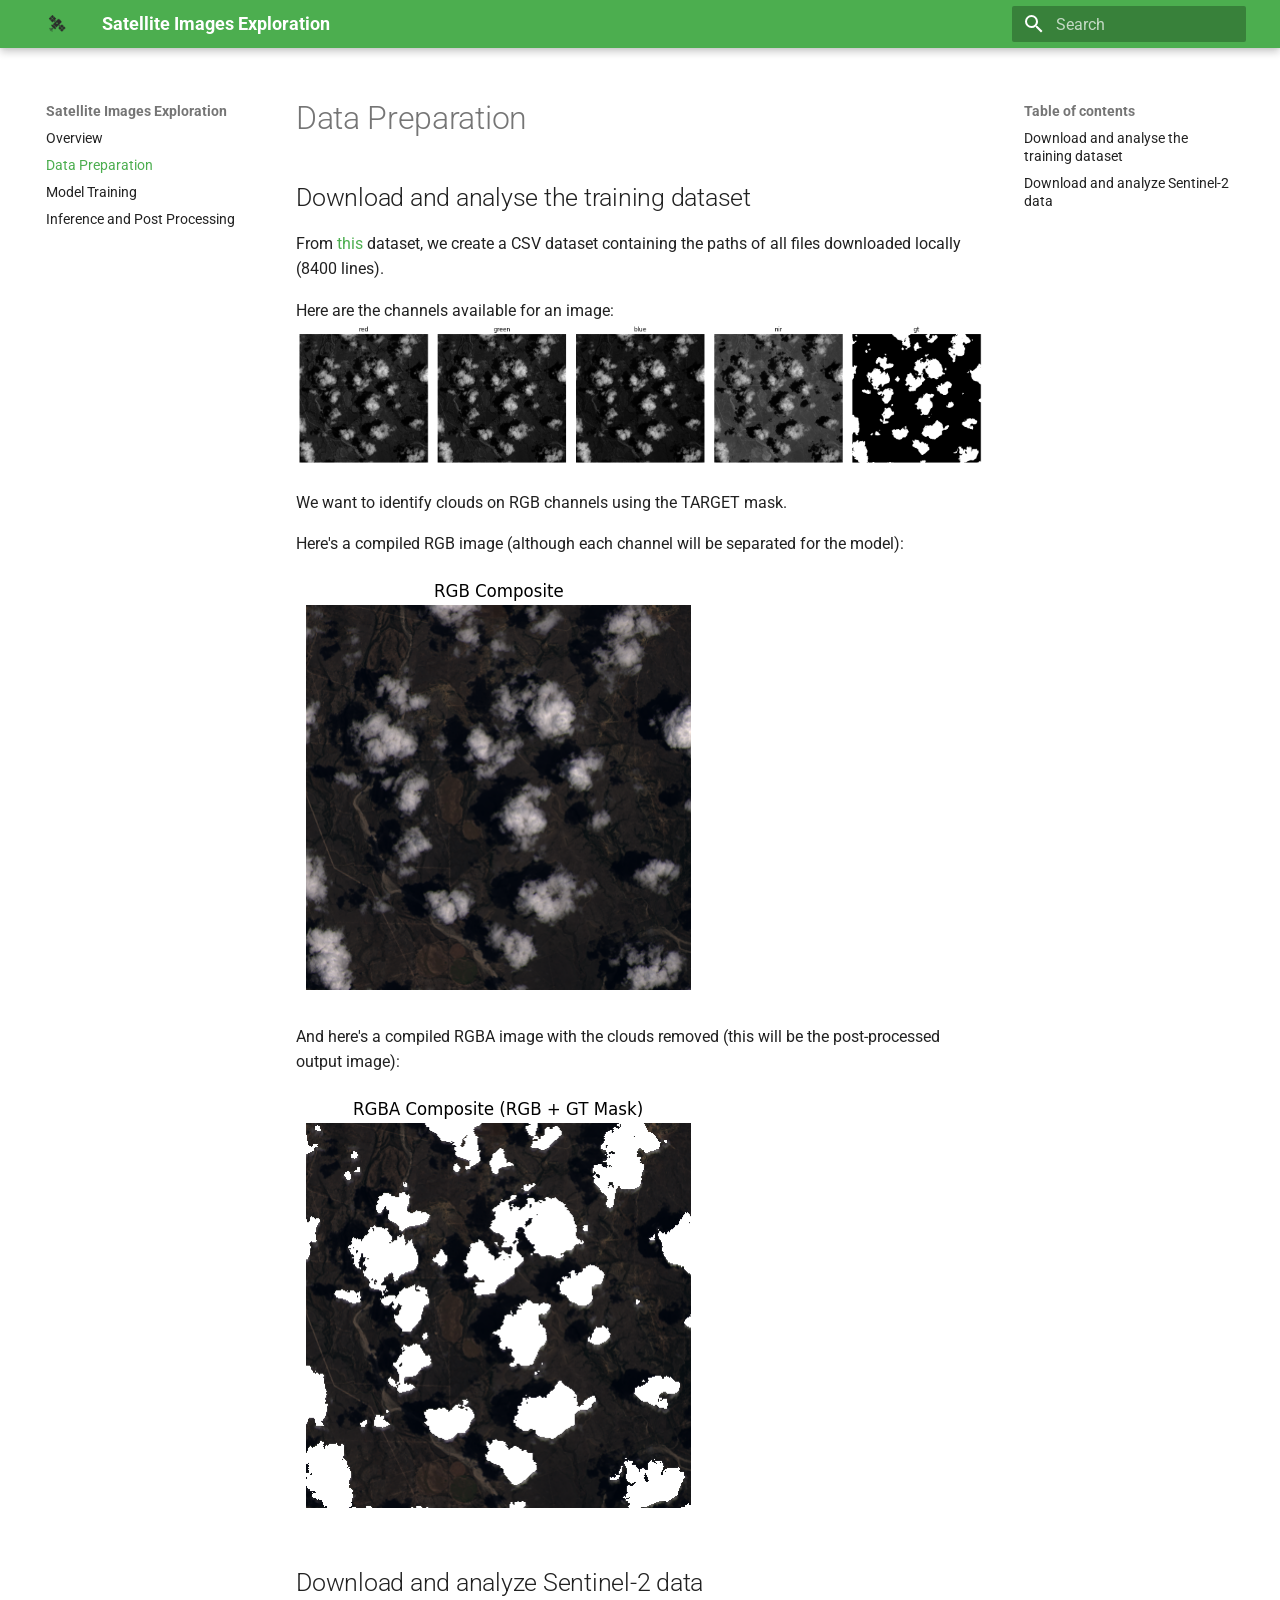
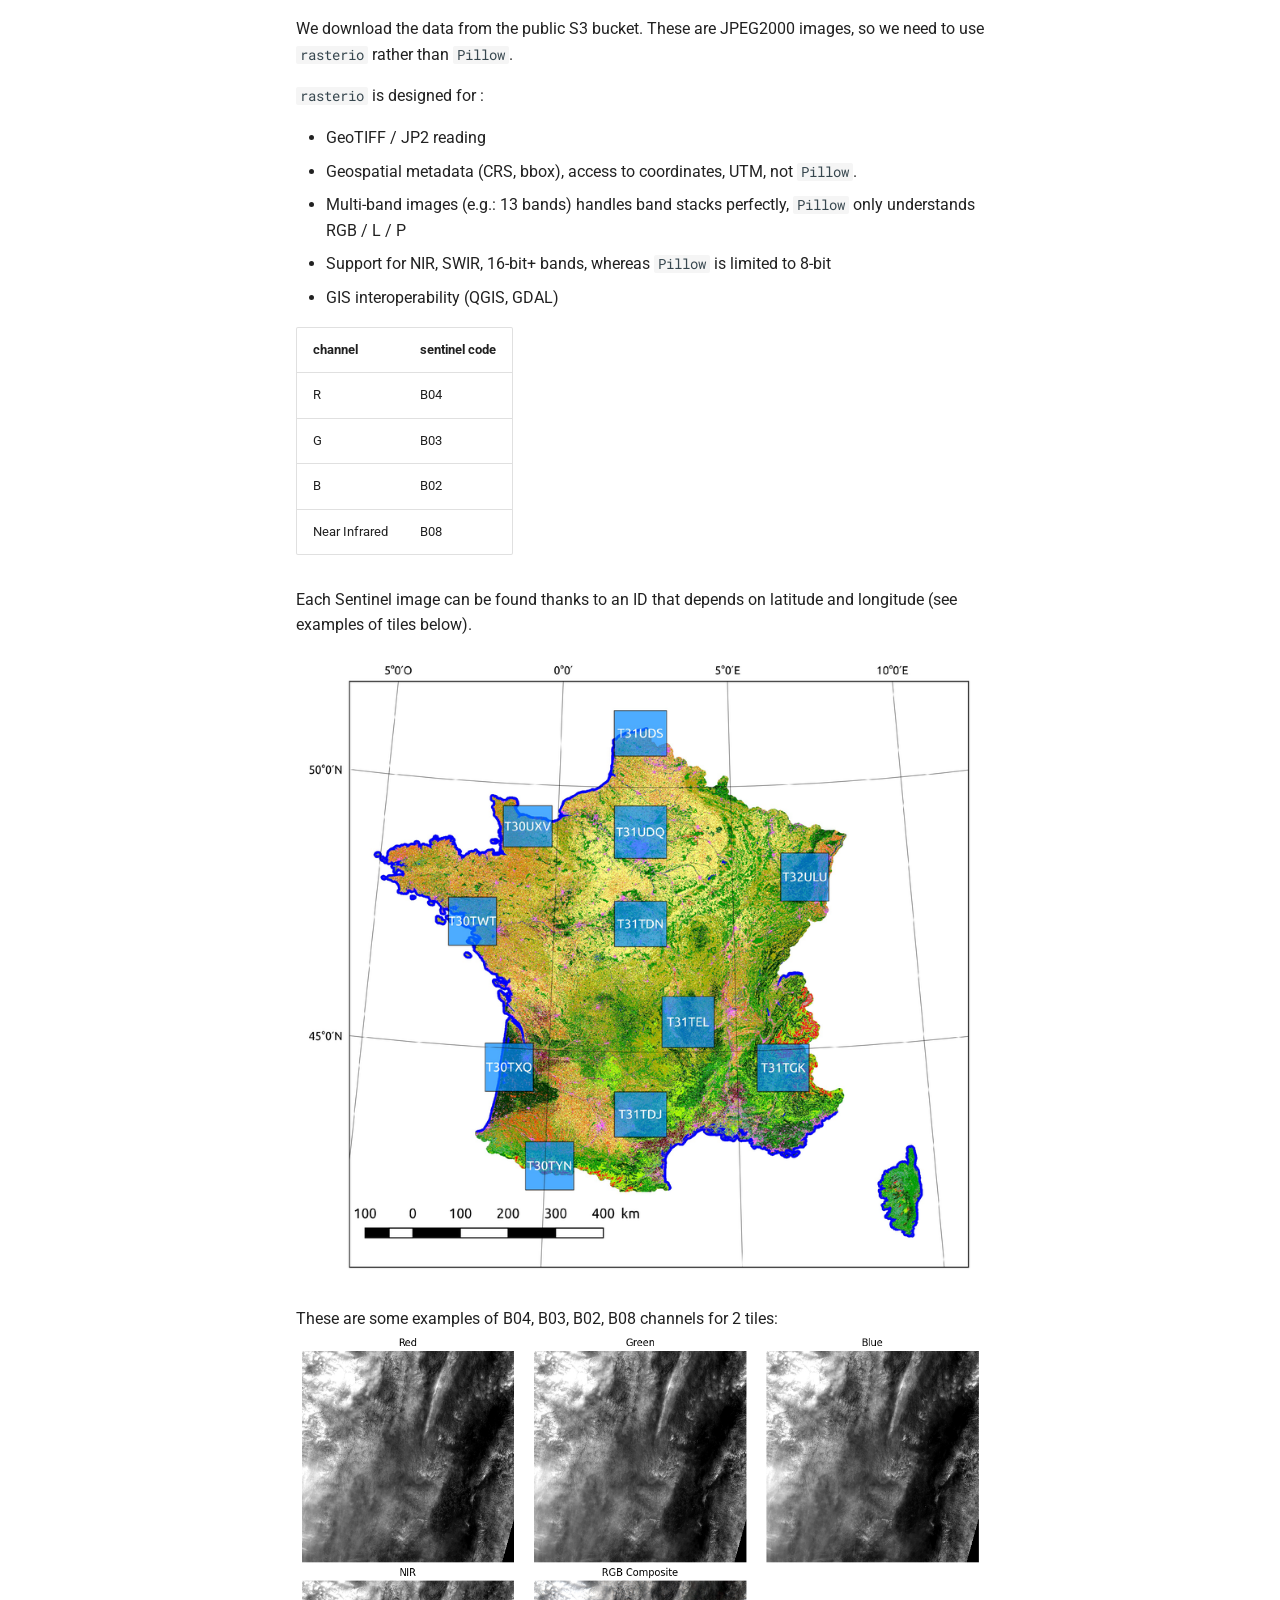
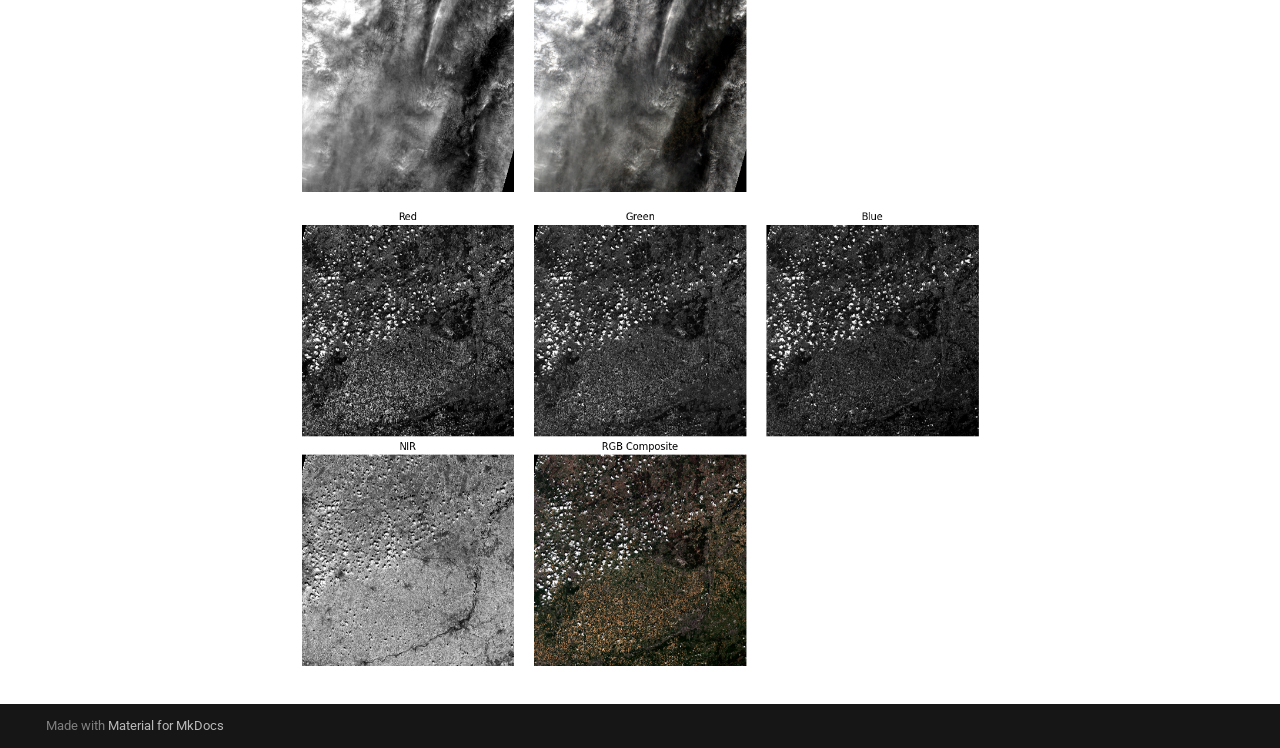
==== commit 92613ce1: "Deploy MkDocs site" ====
--- a/data/index.html
+++ b/data/index.html
@@ -449,12 +449,12 @@
 <td>B02</td>
 </tr>
 <tr>
-<td>NIR</td>
+<td>Near Infrared</td>
 <td>B08</td>
 </tr>
 </tbody>
 </table>
-<p>Each Sentinel shot (“tile”) can be found thanks to an ID that depends on latitude and longitude (see examples of tiles below).</p>
+<p>Each Sentinel image can be found thanks to an ID that depends on latitude and longitude (see examples of tiles below).</p>
 <p><img alt="sentinel_tiles_ref" src="../images/sentinel_tiles_ref.png" /></p>
 <p>These are some examples of B04, B03, B02, B08 channels for 2 tiles:
 <img alt="sentinel_raw_data_0" src="../images/sentinel_raw_data_0.png" />
